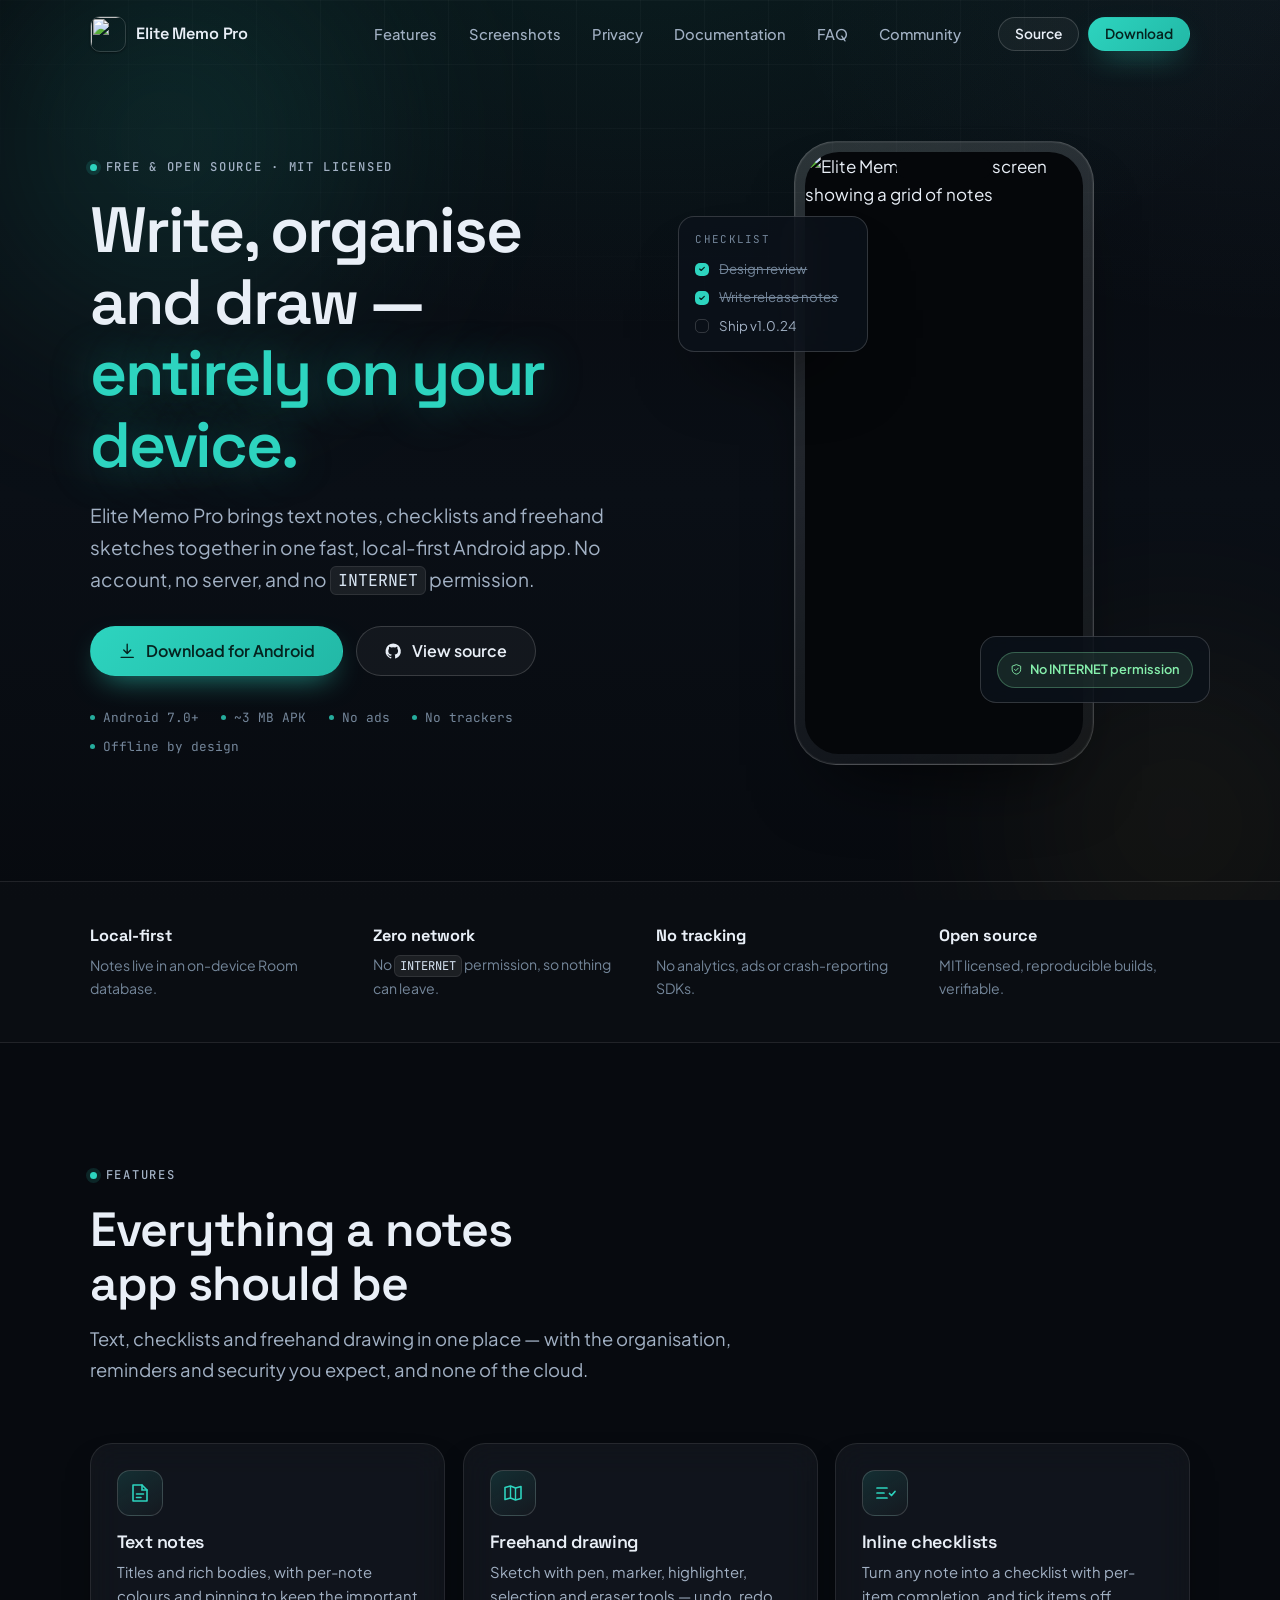
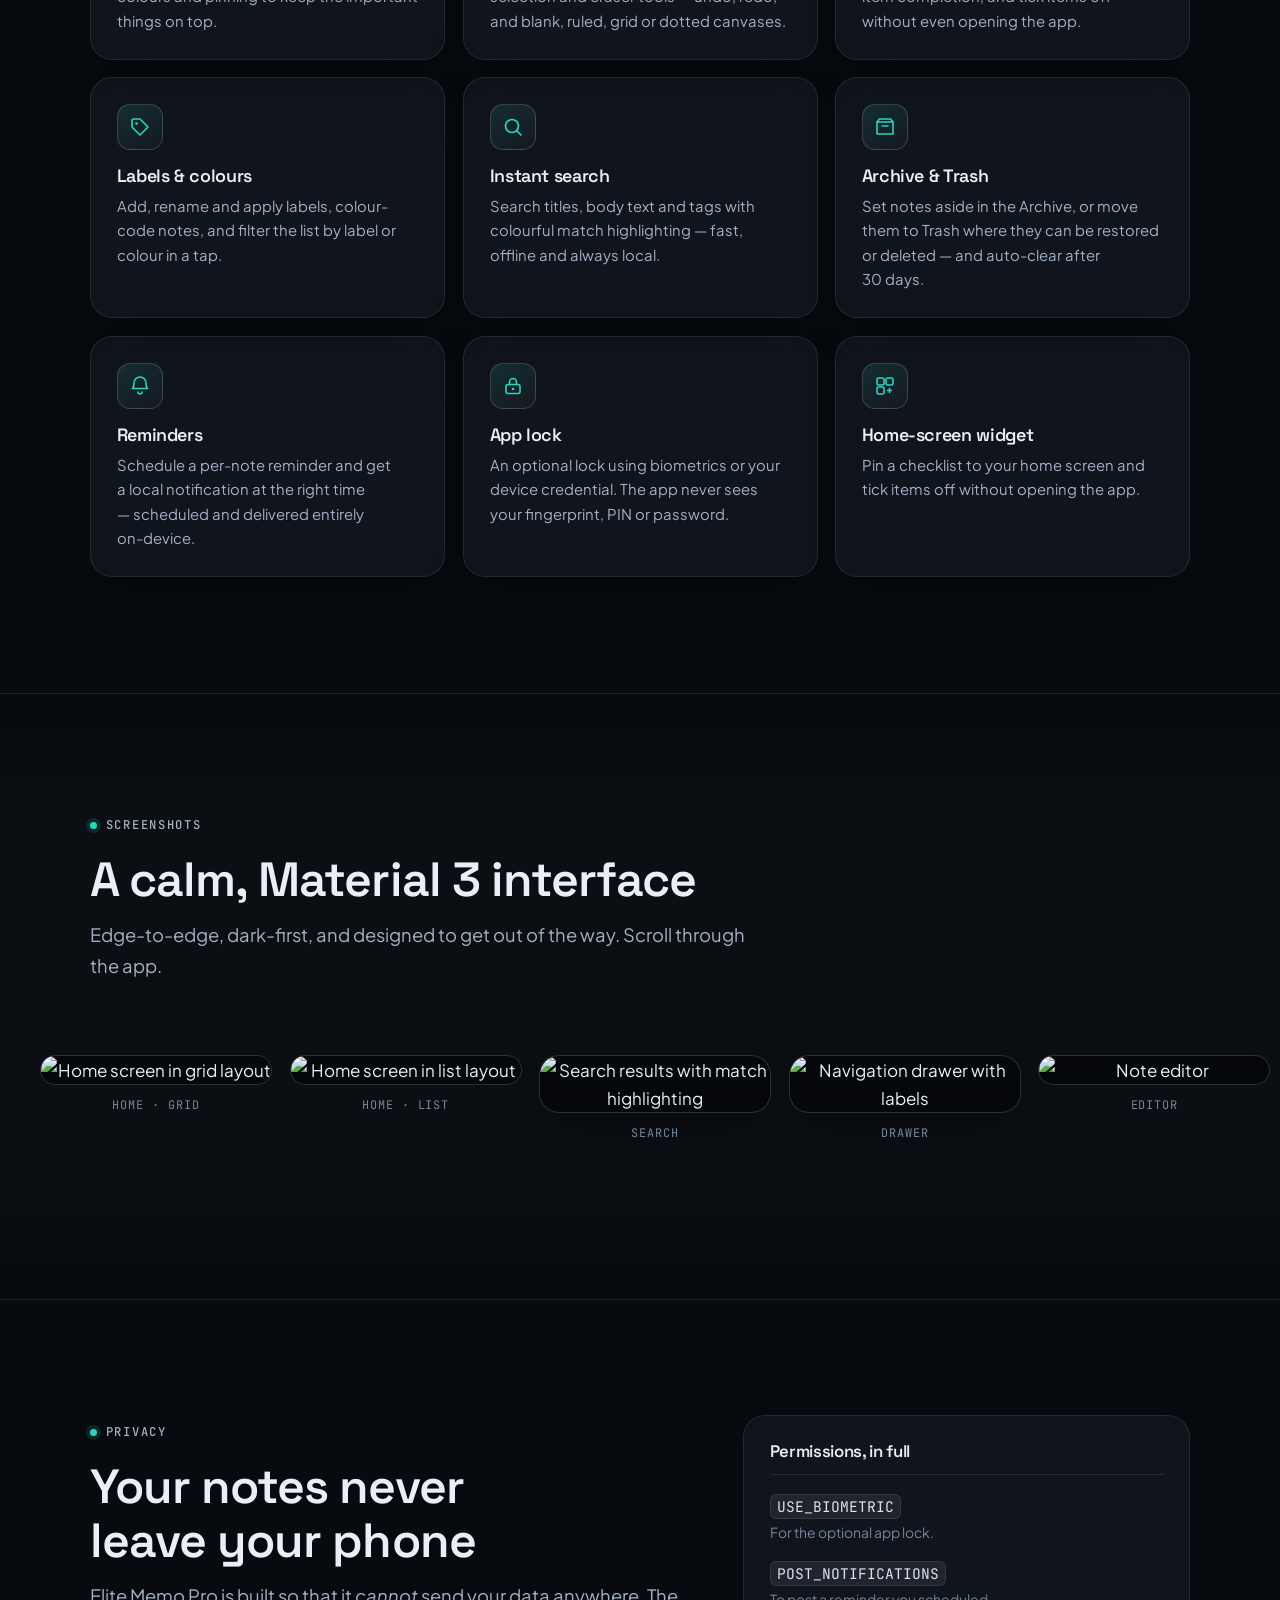
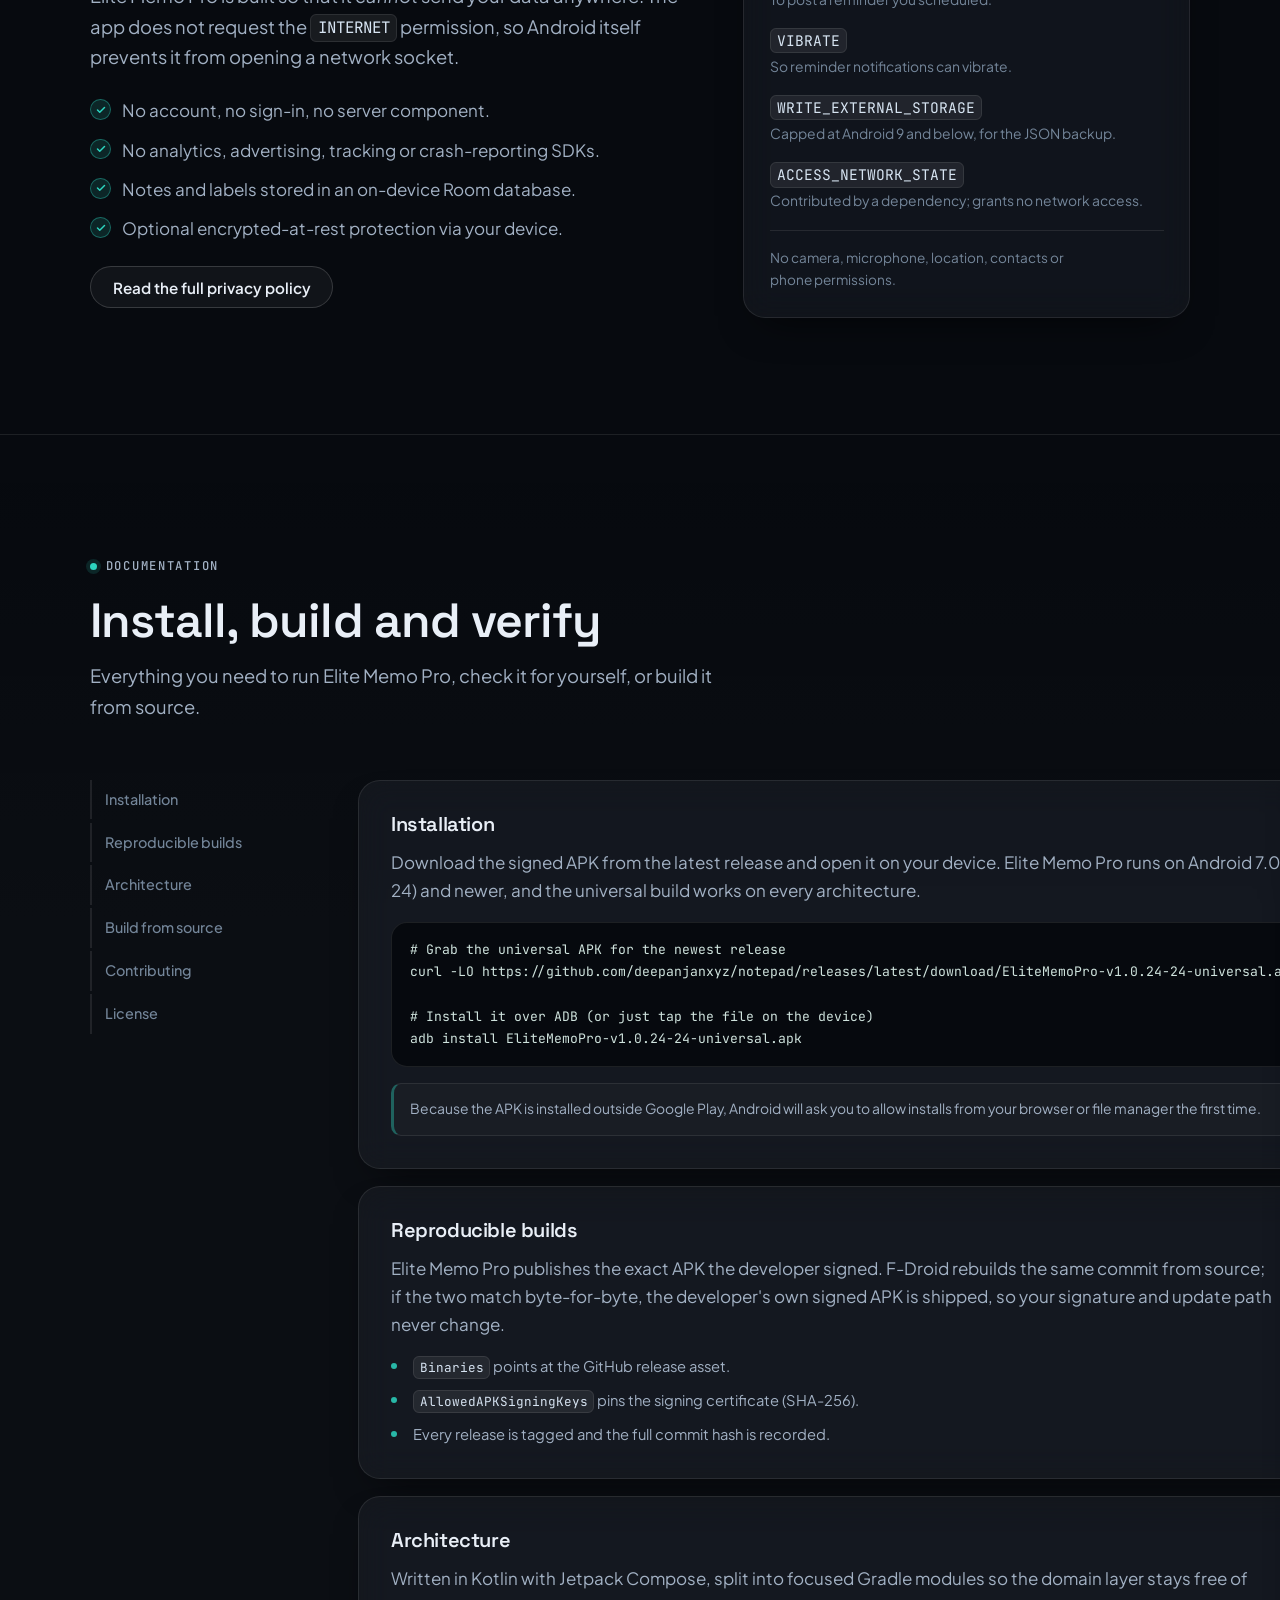
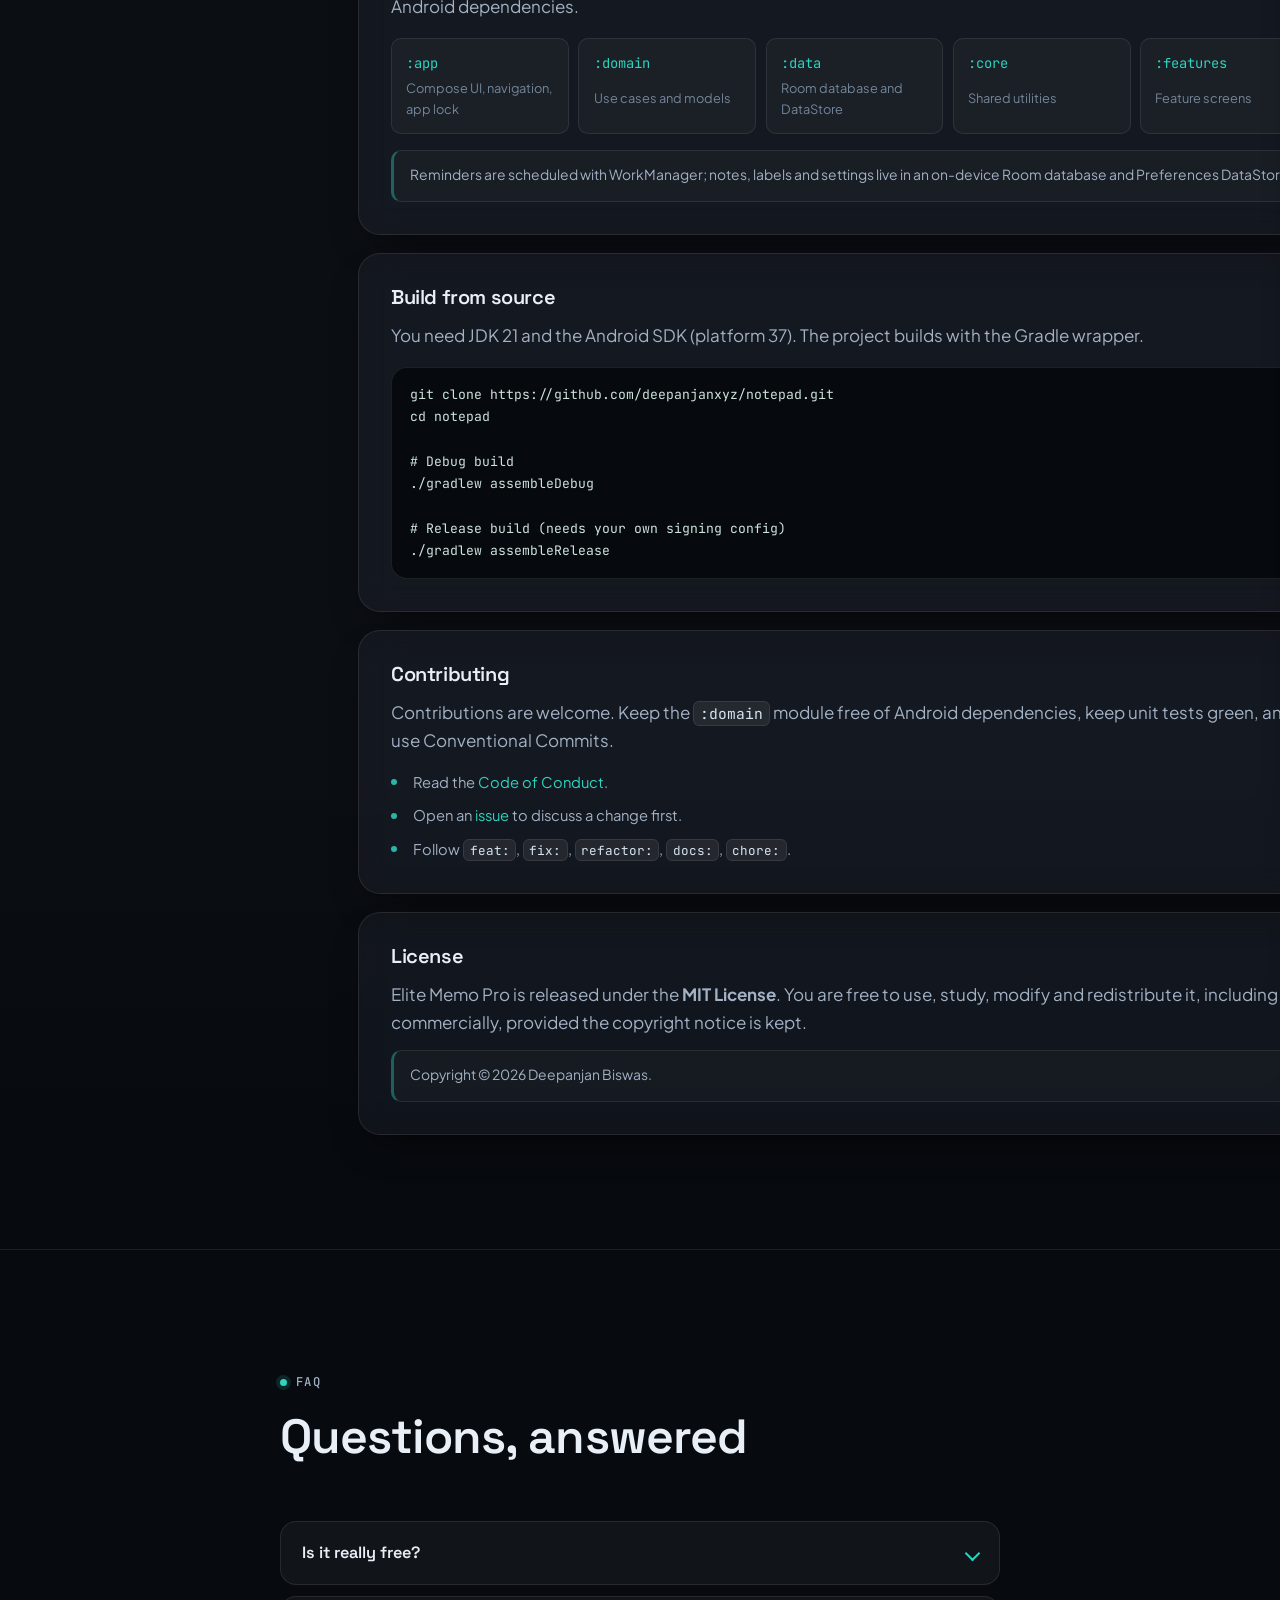
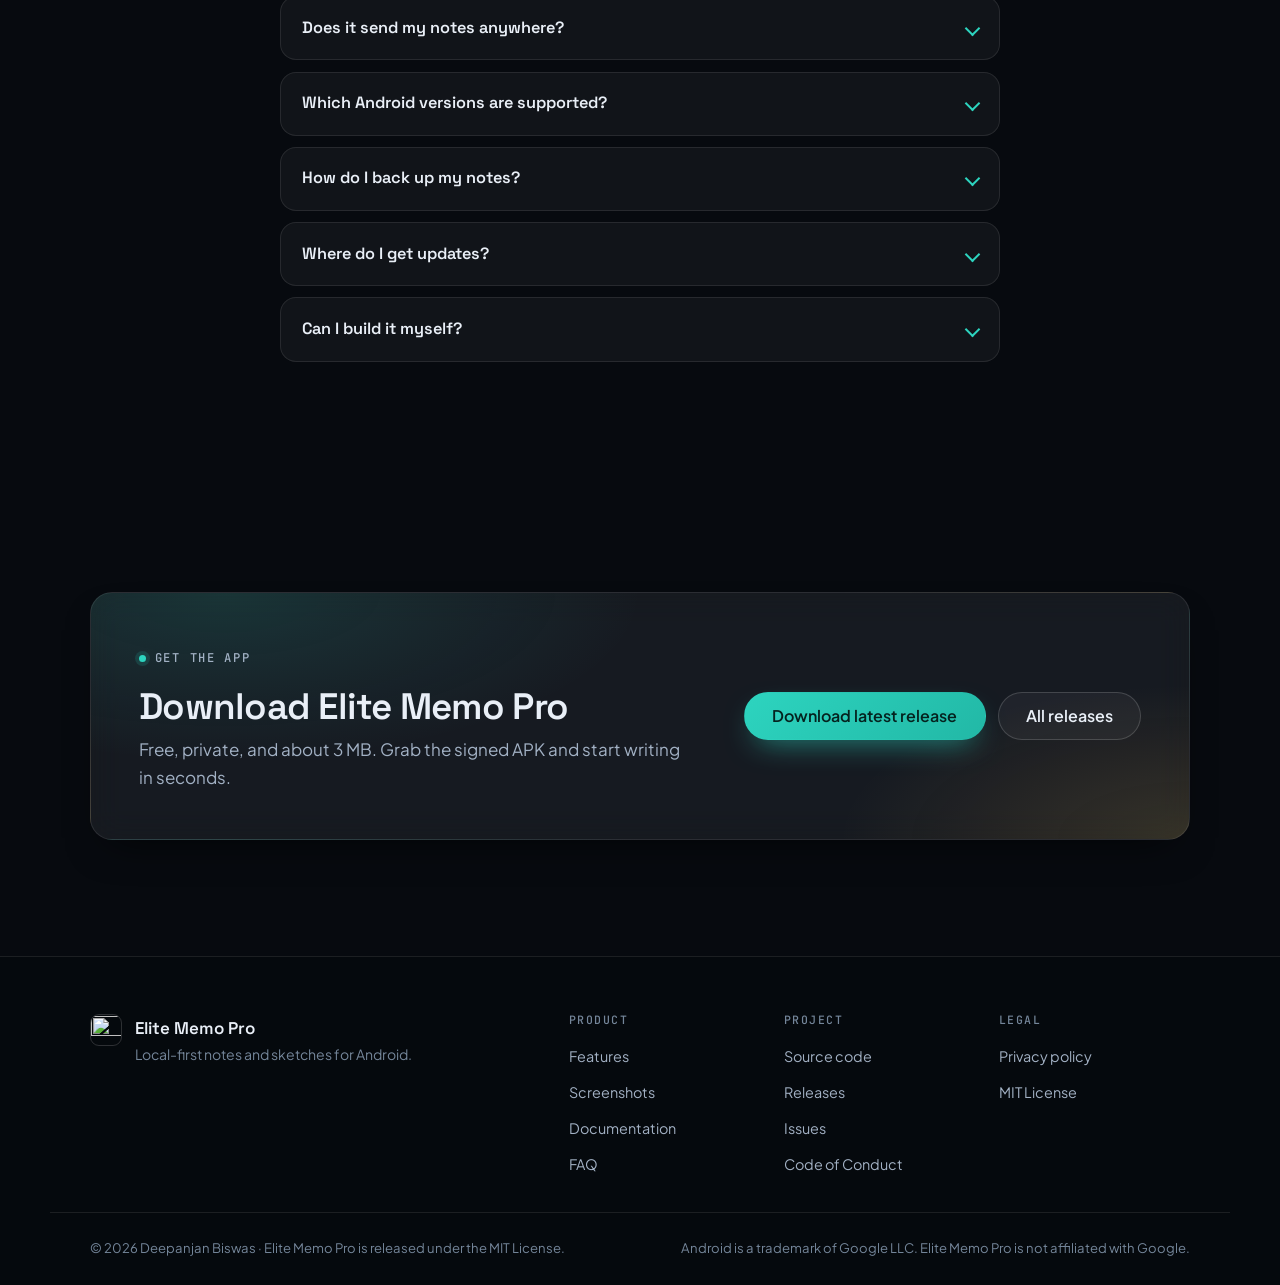
==== index.html @ f61d765e "feat: initial Elite Memo Pro landing site" ====
<!DOCTYPE html>
<html lang="en">
<head>
  <meta charset="UTF-8" />
  <meta name="viewport" content="width=device-width, initial-scale=1.0" />
  <title>Elite Memo Pro — Notes and freehand sketches, entirely on your device</title>
  <meta name="description" content="Elite Memo Pro is a local-first Android notes app that brings text notes, checklists and freehand drawing together. No account, no server, no INTERNET permission. Free and open source (MIT)." />
  <meta name="theme-color" content="#070a0f" />
  <meta name="color-scheme" content="dark" />
  <link rel="canonical" href="https://deepanjanxyz.github.io/elitememopro/" />

  <!-- Open Graph -->
  <meta property="og:type" content="website" />
  <meta property="og:title" content="Elite Memo Pro — private notes and sketches for Android" />
  <meta property="og:description" content="Text notes, checklists and freehand drawing in one fast, local-first Android app. No account, no server, no INTERNET permission." />
  <meta property="og:image" content="https://raw.githubusercontent.com/deepanjanxyz/notepad/main/fastlane/metadata/android/en-US/images/featureGraphic.png" />
  <meta property="og:url" content="https://deepanjanxyz.github.io/elitememopro/" />
  <meta name="twitter:card" content="summary_large_image" />
  <meta name="twitter:title" content="Elite Memo Pro — private notes and sketches for Android" />
  <meta name="twitter:description" content="Text notes, checklists and freehand drawing in one fast, local-first Android app." />
  <meta name="twitter:image" content="https://raw.githubusercontent.com/deepanjanxyz/notepad/main/fastlane/metadata/android/en-US/images/featureGraphic.png" />

  <link rel="icon" href="https://raw.githubusercontent.com/deepanjanxyz/notepad/main/fastlane/metadata/android/en-US/images/icon.png" />
  <link rel="apple-touch-icon" href="https://raw.githubusercontent.com/deepanjanxyz/notepad/main/fastlane/metadata/android/en-US/images/icon.png" />

  <link rel="preconnect" href="https://fonts.googleapis.com" />
  <link rel="preconnect" href="https://fonts.gstatic.com" crossorigin />
  <link rel="preconnect" href="https://raw.githubusercontent.com" crossorigin />
  <link href="https://fonts.googleapis.com/css2?family=Plus+Jakarta+Sans:wght@400;500;600;700;800&family=Space+Grotesk:wght@500;600;700&family=JetBrains+Mono:wght@400;500&display=swap" rel="stylesheet" />
  <link rel="stylesheet" href="assets/css/style.css" />
  <noscript><style>.reveal{opacity:1 !important;transform:none !important}</style></noscript>
</head>
<body>
  <a class="skip-link" href="#main">Skip to content</a>

  <div class="bg-atmosphere" aria-hidden="true">
    <span class="bg-atmosphere__glow bg-atmosphere__glow--a"></span>
    <span class="bg-atmosphere__glow bg-atmosphere__glow--b"></span>
    <span class="bg-atmosphere__grid"></span>
  </div>

  <header class="site-header" id="top">
    <div class="container site-header__inner">
      <a class="brand" href="#top">
        <img class="brand__icon" src="https://raw.githubusercontent.com/deepanjanxyz/notepad/main/fastlane/metadata/android/en-US/images/icon.png" alt="" width="36" height="36" decoding="async" />
        <span class="brand__text">Elite&nbsp;Memo&nbsp;Pro</span>
      </a>

      <button class="nav-toggle" id="nav-toggle" type="button" aria-controls="primary-nav" aria-expanded="false" aria-label="Open menu">
        <span class="nav-toggle__bar"></span>
        <span class="nav-toggle__bar"></span>
        <span class="nav-toggle__bar"></span>
      </button>

      <nav class="nav" id="primary-nav" aria-label="Primary">
        <ul class="nav__list">
          <li><a class="nav__link" href="#features">Features</a></li>
          <li><a class="nav__link" href="#screenshots">Screenshots</a></li>
          <li><a class="nav__link" href="#privacy">Privacy</a></li>
          <li><a class="nav__link" href="#docs">Documentation</a></li>
          <li><a class="nav__link" href="#faq">FAQ</a></li>
          <li><a class="nav__link" href="conduct.html">Community</a></li>
        </ul>
        <div class="nav__actions">
          <a class="btn btn--ghost btn--sm" href="https://github.com/deepanjanxyz/notepad" target="_blank" rel="noopener">Source</a>
          <a class="btn btn--primary btn--sm" href="https://github.com/deepanjanxyz/notepad/releases/latest" target="_blank" rel="noopener">Download</a>
        </div>
      </nav>
    </div>
  </header>

  <main id="main">
    <!-- ================= HERO ================= -->
    <section class="hero section" aria-labelledby="hero-title">
      <div class="container hero__inner">
        <div class="hero__copy reveal">
          <p class="eyebrow">
            <span class="dot"></span> Free &amp; open source &middot; MIT licensed
          </p>
          <h1 class="hero__title" id="hero-title">
            Write, organise and draw &mdash;<br />
            <span class="hero__title-accent">entirely on your device.</span>
          </h1>
          <p class="hero__lead">
            Elite Memo Pro brings text notes, checklists and freehand sketches together in one fast,
            local-first Android app. No account, no server, and no <code>INTERNET</code> permission.
          </p>

          <div class="hero__actions">
            <a class="btn btn--primary btn--lg" href="https://github.com/deepanjanxyz/notepad/releases/latest" target="_blank" rel="noopener">
              <svg class="icon" viewBox="0 0 24 24" aria-hidden="true"><path d="M12 3v12m0 0 4.5-4.5M12 15l-4.5-4.5M4 20h16" fill="none" stroke="currentColor" stroke-width="1.8" stroke-linecap="round" stroke-linejoin="round"/></svg>
              Download for Android
            </a>
            <a class="btn btn--ghost btn--lg" href="https://github.com/deepanjanxyz/notepad" target="_blank" rel="noopener">
              <svg class="icon" viewBox="0 0 24 24" aria-hidden="true"><path d="M12 2a10 10 0 0 0-3.16 19.49c.5.09.68-.22.68-.48v-1.7c-2.78.6-3.37-1.34-3.37-1.34-.45-1.16-1.11-1.47-1.11-1.47-.9-.62.07-.6.07-.6 1 .07 1.53 1.03 1.53 1.03.9 1.52 2.34 1.08 2.91.83.09-.65.35-1.09.63-1.34-2.22-.25-4.56-1.11-4.56-4.94 0-1.09.39-1.98 1.03-2.68-.1-.25-.45-1.27.1-2.65 0 0 .84-.27 2.75 1.02a9.5 9.5 0 0 1 5 0c1.91-1.29 2.75-1.02 2.75-1.02.55 1.38.2 2.4.1 2.65.64.7 1.03 1.59 1.03 2.68 0 3.84-2.34 4.68-4.57 4.93.36.31.68.92.68 1.85v2.74c0 .27.18.58.69.48A10 10 0 0 0 12 2Z" fill="currentColor"/></svg>
              View source
            </a>
          </div>

          <ul class="hero__meta" role="list">
            <li>Android 7.0+</li>
            <li>~3&nbsp;MB APK</li>
            <li>No ads</li>
            <li>No trackers</li>
            <li>Offline by design</li>
          </ul>
        </div>

        <div class="hero__visual reveal" data-reveal-delay="120">
          <div class="phone">
            <div class="phone__notch" aria-hidden="true"></div>
            <img class="phone__screen" src="https://raw.githubusercontent.com/deepanjanxyz/notepad/main/fastlane/metadata/android/en-US/images/phoneScreenshots/01-home-grid-dark.png" alt="Elite Memo Pro home screen showing a grid of notes" width="360" height="780" decoding="async" />
          </div>

          <div class="float-card float-card--a" aria-hidden="true">
            <span class="float-card__label">Checklist</span>
            <ul class="mini-check" role="list">
              <li class="is-done">Design review</li>
              <li class="is-done">Write release notes</li>
              <li>Ship v1.0.24</li>
            </ul>
          </div>

          <div class="float-card float-card--b" aria-hidden="true">
            <span class="pill pill--safe">
              <svg class="icon icon--sm" viewBox="0 0 24 24"><path d="M12 3 4 6v6c0 5 3.4 7.8 8 9 4.6-1.2 8-4 8-9V6l-8-3Z" fill="none" stroke="currentColor" stroke-width="1.7" stroke-linejoin="round"/><path d="m8.5 12 2.4 2.4 4.6-4.8" fill="none" stroke="currentColor" stroke-width="1.7" stroke-linecap="round" stroke-linejoin="round"/></svg>
              No INTERNET permission
            </span>
          </div>
        </div>
      </div>
    </section>

    <!-- ================= TRUST BAND ================= -->
    <section class="trust" aria-label="Why Elite Memo Pro">
      <div class="container">
        <ul class="trust__list" role="list">
          <li class="trust__item"><strong>Local-first</strong><span>Notes live in an on-device Room database.</span></li>
          <li class="trust__item"><strong>Zero network</strong><span>No <code>INTERNET</code> permission, so nothing can leave.</span></li>
          <li class="trust__item"><strong>No tracking</strong><span>No analytics, ads or crash-reporting SDKs.</span></li>
          <li class="trust__item"><strong>Open source</strong><span>MIT licensed, reproducible builds, verifiable.</span></li>
        </ul>
      </div>
    </section>

    <!-- ================= FEATURES ================= -->
    <section class="section" id="features" aria-labelledby="features-title">
      <div class="container">
        <header class="section-head reveal">
          <p class="eyebrow"><span class="dot"></span> Features</p>
          <h2 class="section-title" id="features-title">Everything a notes app should be</h2>
          <p class="section-lead">
            Text, checklists and freehand drawing in one place &mdash; with the organisation,
            reminders and security you expect, and none of the cloud.
          </p>
        </header>

        <div class="feature-grid">
          <article class="card feature reveal">
            <span class="feature__icon">
              <svg viewBox="0 0 24 24" aria-hidden="true"><path d="M5 4h9l5 5v11H5z" fill="none" stroke="currentColor" stroke-width="1.6" stroke-linejoin="round"/><path d="M14 4v5h5M8.5 13h7M8.5 16.5h4.5" fill="none" stroke="currentColor" stroke-width="1.6" stroke-linecap="round"/></svg>
            </span>
            <h3 class="feature__title">Text notes</h3>
            <p class="feature__text">Titles and rich bodies, with per-note colours and pinning to keep the important things on top.</p>
          </article>

          <article class="card feature reveal">
            <span class="feature__icon">
              <svg viewBox="0 0 24 24" aria-hidden="true"><path d="M4 6.5 9.5 5l5 2 5.5-1.5v12L14.5 19l-5-2L4 18.5z" fill="none" stroke="currentColor" stroke-width="1.6" stroke-linejoin="round"/><path d="M9.5 5v12M14.5 7v12" fill="none" stroke="currentColor" stroke-width="1.4"/></svg>
            </span>
            <h3 class="feature__title">Freehand drawing</h3>
            <p class="feature__text">Sketch with pen, marker, highlighter, selection and eraser tools &mdash; undo, redo, and blank, ruled, grid or dotted canvases.</p>
          </article>

          <article class="card feature reveal">
            <span class="feature__icon">
              <svg viewBox="0 0 24 24" aria-hidden="true"><path d="M4 7h10M4 12h7M4 17h10" fill="none" stroke="currentColor" stroke-width="1.7" stroke-linecap="round"/><path d="m16.5 12.5 2 2 3.5-4" fill="none" stroke="currentColor" stroke-width="1.7" stroke-linecap="round" stroke-linejoin="round"/></svg>
            </span>
            <h3 class="feature__title">Inline checklists</h3>
            <p class="feature__text">Turn any note into a checklist with per-item completion, and tick items off without even opening the app.</p>
          </article>

          <article class="card feature reveal">
            <span class="feature__icon">
              <svg viewBox="0 0 24 24" aria-hidden="true"><path d="M4 12V5.5A1.5 1.5 0 0 1 5.5 4H12l8 8-8 8-8-8Z" fill="none" stroke="currentColor" stroke-width="1.6" stroke-linejoin="round"/><circle cx="8.5" cy="8.5" r="1.3" fill="currentColor"/></svg>
            </span>
            <h3 class="feature__title">Labels &amp; colours</h3>
            <p class="feature__text">Add, rename and apply labels, colour-code notes, and filter the list by label or colour in a tap.</p>
          </article>

          <article class="card feature reveal">
            <span class="feature__icon">
              <svg viewBox="0 0 24 24" aria-hidden="true"><circle cx="11" cy="11" r="6.5" fill="none" stroke="currentColor" stroke-width="1.7"/><path d="m16 16 4 4" fill="none" stroke="currentColor" stroke-width="1.7" stroke-linecap="round"/></svg>
            </span>
            <h3 class="feature__title">Instant search</h3>
            <p class="feature__text">Search titles, body text and tags with colourful match highlighting &mdash; fast, offline and always local.</p>
          </article>

          <article class="card feature reveal">
            <span class="feature__icon">
              <svg viewBox="0 0 24 24" aria-hidden="true"><path d="M4 7h16v12H4z" fill="none" stroke="currentColor" stroke-width="1.6" stroke-linejoin="round"/><path d="M4 7l2.5-3h11L20 7M9 11h6" fill="none" stroke="currentColor" stroke-width="1.6" stroke-linecap="round" stroke-linejoin="round"/></svg>
            </span>
            <h3 class="feature__title">Archive &amp; Trash</h3>
            <p class="feature__text">Set notes aside in the Archive, or move them to Trash where they can be restored or deleted &mdash; and auto-clear after 30 days.</p>
          </article>

          <article class="card feature reveal">
            <span class="feature__icon">
              <svg viewBox="0 0 24 24" aria-hidden="true"><path d="M6 9a6 6 0 0 1 12 0c0 4 1.5 5.5 1.5 5.5H4.5S6 13 6 9Z" fill="none" stroke="currentColor" stroke-width="1.6" stroke-linejoin="round"/><path d="M10 18a2 2 0 0 0 4 0" fill="none" stroke="currentColor" stroke-width="1.6" stroke-linecap="round"/></svg>
            </span>
            <h3 class="feature__title">Reminders</h3>
            <p class="feature__text">Schedule a per-note reminder and get a local notification at the right time &mdash; scheduled and delivered entirely on-device.</p>
          </article>

          <article class="card feature reveal">
            <span class="feature__icon">
              <svg viewBox="0 0 24 24" aria-hidden="true"><rect x="5" y="10.5" width="14" height="9" rx="2" fill="none" stroke="currentColor" stroke-width="1.6"/><path d="M8.5 10.5V8a3.5 3.5 0 0 1 7 0v2.5" fill="none" stroke="currentColor" stroke-width="1.6" stroke-linecap="round"/><circle cx="12" cy="15" r="1.3" fill="currentColor"/></svg>
            </span>
            <h3 class="feature__title">App lock</h3>
            <p class="feature__text">An optional lock using biometrics or your device credential. The app never sees your fingerprint, PIN or password.</p>
          </article>

          <article class="card feature reveal">
            <span class="feature__icon">
              <svg viewBox="0 0 24 24" aria-hidden="true"><rect x="4" y="4" width="7" height="7" rx="1.6" fill="none" stroke="currentColor" stroke-width="1.6"/><rect x="13" y="4" width="7" height="7" rx="1.6" fill="none" stroke="currentColor" stroke-width="1.6"/><rect x="4" y="13" width="7" height="7" rx="1.6" fill="none" stroke="currentColor" stroke-width="1.6"/><path d="M14.5 16.5h4M16.5 14.5v4" fill="none" stroke="currentColor" stroke-width="1.6" stroke-linecap="round"/></svg>
            </span>
            <h3 class="feature__title">Home-screen widget</h3>
            <p class="feature__text">Pin a checklist to your home screen and tick items off without opening the app.</p>
          </article>
        </div>
      </div>
    </section>

    <!-- ================= SCREENSHOTS ================= -->
    <section class="section section--alt" id="screenshots" aria-labelledby="shots-title">
      <div class="container">
        <header class="section-head reveal">
          <p class="eyebrow"><span class="dot"></span> Screenshots</p>
          <h2 class="section-title" id="shots-title">A calm, Material&nbsp;3 interface</h2>
          <p class="section-lead">Edge-to-edge, dark-first, and designed to get out of the way. Scroll through the app.</p>
        </header>
      </div>

      <div class="shots reveal" role="region" aria-label="App screenshots" tabindex="0">
        <div class="shots__track">
          <figure class="shot"><img src="https://raw.githubusercontent.com/deepanjanxyz/notepad/main/fastlane/metadata/android/en-US/images/phoneScreenshots/01-home-grid-dark.png" alt="Home screen in grid layout" loading="lazy" decoding="async" /><figcaption>Home &middot; grid</figcaption></figure>
          <figure class="shot"><img src="https://raw.githubusercontent.com/deepanjanxyz/notepad/main/fastlane/metadata/android/en-US/images/phoneScreenshots/02-home-list-dark.png" alt="Home screen in list layout" loading="lazy" decoding="async" /><figcaption>Home &middot; list</figcaption></figure>
          <figure class="shot"><img src="https://raw.githubusercontent.com/deepanjanxyz/notepad/main/fastlane/metadata/android/en-US/images/phoneScreenshots/03-search-results-dark.png" alt="Search results with match highlighting" loading="lazy" decoding="async" /><figcaption>Search</figcaption></figure>
          <figure class="shot"><img src="https://raw.githubusercontent.com/deepanjanxyz/notepad/main/fastlane/metadata/android/en-US/images/phoneScreenshots/04-navigation-drawer-dark.png" alt="Navigation drawer with labels" loading="lazy" decoding="async" /><figcaption>Drawer</figcaption></figure>
          <figure class="shot"><img src="https://raw.githubusercontent.com/deepanjanxyz/notepad/main/fastlane/metadata/android/en-US/images/phoneScreenshots/05-note-editor-dark.png" alt="Note editor" loading="lazy" decoding="async" /><figcaption>Editor</figcaption></figure>
          <figure class="shot"><img src="https://raw.githubusercontent.com/deepanjanxyz/notepad/main/fastlane/metadata/android/en-US/images/phoneScreenshots/06-labels-sheet-dark.png" alt="Labels sheet" loading="lazy" decoding="async" /><figcaption>Labels</figcaption></figure>
          <figure class="shot"><img src="https://raw.githubusercontent.com/deepanjanxyz/notepad/main/fastlane/metadata/android/en-US/images/phoneScreenshots/07-color-picker-dark.png" alt="Colour picker" loading="lazy" decoding="async" /><figcaption>Colours</figcaption></figure>
          <figure class="shot"><img src="https://raw.githubusercontent.com/deepanjanxyz/notepad/main/fastlane/metadata/android/en-US/images/phoneScreenshots/08-checklist-editor-dark.png" alt="Checklist editor" loading="lazy" decoding="async" /><figcaption>Checklist</figcaption></figure>
          <figure class="shot"><img src="https://raw.githubusercontent.com/deepanjanxyz/notepad/main/fastlane/metadata/android/en-US/images/phoneScreenshots/09-drawing-note-dark.png" alt="Freehand drawing note" loading="lazy" decoding="async" /><figcaption>Drawing</figcaption></figure>
          <figure class="shot"><img src="https://raw.githubusercontent.com/deepanjanxyz/notepad/main/fastlane/metadata/android/en-US/images/phoneScreenshots/10-archive-dark.png" alt="Archive screen" loading="lazy" decoding="async" /><figcaption>Archive</figcaption></figure>
          <figure class="shot"><img src="https://raw.githubusercontent.com/deepanjanxyz/notepad/main/fastlane/metadata/android/en-US/images/phoneScreenshots/11-trash-dark.png" alt="Trash screen" loading="lazy" decoding="async" /><figcaption>Trash</figcaption></figure>
          <figure class="shot"><img src="https://raw.githubusercontent.com/deepanjanxyz/notepad/main/fastlane/metadata/android/en-US/images/phoneScreenshots/12-settings-dark.png" alt="Settings screen" loading="lazy" decoding="async" /><figcaption>Settings</figcaption></figure>
          <figure class="shot"><img src="https://raw.githubusercontent.com/deepanjanxyz/notepad/main/fastlane/metadata/android/en-US/images/phoneScreenshots/13-reminder-dialog-dark.png" alt="Reminder dialog" loading="lazy" decoding="async" /><figcaption>Reminder</figcaption></figure>
          <figure class="shot"><img src="https://raw.githubusercontent.com/deepanjanxyz/notepad/main/fastlane/metadata/android/en-US/images/phoneScreenshots/14-reminder-applied-dark.png" alt="Reminder applied" loading="lazy" decoding="async" /><figcaption>Reminder set</figcaption></figure>
        </div>
      </div>
    </section>

    <!-- ================= PRIVACY ================= -->
    <section class="section" id="privacy" aria-labelledby="privacy-title">
      <div class="container privacy">
        <div class="privacy__copy reveal">
          <p class="eyebrow"><span class="dot"></span> Privacy</p>
          <h2 class="section-title" id="privacy-title">Your notes never leave your phone</h2>
          <p class="section-lead">
            Elite Memo Pro is built so that it <em>cannot</em> send your data anywhere. The app does not
            request the <code>INTERNET</code> permission, so Android itself prevents it from opening a
            network socket.
          </p>
          <ul class="check-list" role="list">
            <li>No account, no sign-in, no server component.</li>
            <li>No analytics, advertising, tracking or crash-reporting SDKs.</li>
            <li>Notes and labels stored in an on-device Room database.</li>
            <li>Optional encrypted-at-rest protection via your device.</li>
          </ul>
          <div class="privacy__actions">
            <a class="btn btn--ghost" href="privacy.html">Read the full privacy policy</a>
          </div>
        </div>

        <div class="card privacy__card reveal" data-reveal-delay="100">
          <h3 class="privacy__card-title">Permissions, in full</h3>
          <dl class="perm-list">
            <div class="perm"><dt><code>USE_BIOMETRIC</code></dt><dd>For the optional app lock.</dd></div>
            <div class="perm"><dt><code>POST_NOTIFICATIONS</code></dt><dd>To post a reminder you scheduled.</dd></div>
            <div class="perm"><dt><code>VIBRATE</code></dt><dd>So reminder notifications can vibrate.</dd></div>
            <div class="perm"><dt><code>WRITE_EXTERNAL_STORAGE</code></dt><dd>Capped at Android 9 and below, for the JSON backup.</dd></div>
            <div class="perm"><dt><code>ACCESS_NETWORK_STATE</code></dt><dd>Contributed by a dependency; grants no network access.</dd></div>
          </dl>
          <p class="perm-note">No camera, microphone, location, contacts or phone permissions.</p>
        </div>
      </div>
    </section>

    <!-- ================= DOCUMENTATION ================= -->
    <section class="section section--alt" id="docs" aria-labelledby="docs-title">
      <div class="container">
        <header class="section-head reveal">
          <p class="eyebrow"><span class="dot"></span> Documentation</p>
          <h2 class="section-title" id="docs-title">Install, build and verify</h2>
          <p class="section-lead">Everything you need to run Elite Memo Pro, check it for yourself, or build it from source.</p>
        </header>

        <div class="docs">
          <nav class="docs__nav" aria-label="Documentation sections">
            <ul role="list">
              <li><a href="#doc-install">Installation</a></li>
              <li><a href="#doc-repro">Reproducible builds</a></li>
              <li><a href="#doc-architecture">Architecture</a></li>
              <li><a href="#doc-build">Build from source</a></li>
              <li><a href="#doc-contributing">Contributing</a></li>
              <li><a href="#doc-license">License</a></li>
            </ul>
          </nav>

          <div class="docs__body">
            <article class="card doc reveal" id="doc-install">
              <h3 class="doc__title">Installation</h3>
              <p>Download the signed APK from the latest release and open it on your device. Elite Memo Pro runs on Android 7.0 (API 24) and newer, and the universal build works on every architecture.</p>
              <pre class="code"><code># Grab the universal APK for the newest release
curl -LO https://github.com/deepanjanxyz/notepad/releases/latest/download/EliteMemoPro-v1.0.24-24-universal.apk

# Install it over ADB (or just tap the file on the device)
adb install EliteMemoPro-v1.0.24-24-universal.apk</code></pre>
              <p class="doc__note">Because the APK is installed outside Google Play, Android will ask you to allow installs from your browser or file manager the first time.</p>
            </article>

            <article class="card doc reveal" id="doc-repro">
              <h3 class="doc__title">Reproducible builds</h3>
              <p>Elite Memo Pro publishes the exact APK the developer signed. F-Droid rebuilds the same commit from source; if the two match byte-for-byte, the developer's own signed APK is shipped, so your signature and update path never change.</p>
              <ul class="doc__list" role="list">
                <li><code>Binaries</code> points at the GitHub release asset.</li>
                <li><code>AllowedAPKSigningKeys</code> pins the signing certificate (SHA-256).</li>
                <li>Every release is tagged and the full commit hash is recorded.</li>
              </ul>
            </article>

            <article class="card doc reveal" id="doc-architecture">
              <h3 class="doc__title">Architecture</h3>
              <p>Written in Kotlin with Jetpack Compose, split into focused Gradle modules so the domain layer stays free of Android dependencies.</p>
              <div class="module-grid">
                <div class="module"><span class="module__name">:app</span><span class="module__desc">Compose UI, navigation, app lock</span></div>
                <div class="module"><span class="module__name">:domain</span><span class="module__desc">Use cases and models</span></div>
                <div class="module"><span class="module__name">:data</span><span class="module__desc">Room database and DataStore</span></div>
                <div class="module"><span class="module__name">:core</span><span class="module__desc">Shared utilities</span></div>
                <div class="module"><span class="module__name">:features</span><span class="module__desc">Feature screens</span></div>
              </div>
              <p class="doc__note">Reminders are scheduled with WorkManager; notes, labels and settings live in an on-device Room database and Preferences DataStore.</p>
            </article>

            <article class="card doc reveal" id="doc-build">
              <h3 class="doc__title">Build from source</h3>
              <p>You need JDK 21 and the Android SDK (platform 37). The project builds with the Gradle wrapper.</p>
              <pre class="code"><code>git clone https://github.com/deepanjanxyz/notepad.git
cd notepad

# Debug build
./gradlew assembleDebug

# Release build (needs your own signing config)
./gradlew assembleRelease</code></pre>
            </article>

            <article class="card doc reveal" id="doc-contributing">
              <h3 class="doc__title">Contributing</h3>
              <p>Contributions are welcome. Keep the <code>:domain</code> module free of Android dependencies, keep unit tests green, and use Conventional Commits.</p>
              <ul class="doc__list" role="list">
                <li>Read the <a href="conduct.html">Code of Conduct</a>.</li>
                <li>Open an <a href="https://github.com/deepanjanxyz/notepad/issues" target="_blank" rel="noopener">issue</a> to discuss a change first.</li>
                <li>Follow <code>feat:</code>, <code>fix:</code>, <code>refactor:</code>, <code>docs:</code>, <code>chore:</code>.</li>
              </ul>
            </article>

            <article class="card doc reveal" id="doc-license">
              <h3 class="doc__title">License</h3>
              <p>Elite Memo Pro is released under the <strong>MIT License</strong>. You are free to use, study, modify and redistribute it, including commercially, provided the copyright notice is kept.</p>
              <p class="doc__note">Copyright &copy; 2026 Deepanjan Biswas.</p>
            </article>
          </div>
        </div>
      </div>
    </section>

    <!-- ================= FAQ ================= -->
    <section class="section" id="faq" aria-labelledby="faq-title">
      <div class="container container--narrow">
        <header class="section-head reveal">
          <p class="eyebrow"><span class="dot"></span> FAQ</p>
          <h2 class="section-title" id="faq-title">Questions, answered</h2>
        </header>

        <div class="faq reveal">
          <details class="faq__item">
            <summary>Is it really free?</summary>
            <p>Yes. Elite Memo Pro is free and open source under the MIT License. There are no ads, no in-app purchases and no premium tier.</p>
          </details>
          <details class="faq__item">
            <summary>Does it send my notes anywhere?</summary>
            <p>No. The app does not request the <code>INTERNET</code> permission, so Android blocks it from opening a network connection. There is no account, no server and no sync service.</p>
          </details>
          <details class="faq__item">
            <summary>Which Android versions are supported?</summary>
            <p>Android 7.0 (API 24) and newer. The universal APK covers all architectures, and separate per-ABI builds are published for smaller downloads.</p>
          </details>
          <details class="faq__item">
            <summary>How do I back up my notes?</summary>
            <p>Back up and restore all notes to a JSON file in your Downloads folder, with optional automatic backups. Everything stays on your device &mdash; there is no cloud copy.</p>
          </details>
          <details class="faq__item">
            <summary>Where do I get updates?</summary>
            <p>Every release is published on the <a href="https://github.com/deepanjanxyz/notepad/releases" target="_blank" rel="noopener">GitHub releases page</a>. The app is also packaged for F-Droid-compatible repositories, so you can update through a client.</p>
          </details>
          <details class="faq__item">
            <summary>Can I build it myself?</summary>
            <p>Absolutely &mdash; that is the point of an open licence. Clone the repository, open it with JDK 21 and the Android SDK, and run <code>./gradlew assembleRelease</code>.</p>
          </details>
        </div>
      </div>
    </section>

    <!-- ================= DOWNLOAD ================= -->
    <section class="section download" aria-labelledby="download-title">
      <div class="container">
        <div class="card download__card reveal">
          <div class="download__copy">
            <p class="eyebrow"><span class="dot"></span> Get the app</p>
            <h2 class="download__title" id="download-title">Download Elite Memo Pro</h2>
            <p class="download__lead">Free, private, and about 3&nbsp;MB. Grab the signed APK and start writing in seconds.</p>
          </div>
          <div class="download__actions">
            <a class="btn btn--primary btn--lg" href="https://github.com/deepanjanxyz/notepad/releases/latest" target="_blank" rel="noopener">Download latest release</a>
            <a class="btn btn--ghost btn--lg" href="https://github.com/deepanjanxyz/notepad/releases" target="_blank" rel="noopener">All releases</a>
          </div>
        </div>
      </div>
    </section>
  </main>

  <footer class="site-footer">
    <div class="container site-footer__inner">
      <div class="site-footer__brand">
        <img src="https://raw.githubusercontent.com/deepanjanxyz/notepad/main/fastlane/metadata/android/en-US/images/icon.png" alt="" width="32" height="32" loading="lazy" decoding="async" />
        <div>
          <p class="site-footer__name">Elite Memo Pro</p>
          <p class="site-footer__tag">Local-first notes and sketches for Android.</p>
        </div>
      </div>

      <nav class="site-footer__nav" aria-label="Footer">
        <div class="footer-col">
          <h2 class="footer-col__title">Product</h2>
          <ul role="list">
            <li><a href="#features">Features</a></li>
            <li><a href="#screenshots">Screenshots</a></li>
            <li><a href="#docs">Documentation</a></li>
            <li><a href="#faq">FAQ</a></li>
          </ul>
        </div>
        <div class="footer-col">
          <h2 class="footer-col__title">Project</h2>
          <ul role="list">
            <li><a href="https://github.com/deepanjanxyz/notepad" target="_blank" rel="noopener">Source code</a></li>
            <li><a href="https://github.com/deepanjanxyz/notepad/releases" target="_blank" rel="noopener">Releases</a></li>
            <li><a href="https://github.com/deepanjanxyz/notepad/issues" target="_blank" rel="noopener">Issues</a></li>
            <li><a href="conduct.html">Code of Conduct</a></li>
          </ul>
        </div>
        <div class="footer-col">
          <h2 class="footer-col__title">Legal</h2>
          <ul role="list">
            <li><a href="privacy.html">Privacy policy</a></li>
            <li><a href="https://github.com/deepanjanxyz/notepad/blob/main/LICENSE" target="_blank" rel="noopener">MIT License</a></li>
          </ul>
        </div>
      </nav>
    </div>

    <div class="container site-footer__bottom">
      <p>&copy; <span id="year">2026</span> Deepanjan Biswas &middot; Elite Memo Pro is released under the MIT License.</p>
      <p class="site-footer__disclaimer">Android is a trademark of Google LLC. Elite Memo Pro is not affiliated with Google.</p>
    </div>
  </footer>

  <script src="assets/js/main.js" defer></script>
</body>
</html>
---- assets/css/style.css ----
/* ==========================================================================
   Elite Memo Pro — landing site
   Dark glassmorphism design system
   --------------------------------------------------------------------------
   1.  Design tokens
   2.  Reset & base
   3.  Layout helpers
   4.  Typography & shared components
   5.  Background atmosphere
   6.  Header & navigation
   7.  Hero
   8.  Trust band
   9.  Features
   10. Screenshots
   11. Privacy
   12. Documentation
   13. FAQ
   14. Download CTA
   15. Footer
   16. Motion
   17. Responsive
   ========================================================================== */

/* ==========================================================================
   1. Design tokens
   ========================================================================== */
:root {
  /* Surfaces */
  --bg: #070a0f;
  --bg-2: #0a0f16;
  --surface: rgba(255, 255, 255, 0.045);
  --surface-2: rgba(255, 255, 255, 0.065);
  --surface-3: rgba(255, 255, 255, 0.09);
  --border: rgba(255, 255, 255, 0.09);
  --border-2: rgba(255, 255, 255, 0.16);

  /* Text */
  --text: #e9eff7;
  --text-dim: #a2b1c4;
  --text-mute: #74869a;

  /* Accents */
  --accent: #2dd4bf;        /* teal   */
  --accent-soft: rgba(45, 212, 191, 0.14);
  --accent-line: rgba(45, 212, 191, 0.38);
  --gold: #f4c453;          /* premium */
  --gold-soft: rgba(244, 196, 83, 0.14);
  --sky: #7dd3fc;

  /* Radii */
  --r-sm: 10px;
  --r-md: 16px;
  --r-lg: 22px;
  --r-xl: 30px;
  --r-pill: 999px;

  /* Spacing */
  --gutter: clamp(1.15rem, 4vw, 2.5rem);
  --section-y: clamp(4rem, 9vw, 7.5rem);
  --maxw: 1180px;

  /* Effects */
  --blur: saturate(150%) blur(16px);
  --shadow-sm: 0 1px 2px rgba(0, 0, 0, 0.4);
  --shadow-md: 0 18px 40px -20px rgba(0, 0, 0, 0.75);
  --shadow-lg: 0 40px 80px -40px rgba(0, 0, 0, 0.85);
  --ring: 0 0 0 3px rgba(45, 212, 191, 0.35);

  /* Type */
  --font-display: "Space Grotesk", "Plus Jakarta Sans", ui-sans-serif, system-ui, sans-serif;
  --font-body: "Plus Jakarta Sans", ui-sans-serif, system-ui, -apple-system, "Segoe UI", Roboto, sans-serif;
  --font-mono: "JetBrains Mono", ui-monospace, SFMono-Regular, Menlo, Consolas, monospace;

  /* Motion */
  --ease: cubic-bezier(0.22, 0.61, 0.36, 1);
  --dur: 0.45s;

  --header-h: 68px;
}

/* ==========================================================================
   2. Reset & base
   ========================================================================== */
*,
*::before,
*::after { box-sizing: border-box; }

* { margin: 0; }

html {
  -webkit-text-size-adjust: 100%;
  scroll-behavior: smooth;
  scroll-padding-top: calc(var(--header-h) + 18px);
}

body {
  min-height: 100vh;
  font-family: var(--font-body);
  font-size: clamp(1rem, 0.96rem + 0.2vw, 1.0625rem);
  line-height: 1.65;
  color: var(--text);
  background-color: var(--bg);
  -webkit-font-smoothing: antialiased;
  -moz-osx-font-smoothing: grayscale;
  overflow-x: hidden;
  text-rendering: optimizeLegibility;
}

img,
picture,
svg,
video { display: block; max-width: 100%; }

img { height: auto; }

a {
  color: var(--accent);
  text-decoration: none;
  text-underline-offset: 3px;
  transition: color 0.2s var(--ease);
}
a:hover { color: #5eead4; text-decoration: underline; }

ul, ol { padding: 0; }

:focus-visible {
  outline: none;
  box-shadow: var(--ring);
  border-radius: 6px;
}

::selection { background: rgba(45, 212, 191, 0.3); color: #fff; }

/* ==========================================================================
   3. Layout helpers
   ========================================================================== */
.container {
  width: 100%;
  max-width: var(--maxw);
  margin-inline: auto;
  padding-inline: var(--gutter);
}
.container--narrow { max-width: 800px; }

.section {
  position: relative;
  padding-block: var(--section-y);
}
.section--alt::before {
  content: "";
  position: absolute;
  inset: 0;
  background: linear-gradient(180deg, transparent, rgba(255, 255, 255, 0.018) 20%, rgba(255, 255, 255, 0.018) 80%, transparent);
  border-block: 1px solid var(--border);
  pointer-events: none;
}
.section > .container { position: relative; z-index: 1; }

.skip-link {
  position: absolute;
  left: 1rem;
  top: -100px;
  z-index: 200;
  padding: 0.7rem 1.1rem;
  background: var(--accent);
  color: #05231f;
  font-weight: 700;
  border-radius: var(--r-sm);
  transition: top 0.2s var(--ease);
}
.skip-link:focus { top: 1rem; text-decoration: none; }

/* ==========================================================================
   4. Typography & shared components
   ========================================================================== */
h1, h2, h3, h4 {
  font-family: var(--font-display);
  font-weight: 600;
  line-height: 1.12;
  letter-spacing: -0.02em;
  text-wrap: balance;
}

p { text-wrap: pretty; }

code {
  font-family: var(--font-mono);
  font-size: 0.86em;
  padding: 0.15em 0.42em;
  border-radius: 6px;
  background: rgba(255, 255, 255, 0.07);
  border: 1px solid var(--border);
  color: #d7e4f2;
}

.eyebrow {
  display: inline-flex;
  align-items: center;
  gap: 0.55rem;
  font-family: var(--font-mono);
  font-size: 0.76rem;
  font-weight: 500;
  letter-spacing: 0.14em;
  text-transform: uppercase;
  color: var(--text-dim);
  margin-bottom: 1.1rem;
}
.eyebrow .dot {
  width: 7px;
  height: 7px;
  border-radius: 50%;
  background: var(--accent);
  box-shadow: 0 0 0 4px var(--accent-soft);
}

.section-head {
  max-width: 660px;
  margin-bottom: clamp(2.2rem, 5vw, 3.6rem);
}
.section-title {
  font-size: clamp(1.85rem, 1.3rem + 2.6vw, 3rem);
  margin-bottom: 0.85rem;
}
.section-lead {
  color: var(--text-dim);
  font-size: clamp(1rem, 0.97rem + 0.3vw, 1.15rem);
}

/* Glass card */
.card {
  position: relative;
  background: var(--surface);
  border: 1px solid var(--border);
  border-radius: var(--r-lg);
  backdrop-filter: var(--blur);
  -webkit-backdrop-filter: var(--blur);
  box-shadow: var(--shadow-md);
}

/* Buttons */
.btn {
  --btn-bg: var(--surface-2);
  --btn-fg: var(--text);
  display: inline-flex;
  align-items: center;
  justify-content: center;
  gap: 0.6rem;
  padding: 0.78rem 1.35rem;
  font-family: var(--font-body);
  font-size: 0.95rem;
  font-weight: 600;
  line-height: 1;
  color: var(--btn-fg);
  background: var(--btn-bg);
  border: 1px solid var(--border-2);
  border-radius: var(--r-pill);
  cursor: pointer;
  white-space: nowrap;
  text-decoration: none;
  transition: transform 0.18s var(--ease), background 0.2s var(--ease), border-color 0.2s var(--ease), box-shadow 0.2s var(--ease), color 0.2s var(--ease);
}
.btn:hover { text-decoration: none; transform: translateY(-2px); }
.btn:active { transform: translateY(0); }

.btn--sm { padding: 0.6rem 1rem; font-size: 0.86rem; }
.btn--lg { padding: 0.95rem 1.7rem; font-size: 1rem; }

.btn--primary {
  --btn-fg: #05231f;
  background: linear-gradient(135deg, var(--accent), #22b8a6);
  border-color: transparent;
  box-shadow: 0 12px 30px -12px rgba(45, 212, 191, 0.7);
}
.btn--primary:hover {
  background: linear-gradient(135deg, #4ee0cd, #2ac2af);
  box-shadow: 0 18px 40px -14px rgba(45, 212, 191, 0.85);
}

.btn--ghost { background: var(--surface); }
.btn--ghost:hover { background: var(--surface-2); border-color: var(--accent-line); }

.icon { width: 1.15em; height: 1.15em; flex: none; }
.icon--sm { width: 1em; height: 1em; }

/* ==========================================================================
   5. Background atmosphere
   ========================================================================== */
.bg-atmosphere {
  position: fixed;
  inset: 0;
  z-index: -1;
  overflow: hidden;
  pointer-events: none;
  background:
    radial-gradient(1200px 700px at 50% -10%, rgba(45, 212, 191, 0.10), transparent 60%),
    radial-gradient(900px 600px at 100% 0%, rgba(125, 211, 252, 0.06), transparent 55%),
    linear-gradient(180deg, var(--bg) 0%, var(--bg-2) 55%, var(--bg) 100%);
}
.bg-atmosphere__glow {
  position: absolute;
  border-radius: 50%;
  filter: blur(90px);
  opacity: 0.5;
}
.bg-atmosphere__glow--a {
  width: 46vw;
  height: 46vw;
  top: -12vw;
  left: -10vw;
  background: radial-gradient(circle, rgba(45, 212, 191, 0.35), transparent 70%);
}
.bg-atmosphere__glow--b {
  width: 40vw;
  height: 40vw;
  bottom: -14vw;
  right: -12vw;
  background: radial-gradient(circle, rgba(244, 196, 83, 0.16), transparent 70%);
}
.bg-atmosphere__grid {
  position: absolute;
  inset: 0;
  background-image:
    linear-gradient(rgba(255, 255, 255, 0.028) 1px, transparent 1px),
    linear-gradient(90deg, rgba(255, 255, 255, 0.028) 1px, transparent 1px);
  background-size: 64px 64px;
  mask-image: radial-gradient(ellipse 90% 60% at 50% 0%, #000 20%, transparent 75%);
  -webkit-mask-image: radial-gradient(ellipse 90% 60% at 50% 0%, #000 20%, transparent 75%);
}

/* ==========================================================================
   6. Header & navigation
   ========================================================================== */
.site-header {
  position: sticky;
  top: 0;
  z-index: 100;
  border-bottom: 1px solid transparent;
  transition: background 0.3s var(--ease), border-color 0.3s var(--ease), backdrop-filter 0.3s var(--ease);
}
.site-header.is-scrolled {
  background: rgba(8, 12, 18, 0.72);
  border-bottom-color: var(--border);
  backdrop-filter: var(--blur);
  -webkit-backdrop-filter: var(--blur);
}
.site-header__inner {
  display: flex;
  align-items: center;
  justify-content: space-between;
  gap: 1rem;
  min-height: var(--header-h);
}

.brand {
  display: inline-flex;
  align-items: center;
  gap: 0.65rem;
  color: var(--text);
  font-family: var(--font-display);
  font-weight: 600;
  letter-spacing: -0.01em;
}
.brand:hover { color: var(--text); text-decoration: none; }
.brand__icon {
  width: 36px;
  height: 36px;
  border-radius: 10px;
  border: 1px solid var(--border-2);
  box-shadow: var(--shadow-sm);
}
.brand__text { font-size: 1.02rem; }

.nav {
  display: flex;
  align-items: center;
  gap: 1.5rem;
}
.nav__list {
  display: flex;
  align-items: center;
  gap: 0.35rem;
  list-style: none;
}
.nav__link {
  display: block;
  padding: 0.5rem 0.8rem;
  font-size: 0.92rem;
  font-weight: 500;
  color: var(--text-dim);
  border-radius: var(--r-pill);
  transition: color 0.2s var(--ease), background 0.2s var(--ease);
}
.nav__link:hover {
  color: var(--text);
  background: var(--surface);
  text-decoration: none;
}
.nav__link.is-active { color: var(--accent); background: var(--accent-soft); }
.nav__actions { display: flex; align-items: center; gap: 0.55rem; }

.nav-toggle {
  display: none;
  flex-direction: column;
  justify-content: center;
  gap: 5px;
  width: 44px;
  height: 44px;
  padding: 0;
  background: var(--surface);
  border: 1px solid var(--border-2);
  border-radius: 12px;
  cursor: pointer;
}
.nav-toggle__bar {
  display: block;
  width: 19px;
  height: 2px;
  margin-inline: auto;
  background: var(--text);
  border-radius: 2px;
  transition: transform 0.28s var(--ease), opacity 0.2s var(--ease);
}
.nav-toggle[aria-expanded="true"] .nav-toggle__bar:nth-child(1) { transform: translateY(7px) rotate(45deg); }
.nav-toggle[aria-expanded="true"] .nav-toggle__bar:nth-child(2) { opacity: 0; }
.nav-toggle[aria-expanded="true"] .nav-toggle__bar:nth-child(3) { transform: translateY(-7px) rotate(-45deg); }

/* ==========================================================================
   7. Hero
   ========================================================================== */
.hero { padding-top: clamp(2.5rem, 6vw, 4.5rem); }
.hero__inner {
  display: grid;
  grid-template-columns: minmax(0, 1.05fr) minmax(0, 0.95fr);
  align-items: center;
  gap: clamp(2rem, 5vw, 4.5rem);
}
.hero__title {
  font-size: clamp(2.1rem, 1.4rem + 3.6vw, 4rem);
  letter-spacing: -0.035em;
  margin-bottom: 1.15rem;
}
.hero__title-accent {
  color: var(--accent);
  text-shadow: 0 0 46px rgba(45, 212, 191, 0.35);
}
.hero__lead {
  max-width: 34rem;
  color: var(--text-dim);
  font-size: clamp(1.02rem, 0.98rem + 0.4vw, 1.2rem);
  margin-bottom: 1.9rem;
}
.hero__actions {
  display: flex;
  flex-wrap: wrap;
  gap: 0.8rem;
  margin-bottom: 1.9rem;
}
.hero__meta {
  display: flex;
  flex-wrap: wrap;
  gap: 0.5rem 1.4rem;
  list-style: none;
  font-family: var(--font-mono);
  font-size: 0.8rem;
  color: var(--text-mute);
}
.hero__meta li { display: inline-flex; align-items: center; gap: 0.5rem; }
.hero__meta li::before {
  content: "";
  width: 5px;
  height: 5px;
  border-radius: 50%;
  background: var(--accent);
  opacity: 0.8;
}

/* Hero visual */
.hero__visual {
  position: relative;
  display: flex;
  justify-content: center;
  min-height: 480px;
}
.phone {
  position: relative;
  width: min(300px, 78vw);
  padding: 10px;
  border-radius: 42px;
  background: linear-gradient(160deg, rgba(255, 255, 255, 0.14), rgba(255, 255, 255, 0.03));
  border: 1px solid var(--border-2);
  box-shadow: var(--shadow-lg), inset 0 0 0 1px rgba(255, 255, 255, 0.05);
  backdrop-filter: var(--blur);
  -webkit-backdrop-filter: var(--blur);
}
.phone__notch {
  position: absolute;
  top: 16px;
  left: 50%;
  transform: translateX(-50%);
  width: 96px;
  height: 20px;
  background: #05070a;
  border-radius: var(--r-pill);
  z-index: 2;
}
.phone__screen {
  width: 100%;
  border-radius: 34px;
  background: #05070a;
}

.float-card {
  position: absolute;
  z-index: 3;
  padding: 0.9rem 1rem;
  background: rgba(12, 18, 26, 0.82);
  border: 1px solid var(--border-2);
  border-radius: var(--r-md);
  backdrop-filter: var(--blur);
  -webkit-backdrop-filter: var(--blur);
  box-shadow: var(--shadow-lg);
  animation: floaty 7s ease-in-out infinite;
}
.float-card--a { top: 12%; left: -4%; width: 190px; }
.float-card--b { bottom: 10%; right: -4%; animation-delay: -3.5s; }
.float-card__label {
  display: block;
  font-family: var(--font-mono);
  font-size: 0.68rem;
  letter-spacing: 0.12em;
  text-transform: uppercase;
  color: var(--text-mute);
  margin-bottom: 0.55rem;
}
.mini-check { list-style: none; display: grid; gap: 0.4rem; }
.mini-check li {
  position: relative;
  padding-left: 1.5rem;
  font-size: 0.83rem;
  color: var(--text-dim);
}
.mini-check li::before {
  content: "";
  position: absolute;
  left: 0;
  top: 0.35em;
  width: 0.85rem;
  height: 0.85rem;
  border: 1.5px solid var(--border-2);
  border-radius: 5px;
}
.mini-check li.is-done { color: var(--text-mute); text-decoration: line-through; }
.mini-check li.is-done::before {
  background: var(--accent) url("data:image/svg+xml,%3Csvg xmlns='http://www.w3.org/2000/svg' viewBox='0 0 24 24' fill='none' stroke='%2305231f' stroke-width='3.5' stroke-linecap='round' stroke-linejoin='round'%3E%3Cpath d='m5 12 4.5 4.5L19 7'/%3E%3C/svg%3E") center / 72% no-repeat;
  border-color: transparent;
}
.pill {
  display: inline-flex;
  align-items: center;
  gap: 0.45rem;
  padding: 0.4rem 0.75rem;
  font-size: 0.8rem;
  font-weight: 600;
  border-radius: var(--r-pill);
  border: 1px solid var(--border-2);
  background: var(--surface-2);
  white-space: nowrap;
}
.pill--safe { color: #86efac; border-color: rgba(134, 239, 172, 0.3); background: rgba(134, 239, 172, 0.1); }

/* ==========================================================================
   8. Trust band
   ========================================================================== */
.trust {
  position: relative;
  z-index: 1;
  padding-block: clamp(1.6rem, 4vw, 2.6rem);
  border-block: 1px solid var(--border);
  background: rgba(255, 255, 255, 0.015);
}
.trust__list {
  display: grid;
  grid-template-columns: repeat(4, 1fr);
  gap: 1rem 2rem;
  list-style: none;
}
.trust__item { display: grid; gap: 0.2rem; }
.trust__item strong {
  font-family: var(--font-display);
  font-size: 1.02rem;
  color: var(--text);
}
.trust__item span { font-size: 0.88rem; color: var(--text-mute); }

/* ==========================================================================
   9. Features
   ========================================================================== */
.feature-grid {
  display: grid;
  grid-template-columns: repeat(3, minmax(0, 1fr));
  gap: 1.1rem;
}
.feature {
  padding: 1.6rem;
  transition: transform 0.25s var(--ease), border-color 0.25s var(--ease), background 0.25s var(--ease);
}
.feature:hover {
  transform: translateY(-4px);
  border-color: var(--accent-line);
  background: var(--surface-2);
}
.feature__icon {
  display: inline-flex;
  align-items: center;
  justify-content: center;
  width: 46px;
  height: 46px;
  margin-bottom: 1.05rem;
  border-radius: 13px;
  background: linear-gradient(150deg, var(--accent-soft), rgba(255, 255, 255, 0.02));
  border: 1px solid var(--border-2);
  color: var(--accent);
}
.feature__icon svg { width: 24px; height: 24px; }
.feature__title { font-size: 1.12rem; margin-bottom: 0.45rem; }
.feature__text { font-size: 0.93rem; color: var(--text-dim); }

/* ==========================================================================
   10. Screenshots
   ========================================================================== */
.shots {
  position: relative;
  z-index: 1;
  padding-block: 0.5rem 1rem;
}
.shots__track {
  display: flex;
  gap: 1.1rem;
  overflow-x: auto;
  scroll-snap-type: x mandatory;
  padding: 0.5rem var(--gutter) 1.6rem;
  -webkit-overflow-scrolling: touch;
  scrollbar-width: thin;
  scrollbar-color: rgba(255, 255, 255, 0.2) transparent;
}
.shots__track::-webkit-scrollbar { height: 8px; }
.shots__track::-webkit-scrollbar-thumb { background: rgba(255, 255, 255, 0.18); border-radius: 999px; }
.shots__track::-webkit-scrollbar-track { background: transparent; }
.shot {
  flex: 0 0 auto;
  width: 232px;
  scroll-snap-align: center;
  text-align: center;
}
.shot img {
  width: 100%;
  border-radius: 20px;
  border: 1px solid var(--border-2);
  background: #05070a;
  box-shadow: var(--shadow-md);
  transition: transform 0.3s var(--ease), border-color 0.3s var(--ease);
}
.shot:hover img { transform: translateY(-6px); border-color: var(--accent-line); }
.shot figcaption {
  margin-top: 0.7rem;
  font-family: var(--font-mono);
  font-size: 0.74rem;
  letter-spacing: 0.08em;
  text-transform: uppercase;
  color: var(--text-mute);
}

/* ==========================================================================
   11. Privacy
   ========================================================================== */
.privacy {
  display: grid;
  grid-template-columns: minmax(0, 1.15fr) minmax(0, 0.85fr);
  gap: clamp(1.5rem, 4vw, 3rem);
  align-items: start;
}
.check-list {
  list-style: none;
  display: grid;
  gap: 0.7rem;
  margin: 1.5rem 0;
}
.check-list li {
  position: relative;
  padding-left: 2rem;
  color: var(--text-dim);
}
.check-list li::before {
  content: "";
  position: absolute;
  left: 0;
  top: 0.18em;
  width: 1.3rem;
  height: 1.3rem;
  border-radius: 50%;
  background: var(--accent-soft) url("data:image/svg+xml,%3Csvg xmlns='http://www.w3.org/2000/svg' viewBox='0 0 24 24' fill='none' stroke='%232dd4bf' stroke-width='3' stroke-linecap='round' stroke-linejoin='round'%3E%3Cpath d='m5 12 4.5 4.5L19 7'/%3E%3C/svg%3E") center / 62% no-repeat;
  border: 1px solid var(--accent-line);
}
.privacy__card { padding: 1.6rem; }
.privacy__card-title {
  font-size: 1.05rem;
  margin-bottom: 1rem;
  padding-bottom: 0.85rem;
  border-bottom: 1px solid var(--border);
}
.perm-list { display: grid; gap: 0.85rem; }
.perm dt { margin-bottom: 0.15rem; }
.perm dd { margin: 0; font-size: 0.87rem; color: var(--text-mute); }
.perm-note {
  margin-top: 1.1rem;
  padding-top: 0.95rem;
  border-top: 1px solid var(--border);
  font-size: 0.85rem;
  color: var(--text-mute);
}

/* ==========================================================================
   12. Documentation
   ========================================================================== */
.docs {
  display: grid;
  grid-template-columns: 220px minmax(0, 1fr);
  gap: clamp(1.5rem, 4vw, 3rem);
  align-items: start;
}
.docs__nav {
  position: sticky;
  top: calc(var(--header-h) + 24px);
  align-self: start;
}
.docs__nav ul { list-style: none; display: grid; gap: 0.2rem; }
.docs__nav a {
  display: block;
  padding: 0.5rem 0.8rem;
  font-size: 0.9rem;
  font-weight: 500;
  color: var(--text-mute);
  border-left: 2px solid var(--border);
  transition: color 0.2s var(--ease), border-color 0.2s var(--ease), background 0.2s var(--ease);
}
.docs__nav a:hover {
  color: var(--text);
  border-left-color: var(--accent-line);
  background: var(--surface);
  text-decoration: none;
}
.docs__body { display: grid; gap: 1.1rem; }
.doc { padding: clamp(1.4rem, 3vw, 2rem); scroll-margin-top: calc(var(--header-h) + 20px); }
.doc__title {
  font-size: 1.25rem;
  margin-bottom: 0.8rem;
}
.doc p { color: var(--text-dim); }
.doc p + p { margin-top: 0.85rem; }
.doc__note {
  margin-top: 1rem;
  padding: 0.85rem 1rem;
  font-size: 0.87rem;
  color: var(--text-mute);
  background: rgba(255, 255, 255, 0.025);
  border: 1px solid var(--border);
  border-left: 3px solid var(--accent-line);
  border-radius: var(--r-sm);
}
.doc__list { list-style: none; display: grid; gap: 0.55rem; margin-top: 1rem; }
.doc__list li {
  position: relative;
  padding-left: 1.4rem;
  font-size: 0.92rem;
  color: var(--text-dim);
}
.doc__list li::before {
  content: "";
  position: absolute;
  left: 0;
  top: 0.62em;
  width: 6px;
  height: 6px;
  border-radius: 50%;
  background: var(--accent);
  opacity: 0.85;
}

.code {
  margin-top: 1.1rem;
  padding: 1rem 1.15rem;
  overflow-x: auto;
  background: rgba(3, 6, 10, 0.75);
  border: 1px solid var(--border);
  border-radius: var(--r-md);
  font-family: var(--font-mono);
  font-size: 0.82rem;
  line-height: 1.7;
  color: #cfe3dd;
}
.code code {
  padding: 0;
  background: none;
  border: none;
  font-size: inherit;
  color: inherit;
}

.module-grid {
  display: grid;
  grid-template-columns: repeat(auto-fit, minmax(140px, 1fr));
  gap: 0.6rem;
  margin-top: 1.1rem;
}
.module {
  display: grid;
  gap: 0.2rem;
  padding: 0.8rem 0.9rem;
  background: rgba(255, 255, 255, 0.03);
  border: 1px solid var(--border);
  border-radius: var(--r-sm);
}
.module__name { font-family: var(--font-mono); font-size: 0.86rem; color: var(--accent); }
.module__desc { font-size: 0.8rem; color: var(--text-mute); }

/* ==========================================================================
   13. FAQ
   ========================================================================== */
.faq { display: grid; gap: 0.7rem; }
.faq__item {
  background: var(--surface);
  border: 1px solid var(--border);
  border-radius: var(--r-md);
  backdrop-filter: var(--blur);
  -webkit-backdrop-filter: var(--blur);
  transition: border-color 0.25s var(--ease), background 0.25s var(--ease);
}
.faq__item[open] { border-color: var(--accent-line); background: var(--surface-2); }
.faq__item summary {
  display: flex;
  align-items: center;
  justify-content: space-between;
  gap: 1rem;
  padding: 1.1rem 1.3rem;
  font-family: var(--font-display);
  font-size: 1.02rem;
  font-weight: 600;
  color: var(--text);
  cursor: pointer;
  list-style: none;
}
.faq__item summary::-webkit-details-marker { display: none; }
.faq__item summary::after {
  content: "";
  flex: none;
  width: 11px;
  height: 11px;
  border-right: 2px solid var(--accent);
  border-bottom: 2px solid var(--accent);
  transform: rotate(45deg);
  transition: transform 0.25s var(--ease);
}
.faq__item[open] summary::after { transform: rotate(-135deg); }
.faq__item p {
  padding: 0 1.3rem 1.2rem;
  color: var(--text-dim);
  font-size: 0.95rem;
}

/* ==========================================================================
   14. Download CTA
   ========================================================================== */
.download__card {
  display: flex;
  flex-wrap: wrap;
  align-items: center;
  justify-content: space-between;
  gap: 1.6rem;
  padding: clamp(1.8rem, 4vw, 3rem);
  background:
    radial-gradient(600px 240px at 12% 0%, var(--accent-soft), transparent 70%),
    radial-gradient(500px 220px at 100% 100%, var(--gold-soft), transparent 70%),
    var(--surface-2);
  overflow: hidden;
}
.download__title {
  font-size: clamp(1.6rem, 1.2rem + 1.8vw, 2.3rem);
  margin-bottom: 0.5rem;
}
.download__lead { color: var(--text-dim); max-width: 34rem; }
.download__actions { display: flex; flex-wrap: wrap; gap: 0.75rem; }

/* ==========================================================================
   15. Footer
   ========================================================================== */
.site-footer {
  position: relative;
  z-index: 1;
  border-top: 1px solid var(--border);
  background: rgba(6, 9, 13, 0.6);
  padding-block: clamp(2.4rem, 5vw, 3.6rem) 1.6rem;
}
.site-footer__inner {
  display: grid;
  grid-template-columns: minmax(0, 1fr) minmax(0, 1.4fr);
  gap: 2.2rem;
  padding-bottom: 2.2rem;
}
.site-footer__brand { display: flex; gap: 0.8rem; align-items: flex-start; }
.site-footer__brand img { border-radius: 9px; border: 1px solid var(--border-2); }
.site-footer__name { font-family: var(--font-display); font-weight: 600; }
.site-footer__tag { font-size: 0.88rem; color: var(--text-mute); }

.site-footer__nav {
  display: grid;
  grid-template-columns: repeat(3, minmax(0, 1fr));
  gap: 1.5rem;
}
.footer-col__title {
  font-family: var(--font-mono);
  font-size: 0.72rem;
  font-weight: 500;
  letter-spacing: 0.13em;
  text-transform: uppercase;
  color: var(--text-mute);
  margin-bottom: 0.85rem;
}
.footer-col ul { list-style: none; display: grid; gap: 0.5rem; }
.footer-col a { font-size: 0.9rem; color: var(--text-dim); }
.footer-col a:hover { color: var(--accent); }

.site-footer__bottom {
  display: flex;
  flex-wrap: wrap;
  justify-content: space-between;
  gap: 0.6rem 1.5rem;
  padding-top: 1.5rem;
  border-top: 1px solid var(--border);
  font-size: 0.82rem;
  color: var(--text-mute);
}
.site-footer__disclaimer { max-width: 32rem; }

/* ==========================================================================
   16. Motion
   ========================================================================== */
.reveal {
  opacity: 0;
  transform: translateY(22px);
  transition: opacity 0.7s var(--ease), transform 0.7s var(--ease);
  transition-delay: var(--reveal-delay, 0ms);
  will-change: opacity, transform;
}
.reveal.is-visible { opacity: 1; transform: none; }

@keyframes floaty {
  0%, 100% { transform: translateY(0); }
  50% { transform: translateY(-12px); }
}

@media (prefers-reduced-motion: reduce) {
  html { scroll-behavior: auto; }
  *, *::before, *::after {
    animation-duration: 0.001ms !important;
    animation-iteration-count: 1 !important;
    transition-duration: 0.001ms !important;
  }
  .reveal { opacity: 1; transform: none; }
}

/* ==========================================================================
   17. Responsive
   ========================================================================== */
@media (max-width: 1080px) {
  .hero__inner { grid-template-columns: 1fr; }
  .hero__visual { order: -1; min-height: 420px; }
  .hero__lead { margin-inline: auto; }
  .hero__copy { text-align: center; }
  .hero__actions, .hero__meta { justify-content: center; }
  .feature-grid { grid-template-columns: repeat(2, minmax(0, 1fr)); }
  .privacy { grid-template-columns: 1fr; }
  .trust__list { grid-template-columns: repeat(2, 1fr); }
}

@media (max-width: 860px) {
  .nav-toggle { display: flex; }
  .nav {
    position: absolute;
    top: calc(100% + 0.6rem);
    right: var(--gutter);
    left: var(--gutter);
    flex-direction: column;
    align-items: stretch;
    gap: 0.5rem;
    padding: 1rem;
    background: rgba(10, 15, 22, 0.94);
    border: 1px solid var(--border-2);
    border-radius: var(--r-lg);
    backdrop-filter: var(--blur);
    -webkit-backdrop-filter: var(--blur);
    box-shadow: var(--shadow-lg);
    opacity: 0;
    visibility: hidden;
    transform: translateY(-10px);
    transition: opacity 0.25s var(--ease), transform 0.25s var(--ease), visibility 0.25s;
  }
  .nav.is-open { opacity: 1; visibility: visible; transform: translateY(0); }
  .nav__list { flex-direction: column; align-items: stretch; gap: 0.15rem; }
  .nav__link { padding: 0.7rem 0.9rem; font-size: 0.98rem; }
  .nav__actions { justify-content: stretch; }
  .nav__actions .btn { flex: 1; }

  .docs { grid-template-columns: 1fr; }
  .docs__nav {
    position: static;
    margin-bottom: 0.4rem;
  }
  .docs__nav ul {
    display: flex;
    gap: 0.4rem;
    overflow-x: auto;
    padding-bottom: 0.4rem;
    scrollbar-width: none;
  }
  .docs__nav ul::-webkit-scrollbar { display: none; }
  .docs__nav a {
    white-space: nowrap;
    border: 1px solid var(--border);
    border-radius: var(--r-pill);
    background: var(--surface);
  }
  .site-footer__inner { grid-template-columns: 1fr; }
}

@media (max-width: 640px) {
  .feature-grid { grid-template-columns: 1fr; }
  .trust__list { grid-template-columns: 1fr; }
  .float-card--a { left: -2%; top: 6%; }
  .float-card--b { right: -2%; }
  .site-footer__nav { grid-template-columns: repeat(2, minmax(0, 1fr)); }
  .download__card { flex-direction: column; align-items: flex-start; }
  .download__actions { width: 100%; }
  .download__actions .btn { flex: 1 1 auto; }
}

@media (max-width: 400px) {
  .float-card--a { display: none; }
  .hero__visual { min-height: 360px; }
}

/* ==========================================================================
   18. Prose pages (privacy, conduct)
   ========================================================================== */
.page-hero {
  position: relative;
  z-index: 1;
  padding-block: clamp(2.6rem, 6vw, 4.5rem) clamp(1.4rem, 3vw, 2rem);
}
.page-hero__title {
  font-size: clamp(2rem, 1.5rem + 2.4vw, 3.1rem);
  letter-spacing: -0.03em;
  margin-bottom: 1rem;
}
.page-hero__lead {
  color: var(--text-dim);
  font-size: clamp(1rem, 0.97rem + 0.3vw, 1.12rem);
  max-width: 46rem;
}
.page-hero__meta {
  margin-top: 1rem;
  font-family: var(--font-mono);
  font-size: 0.78rem;
  letter-spacing: 0.06em;
  text-transform: uppercase;
  color: var(--text-mute);
}

.prose { padding: clamp(1.6rem, 4vw, 3rem); }
.prose > * + * { margin-top: 1rem; }

.prose h2 {
  font-size: clamp(1.3rem, 1.15rem + 0.8vw, 1.65rem);
  margin-top: 2.4rem;
  padding-top: 1.6rem;
  border-top: 1px solid var(--border);
}
.prose h2:first-child { margin-top: 0; padding-top: 0; border-top: none; }
.prose h3 {
  font-size: 1.08rem;
  margin-top: 1.8rem;
  color: var(--text);
}
.prose p, .prose li { color: var(--text-dim); }
.prose strong { color: var(--text); font-weight: 600; }
.prose ul, .prose ol { padding-left: 1.3rem; display: grid; gap: 0.5rem; }
.prose li::marker { color: var(--accent); }
.prose a { text-decoration: underline; }
.prose hr.prose__rule {
  margin-block: 2.4rem;
  border: none;
  border-top: 1px solid var(--border);
}

.table-wrap {
  margin-top: 1.2rem;
  overflow-x: auto;
  border: 1px solid var(--border);
  border-radius: var(--r-md);
  background: rgba(3, 6, 10, 0.45);
}
.prose table {
  width: 100%;
  min-width: 480px;
  border-collapse: collapse;
  font-size: 0.9rem;
}
.prose thead th {
  text-align: left;
  padding: 0.85rem 1rem;
  font-family: var(--font-mono);
  font-size: 0.72rem;
  letter-spacing: 0.1em;
  text-transform: uppercase;
  color: var(--text-mute);
  background: rgba(255, 255, 255, 0.035);
  border-bottom: 1px solid var(--border);
  white-space: nowrap;
}
.prose tbody td {
  padding: 0.85rem 1rem;
  vertical-align: top;
  color: var(--text-dim);
  border-bottom: 1px solid var(--border);
}
.prose tbody tr:last-child td { border-bottom: none; }
.prose tbody tr:hover td { background: rgba(255, 255, 255, 0.022); }
.prose tbody td:first-child { color: var(--text); }

.callout {
  margin-top: 1.8rem;
  padding: 1.1rem 1.3rem;
  background: var(--accent-soft);
  border: 1px solid var(--accent-line);
  border-radius: var(--r-md);
}
.callout p { color: var(--text); }

@media (max-width: 640px) {
  .prose { padding: 1.3rem; }
  .prose table { min-width: 420px; }
}

@media print {
  .site-header, .site-footer, .nav, .bg-atmosphere, .skip-link { display: none !important; }
  body { background: #fff; color: #111; }
  .card { border: 1px solid #ddd; box-shadow: none; backdrop-filter: none; background: #fff; }
  .prose p, .prose li, .page-hero__lead { color: #333; }
  a { color: #0a58ca; }
}
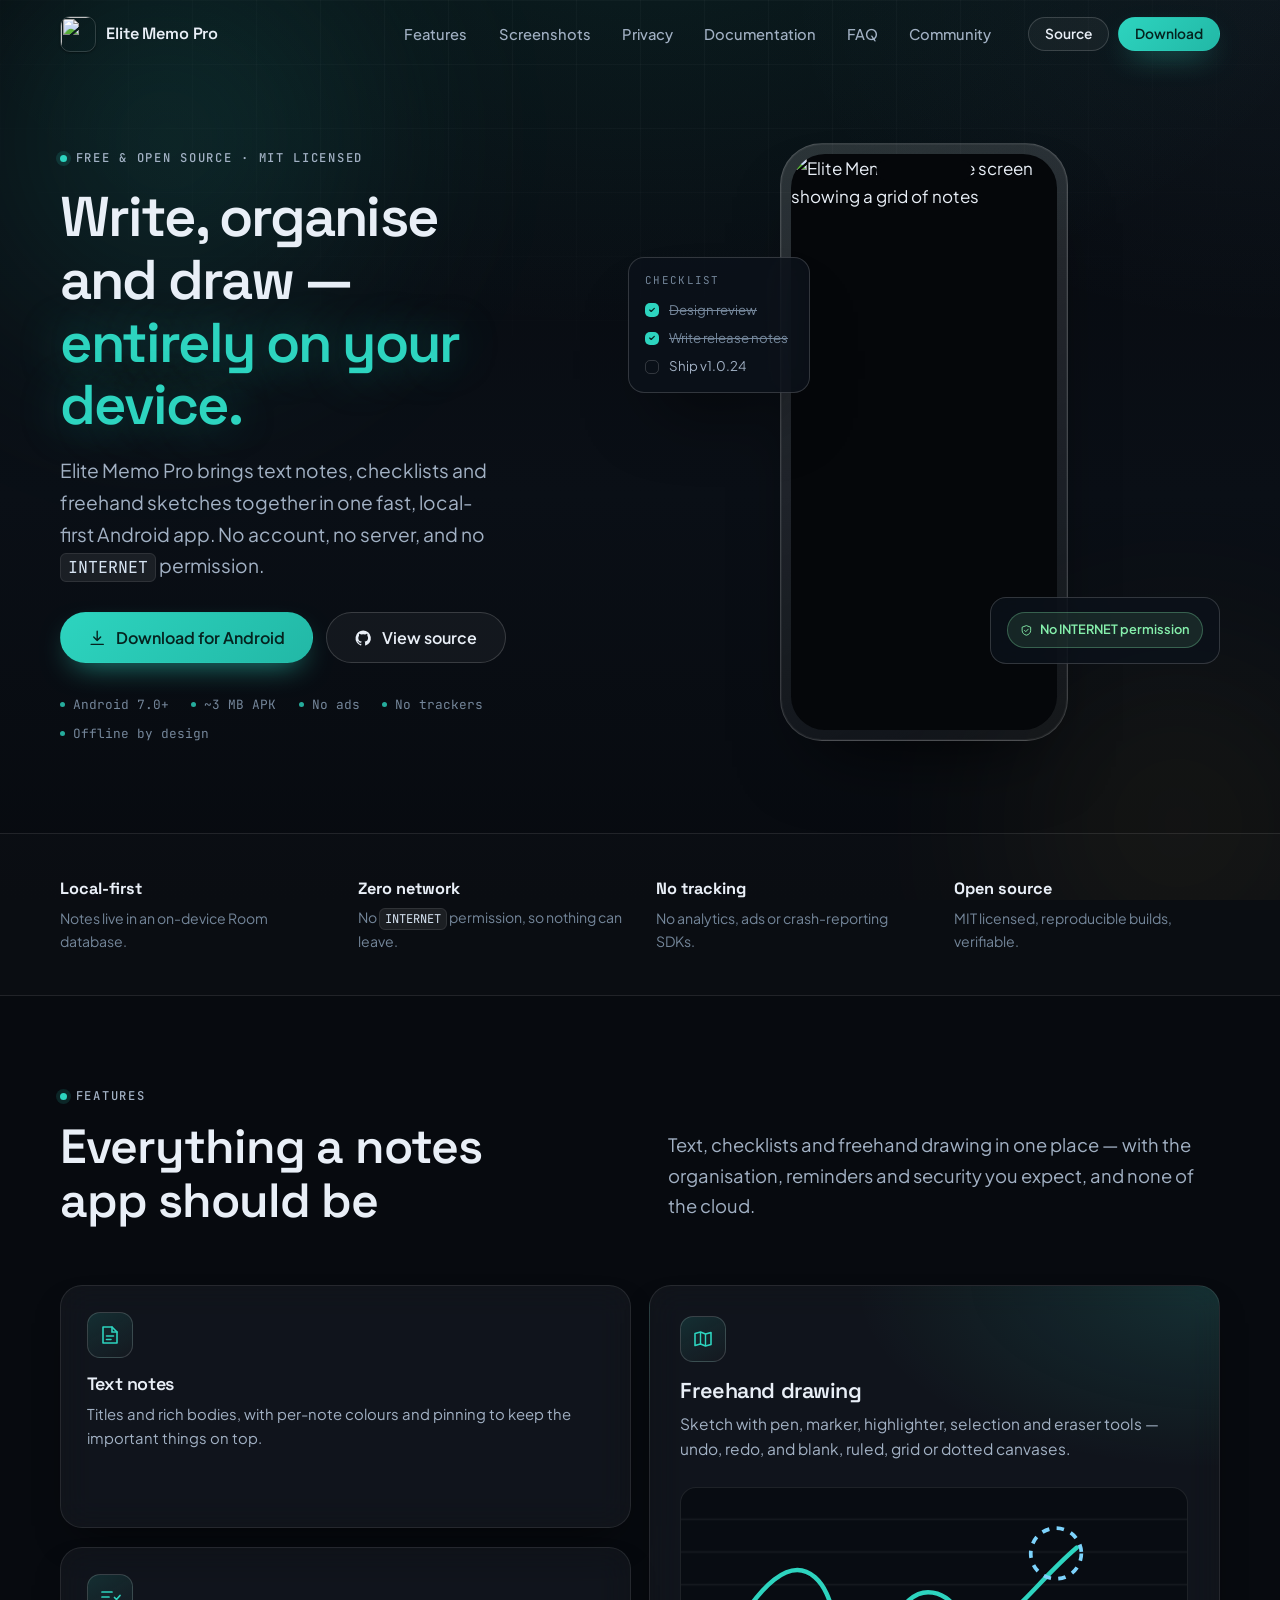
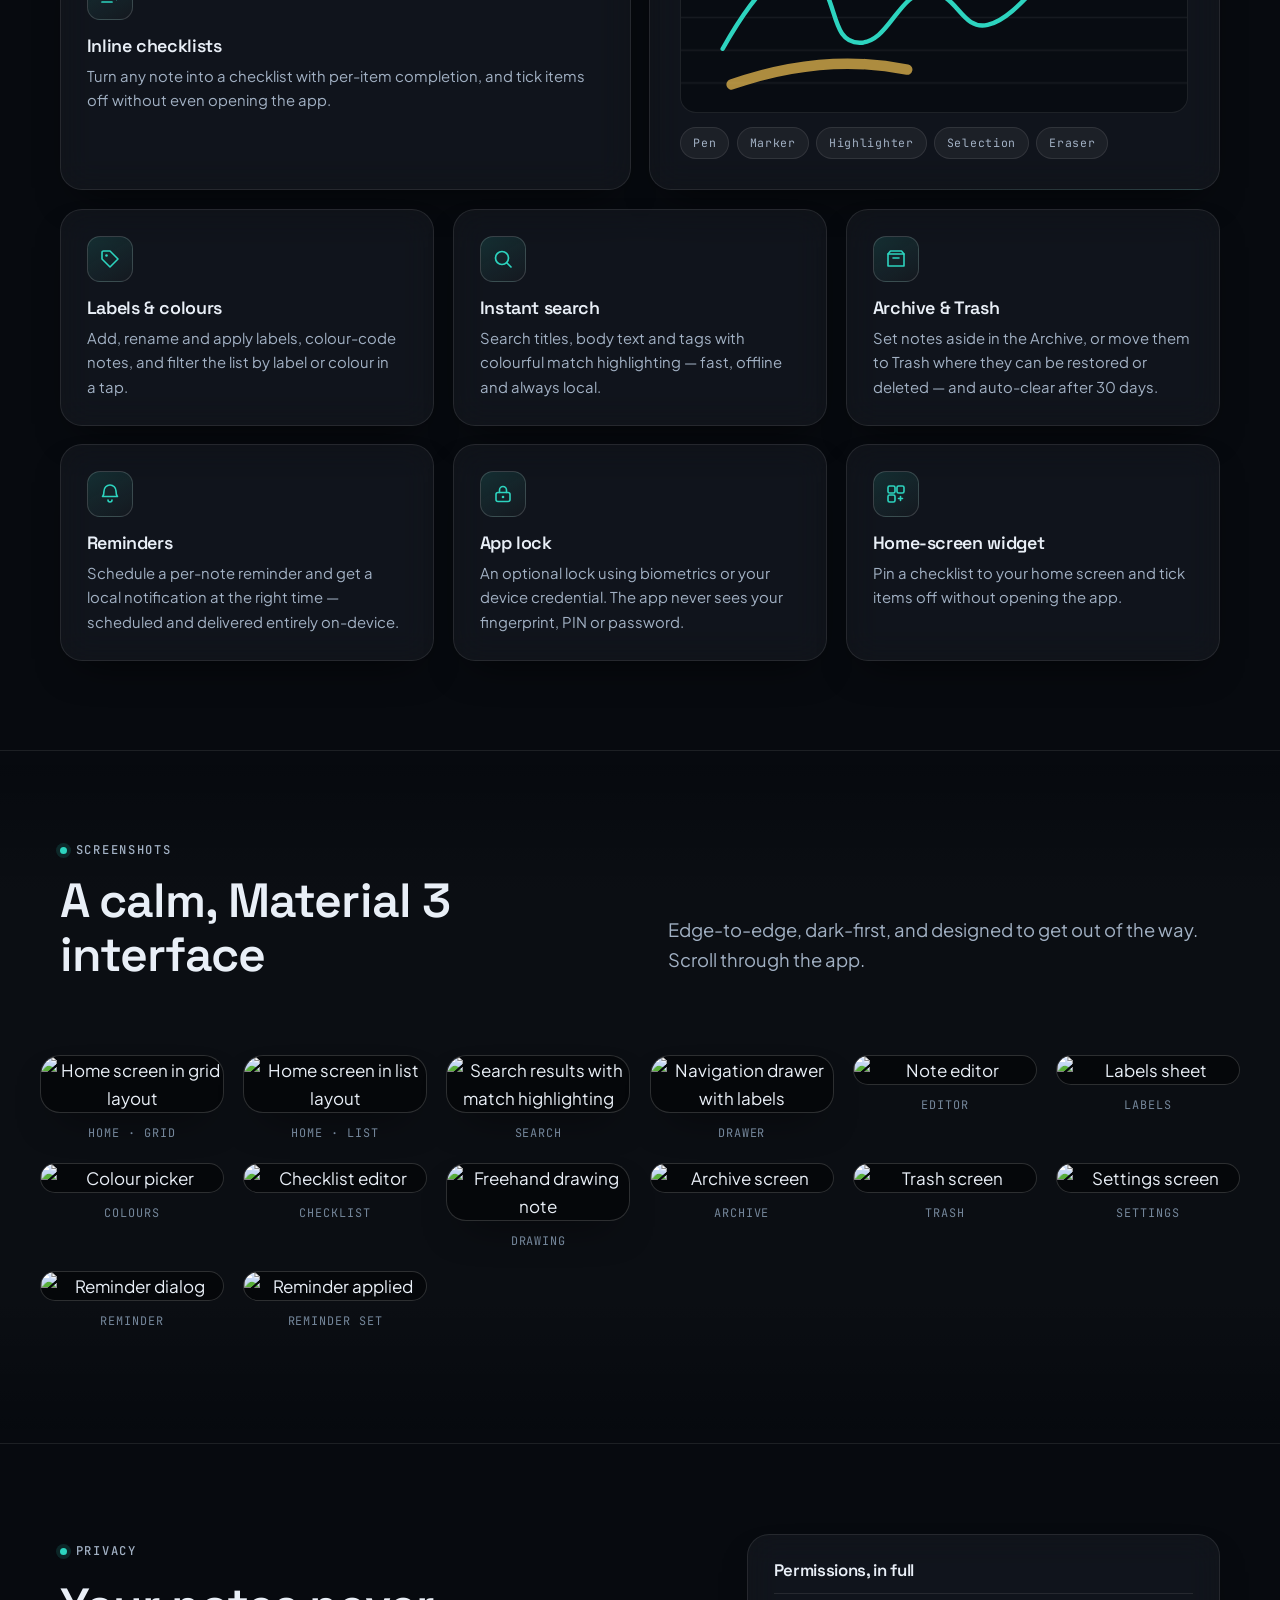
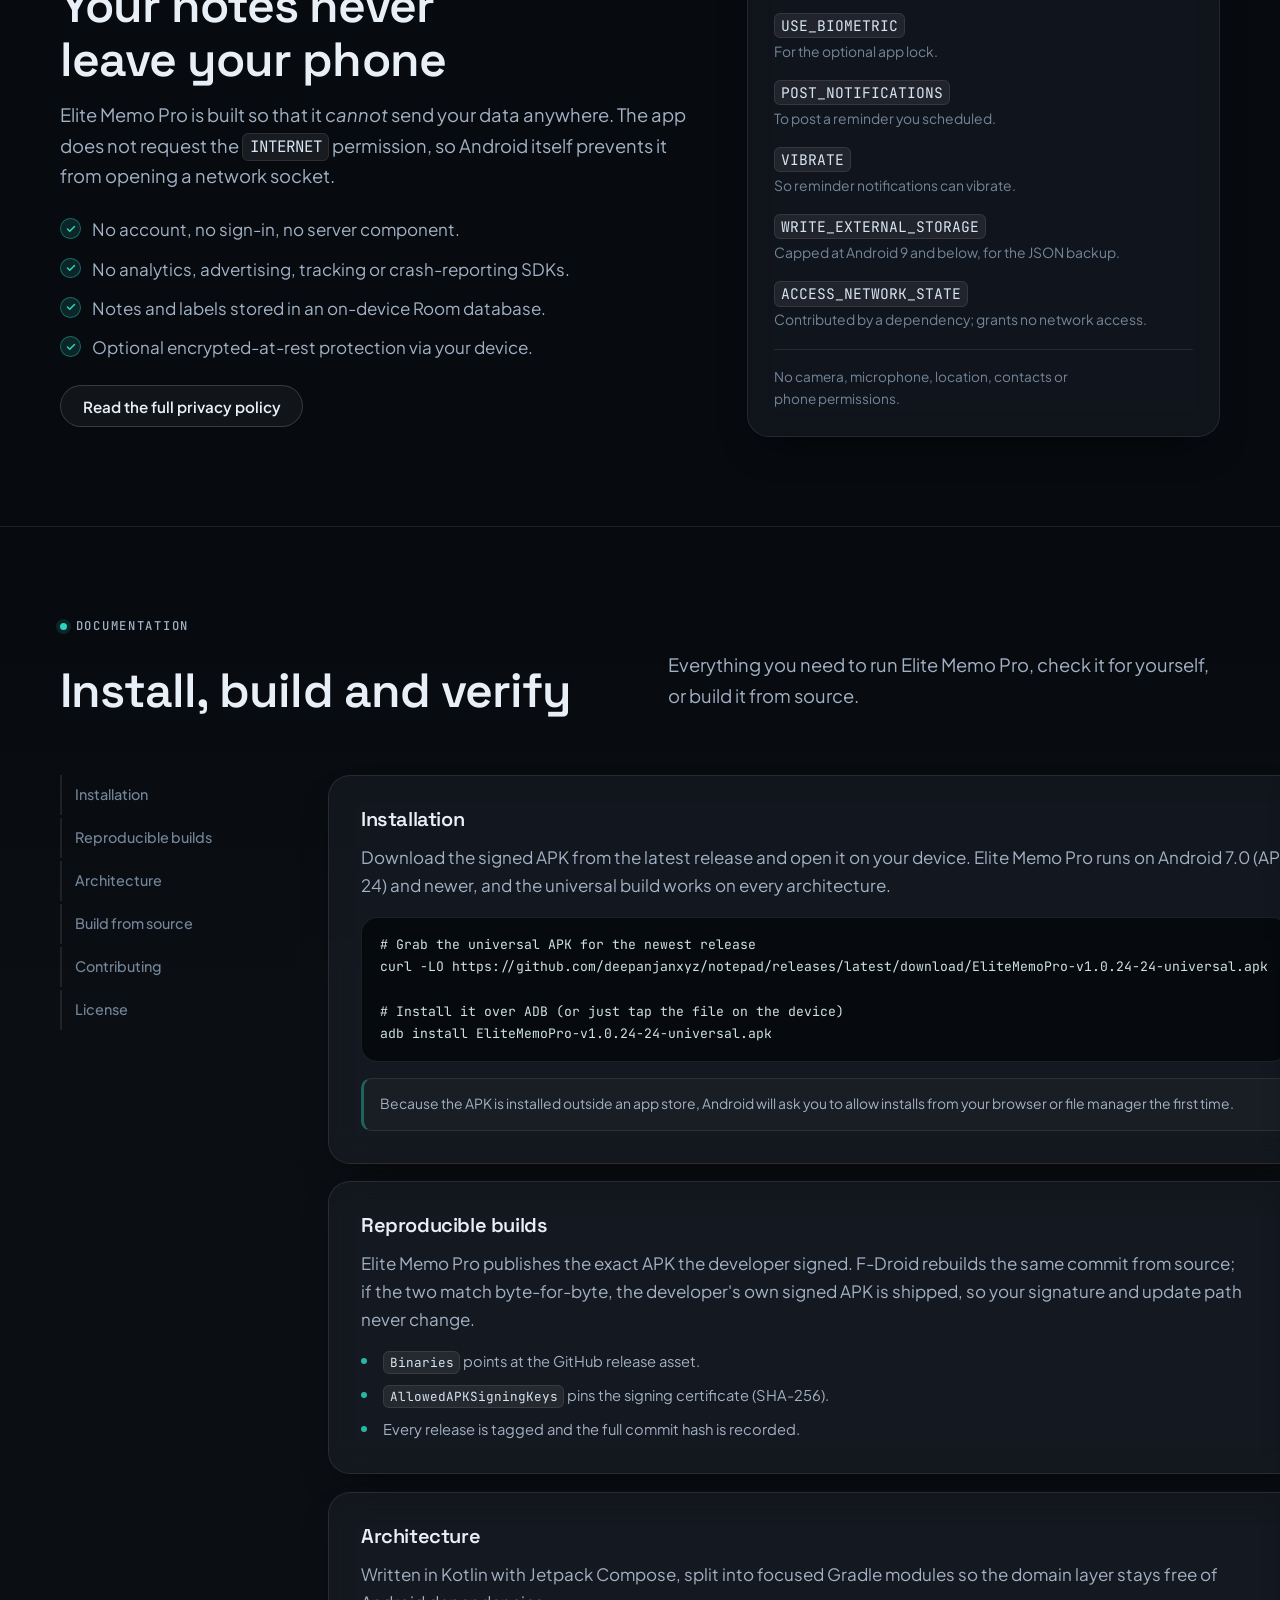
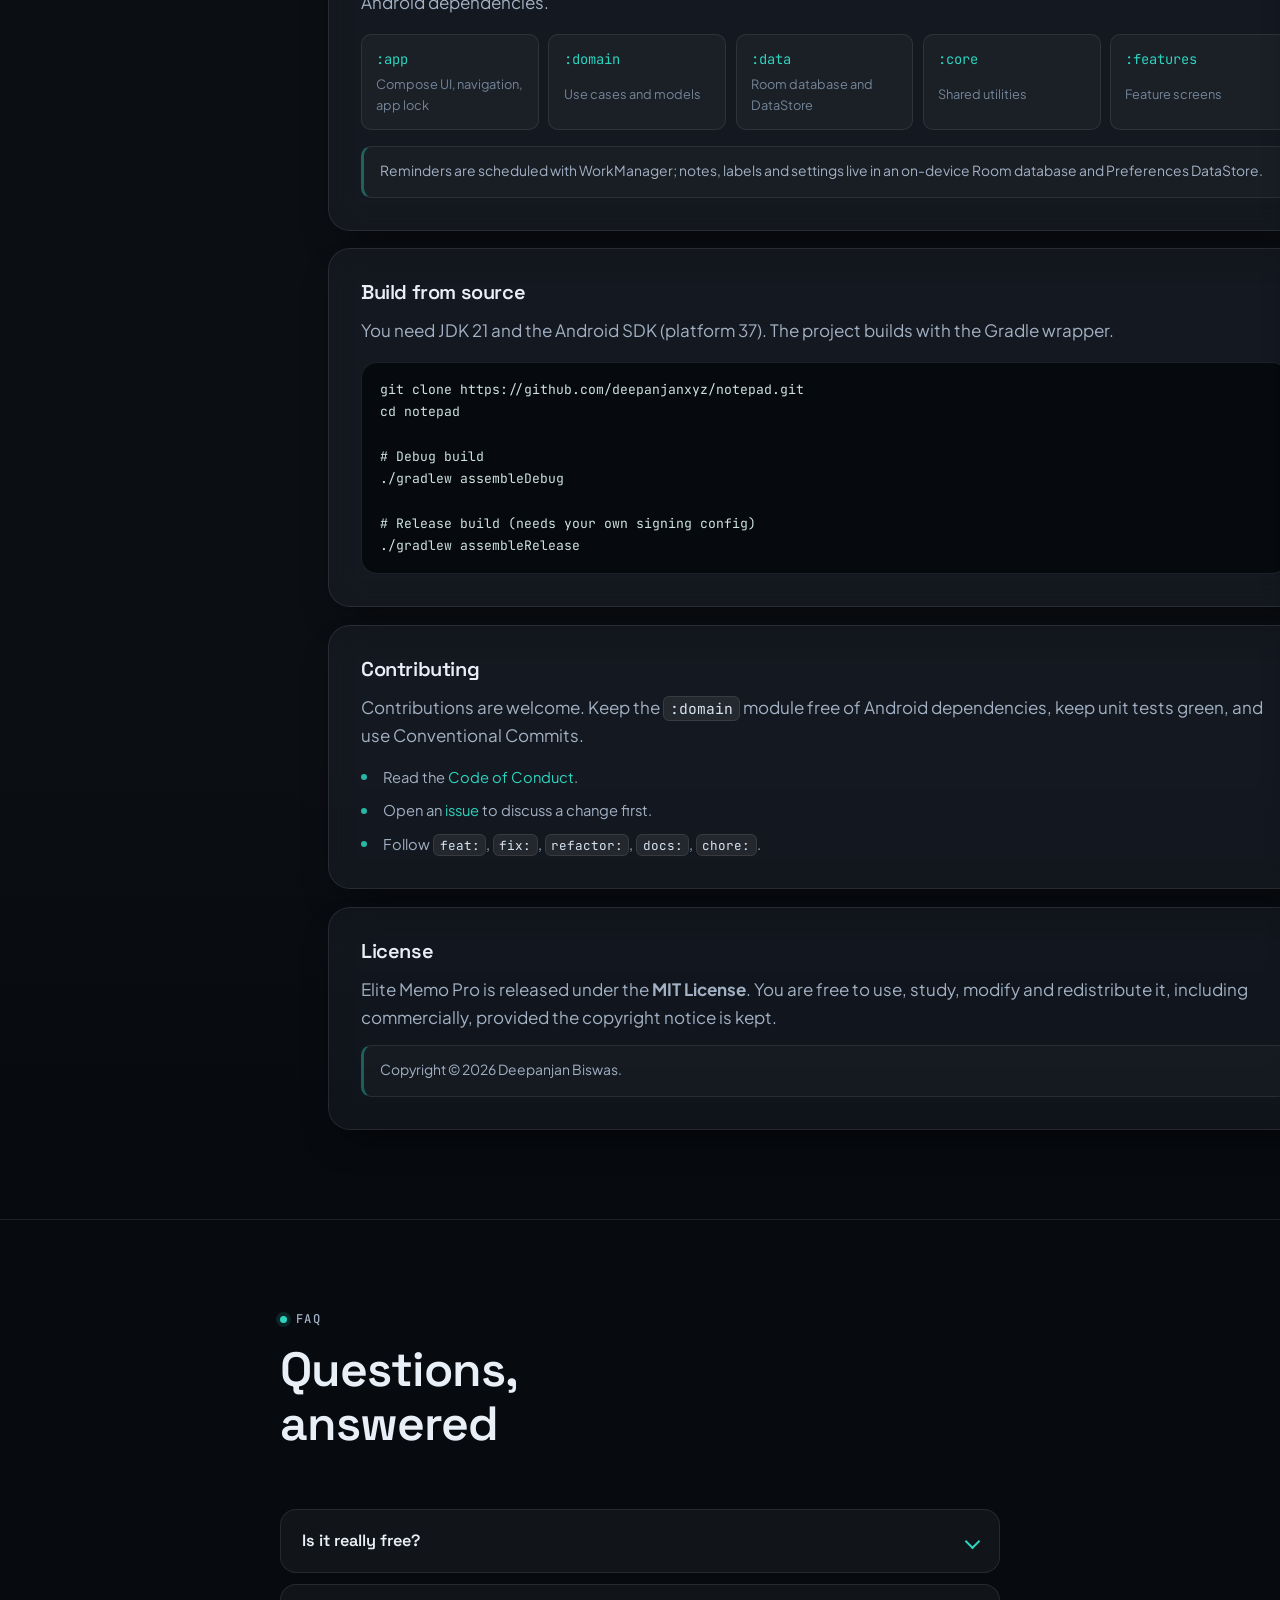
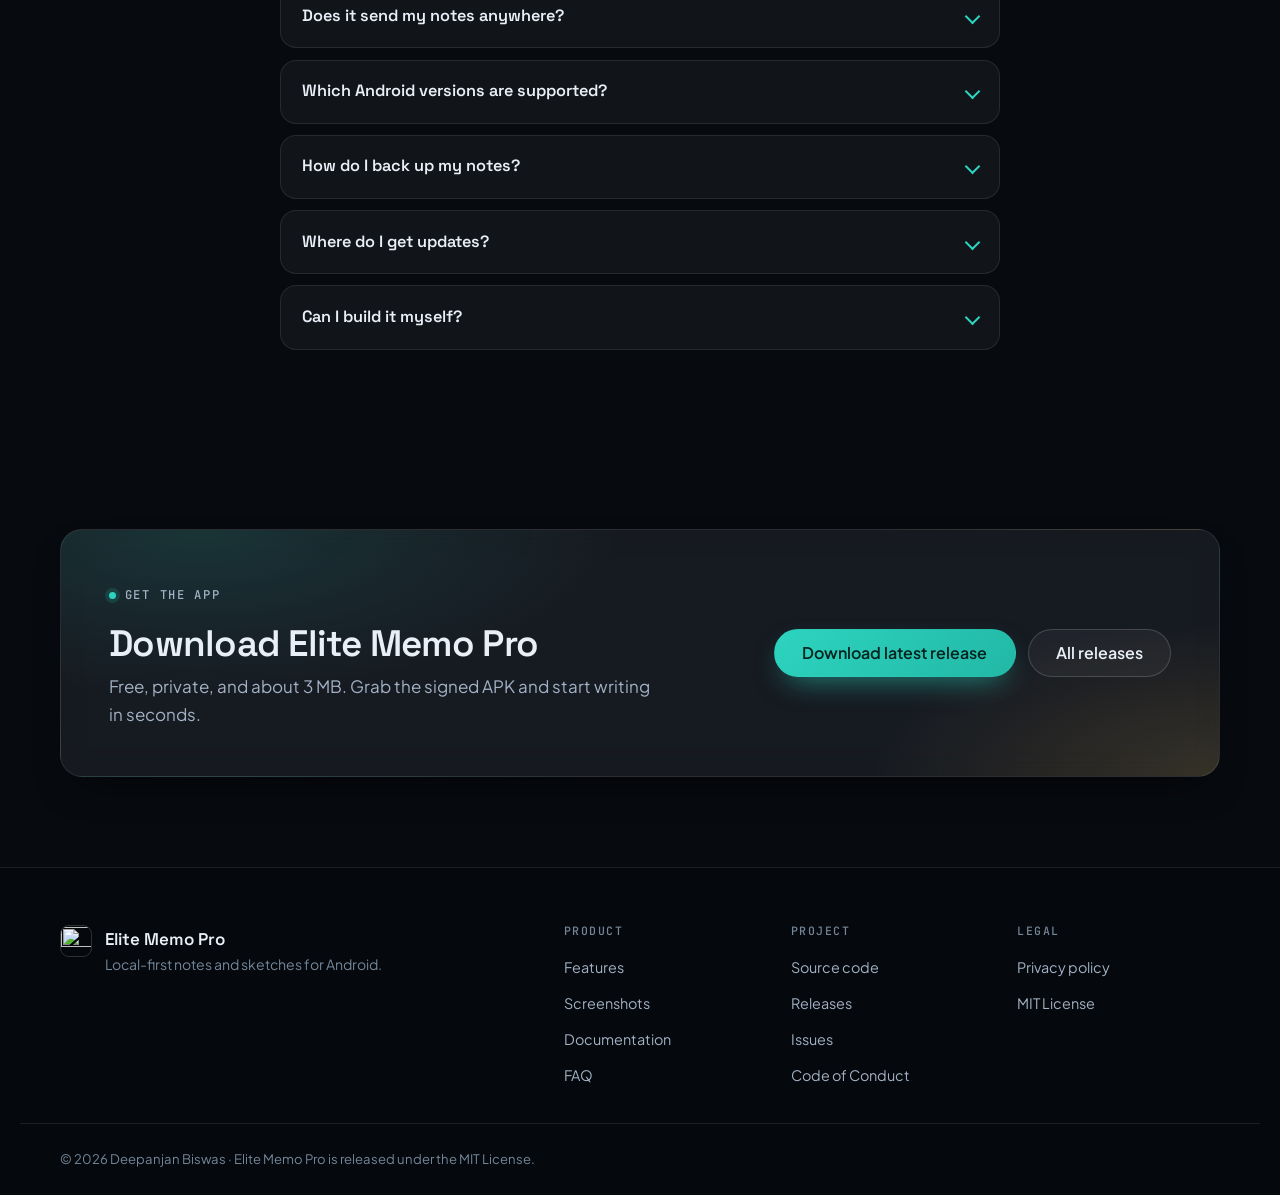
==== commit c5f680a3: "style: improve desktop layout; remove third-party brand line from footer" ====
--- a/index.html
+++ b/index.html
@@ -156,7 +156,7 @@
         </header>
 
         <div class="feature-grid">
-          <article class="card feature reveal">
+          <article class="card feature feature--half reveal">
             <span class="feature__icon">
               <svg viewBox="0 0 24 24" aria-hidden="true"><path d="M5 4h9l5 5v11H5z" fill="none" stroke="currentColor" stroke-width="1.6" stroke-linejoin="round"/><path d="M14 4v5h5M8.5 13h7M8.5 16.5h4.5" fill="none" stroke="currentColor" stroke-width="1.6" stroke-linecap="round"/></svg>
             </span>
@@ -164,15 +164,31 @@
             <p class="feature__text">Titles and rich bodies, with per-note colours and pinning to keep the important things on top.</p>
           </article>
 
-          <article class="card feature reveal">
+          <article class="card feature feature--hero reveal">
             <span class="feature__icon">
               <svg viewBox="0 0 24 24" aria-hidden="true"><path d="M4 6.5 9.5 5l5 2 5.5-1.5v12L14.5 19l-5-2L4 18.5z" fill="none" stroke="currentColor" stroke-width="1.6" stroke-linejoin="round"/><path d="M9.5 5v12M14.5 7v12" fill="none" stroke="currentColor" stroke-width="1.4"/></svg>
             </span>
             <h3 class="feature__title">Freehand drawing</h3>
             <p class="feature__text">Sketch with pen, marker, highlighter, selection and eraser tools &mdash; undo, redo, and blank, ruled, grid or dotted canvases.</p>
-          </article>
-
-          <article class="card feature reveal">
+            <div class="feature__canvas" aria-hidden="true">
+              <svg viewBox="0 0 340 150" role="presentation">
+                <defs>
+                  <pattern id="ruled" width="340" height="22" patternUnits="userSpaceOnUse">
+                    <line x1="0" y1="21" x2="340" y2="21" stroke="rgba(255,255,255,0.06)" stroke-width="1" />
+                  </pattern>
+                </defs>
+                <rect width="340" height="150" fill="url(#ruled)" />
+                <path d="M28 108c26-46 46-62 62-48s10 44 30 44 26-34 46-34 22 26 40 22 34-30 60-52" fill="none" stroke="#2dd4bf" stroke-width="3" stroke-linecap="round" />
+                <path d="M34 132c40-14 78-18 118-10" fill="none" stroke="rgba(244,196,83,0.7)" stroke-width="7" stroke-linecap="round" />
+                <circle cx="252" cy="44" r="17" fill="none" stroke="#7dd3fc" stroke-width="2.5" stroke-dasharray="5 5" />
+              </svg>
+              <ul class="feature__tools" role="list">
+                <li>Pen</li><li>Marker</li><li>Highlighter</li><li>Selection</li><li>Eraser</li>
+              </ul>
+            </div>
+          </article>
+
+          <article class="card feature feature--half reveal">
             <span class="feature__icon">
               <svg viewBox="0 0 24 24" aria-hidden="true"><path d="M4 7h10M4 12h7M4 17h10" fill="none" stroke="currentColor" stroke-width="1.7" stroke-linecap="round"/><path d="m16.5 12.5 2 2 3.5-4" fill="none" stroke="currentColor" stroke-width="1.7" stroke-linecap="round" stroke-linejoin="round"/></svg>
             </span>
@@ -327,7 +343,7 @@
 
 # Install it over ADB (or just tap the file on the device)
 adb install EliteMemoPro-v1.0.24-24-universal.apk</code></pre>
-              <p class="doc__note">Because the APK is installed outside Google Play, Android will ask you to allow installs from your browser or file manager the first time.</p>
+              <p class="doc__note">Because the APK is installed outside an app store, Android will ask you to allow installs from your browser or file manager the first time.</p>
             </article>
 
             <article class="card doc reveal" id="doc-repro">
@@ -482,7 +498,6 @@
 
     <div class="container site-footer__bottom">
       <p>&copy; <span id="year">2026</span> Deepanjan Biswas &middot; Elite Memo Pro is released under the MIT License.</p>
-      <p class="site-footer__disclaimer">Android is a trademark of Google LLC. Elite Memo Pro is not affiliated with Google.</p>
     </div>
   </footer>
 
--- a/assets/css/style.css
+++ b/assets/css/style.css
@@ -56,8 +56,8 @@
 
   /* Spacing */
   --gutter: clamp(1.15rem, 4vw, 2.5rem);
-  --section-y: clamp(4rem, 9vw, 7.5rem);
-  --maxw: 1180px;
+  --section-y: clamp(3.6rem, 7vw, 6.5rem);
+  --maxw: 1240px;
 
   /* Effects */
   --blur: saturate(150%) blur(16px);
@@ -224,6 +224,20 @@
 .section-lead {
   color: var(--text-dim);
   font-size: clamp(1rem, 0.97rem + 0.3vw, 1.15rem);
+}
+
+/* Desktop: set the lead beside the title so the full width is used */
+@media (min-width: 1000px) {
+  .section-head {
+    max-width: none;
+    display: grid;
+    grid-template-columns: minmax(0, 1fr) minmax(0, 1fr);
+    gap: 0.9rem 3.5rem;
+    align-items: end;
+  }
+  .section-head .eyebrow { grid-column: 1 / -1; margin-bottom: 0; }
+  .section-head .section-title { margin-bottom: 0; }
+  .section-head .section-lead { margin-bottom: 0.4rem; }
 }
 
 /* Glass card */
@@ -430,12 +444,12 @@
 .hero { padding-top: clamp(2.5rem, 6vw, 4.5rem); }
 .hero__inner {
   display: grid;
-  grid-template-columns: minmax(0, 1.05fr) minmax(0, 0.95fr);
+  grid-template-columns: minmax(0, 0.92fr) minmax(0, 1.08fr);
   align-items: center;
   gap: clamp(2rem, 5vw, 4.5rem);
 }
 .hero__title {
-  font-size: clamp(2.1rem, 1.4rem + 3.6vw, 4rem);
+  font-size: clamp(2.1rem, 1.5rem + 2.6vw, 3.5rem);
   letter-spacing: -0.035em;
   margin-bottom: 1.15rem;
 }
@@ -478,12 +492,14 @@
 .hero__visual {
   position: relative;
   display: flex;
+  align-items: center;
   justify-content: center;
-  min-height: 480px;
+  min-height: 560px;
+  padding-inline: 2%;
 }
 .phone {
   position: relative;
-  width: min(300px, 78vw);
+  width: min(288px, 66vw);
   padding: 10px;
   border-radius: 42px;
   background: linear-gradient(160deg, rgba(255, 255, 255, 0.14), rgba(255, 255, 255, 0.03));
@@ -521,8 +537,8 @@
   box-shadow: var(--shadow-lg);
   animation: floaty 7s ease-in-out infinite;
 }
-.float-card--a { top: 12%; left: -4%; width: 190px; }
-.float-card--b { bottom: 10%; right: -4%; animation-delay: -3.5s; }
+.float-card--a { top: 19%; left: 0; width: 182px; }
+.float-card--b { bottom: 13%; right: 0; animation-delay: -3.5s; }
 .float-card__label {
   display: block;
   font-family: var(--font-mono);
@@ -597,8 +613,20 @@
    ========================================================================== */
 .feature-grid {
   display: grid;
-  grid-template-columns: repeat(3, minmax(0, 1fr));
+  grid-template-columns: 1fr;
   gap: 1.1rem;
+}
+@media (min-width: 640px) {
+  .feature-grid { grid-template-columns: repeat(2, minmax(0, 1fr)); }
+}
+@media (min-width: 1024px) {
+  .feature-grid {
+    grid-template-columns: repeat(12, minmax(0, 1fr));
+    gap: 1.15rem;
+  }
+  .feature { grid-column: span 4; }
+  .feature--half { grid-column: span 6; }
+  .feature--hero { grid-column: span 6; grid-row: span 2; }
 }
 .feature {
   padding: 1.6rem;
@@ -625,6 +653,46 @@
 .feature__title { font-size: 1.12rem; margin-bottom: 0.45rem; }
 .feature__text { font-size: 0.93rem; color: var(--text-dim); }
 
+.feature--hero {
+  display: flex;
+  flex-direction: column;
+  padding: 1.9rem;
+  background:
+    radial-gradient(520px 260px at 100% 0%, var(--accent-soft), transparent 70%),
+    var(--surface);
+}
+.feature--hero .feature__title { font-size: 1.35rem; }
+.feature--hero .feature__text { font-size: 0.97rem; max-width: 34rem; }
+.feature__canvas {
+  margin-top: auto;
+  padding-top: 1.6rem;
+  display: grid;
+  gap: 0.9rem;
+}
+.feature__canvas svg {
+  width: 100%;
+  height: auto;
+  border-radius: var(--r-md);
+  border: 1px solid var(--border);
+  background: rgba(3, 6, 10, 0.5);
+}
+.feature__tools {
+  display: flex;
+  flex-wrap: wrap;
+  gap: 0.45rem;
+  list-style: none;
+}
+.feature__tools li {
+  padding: 0.34rem 0.75rem;
+  font-family: var(--font-mono);
+  font-size: 0.72rem;
+  letter-spacing: 0.06em;
+  color: var(--text-dim);
+  background: rgba(255, 255, 255, 0.05);
+  border: 1px solid var(--border);
+  border-radius: var(--r-pill);
+}
+
 /* ==========================================================================
    10. Screenshots
    ========================================================================== */
@@ -668,6 +736,20 @@
   letter-spacing: 0.08em;
   text-transform: uppercase;
   color: var(--text-mute);
+}
+
+/* Desktop: a real gallery grid instead of a scrolling strip */
+@media (min-width: 900px) {
+  .shots__track {
+    display: grid;
+    grid-template-columns: repeat(auto-fill, minmax(178px, 1fr));
+    gap: 1.2rem;
+    overflow: visible;
+    scroll-snap-type: none;
+    padding-bottom: 0.4rem;
+  }
+  .shot { width: auto; }
+  .shot:hover img { transform: translateY(-6px); }
 }
 
 /* ==========================================================================
@@ -939,7 +1021,6 @@
   font-size: 0.82rem;
   color: var(--text-mute);
 }
-.site-footer__disclaimer { max-width: 32rem; }
 
 /* ==========================================================================
    16. Motion
@@ -977,7 +1058,6 @@
   .hero__lead { margin-inline: auto; }
   .hero__copy { text-align: center; }
   .hero__actions, .hero__meta { justify-content: center; }
-  .feature-grid { grid-template-columns: repeat(2, minmax(0, 1fr)); }
   .privacy { grid-template-columns: 1fr; }
   .trust__list { grid-template-columns: repeat(2, 1fr); }
 }
@@ -1033,7 +1113,6 @@
 }
 
 @media (max-width: 640px) {
-  .feature-grid { grid-template-columns: 1fr; }
   .trust__list { grid-template-columns: 1fr; }
   .float-card--a { left: -2%; top: 6%; }
   .float-card--b { right: -2%; }
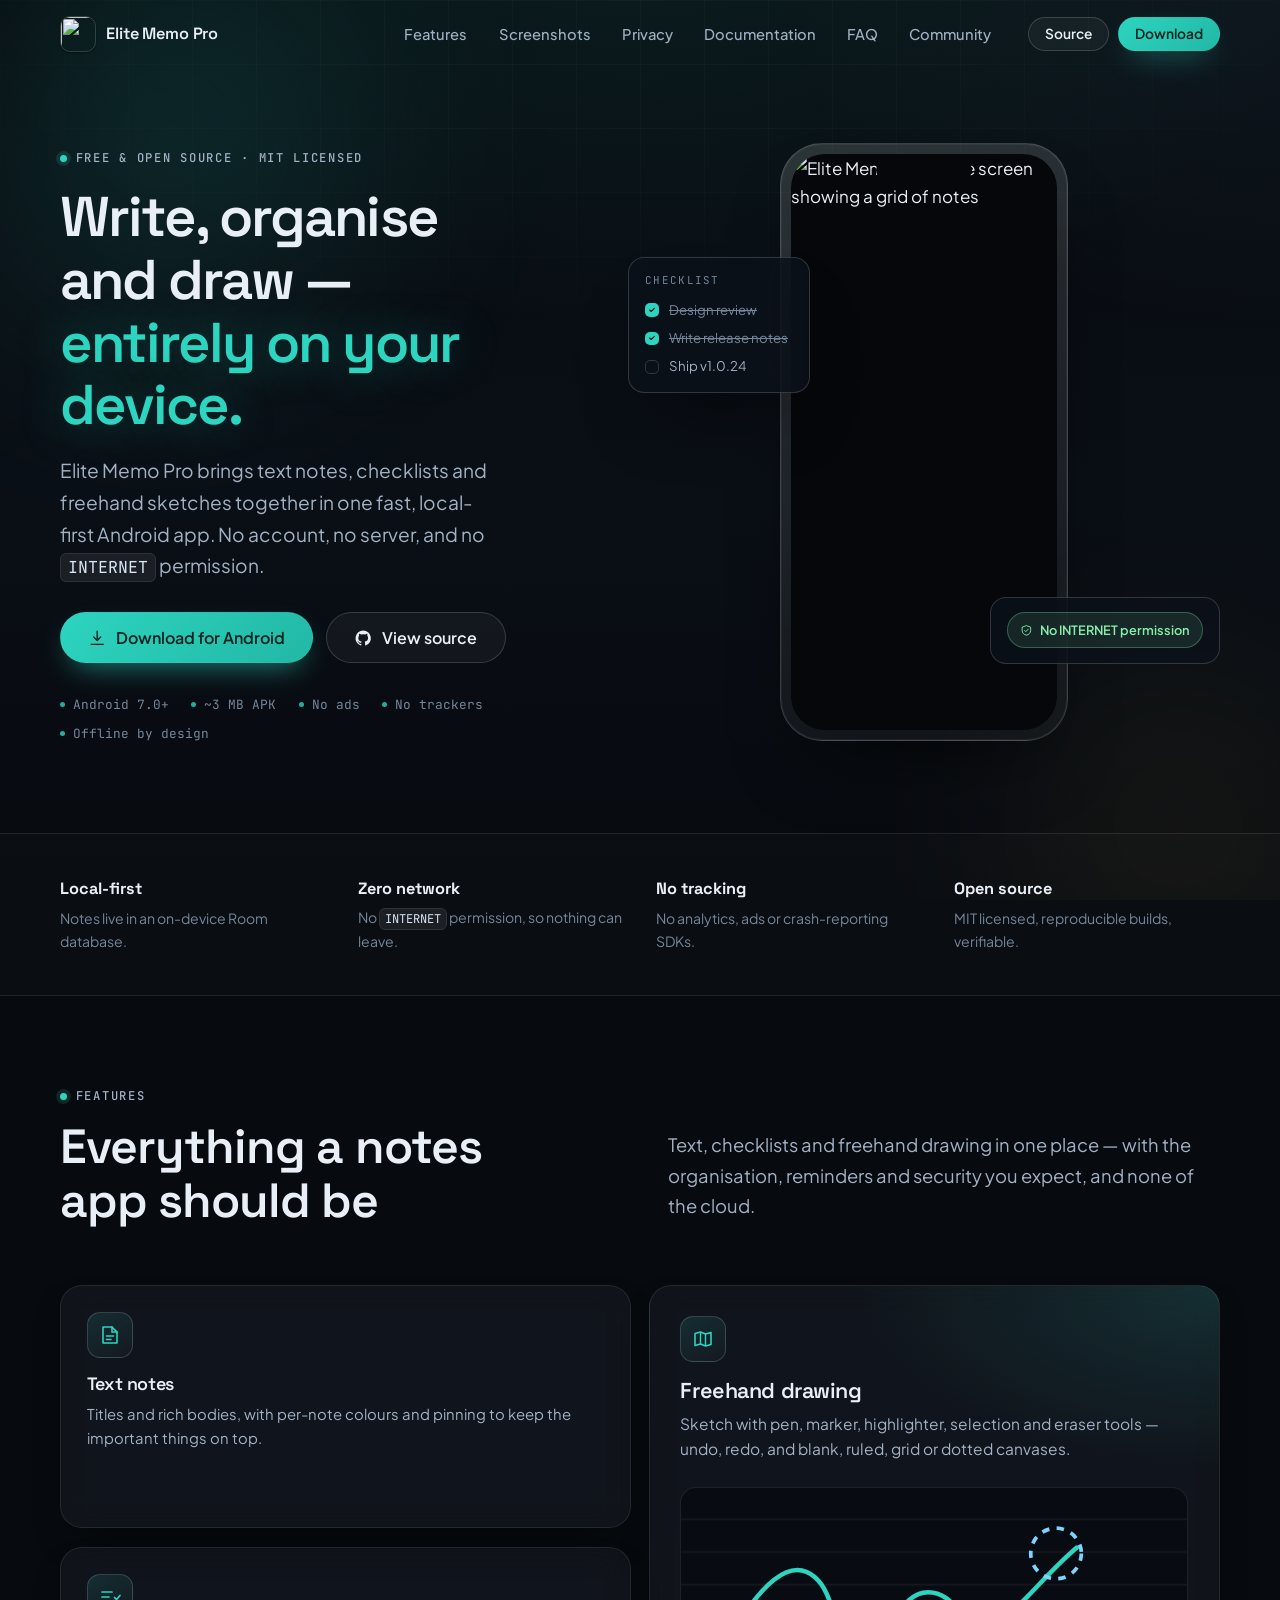
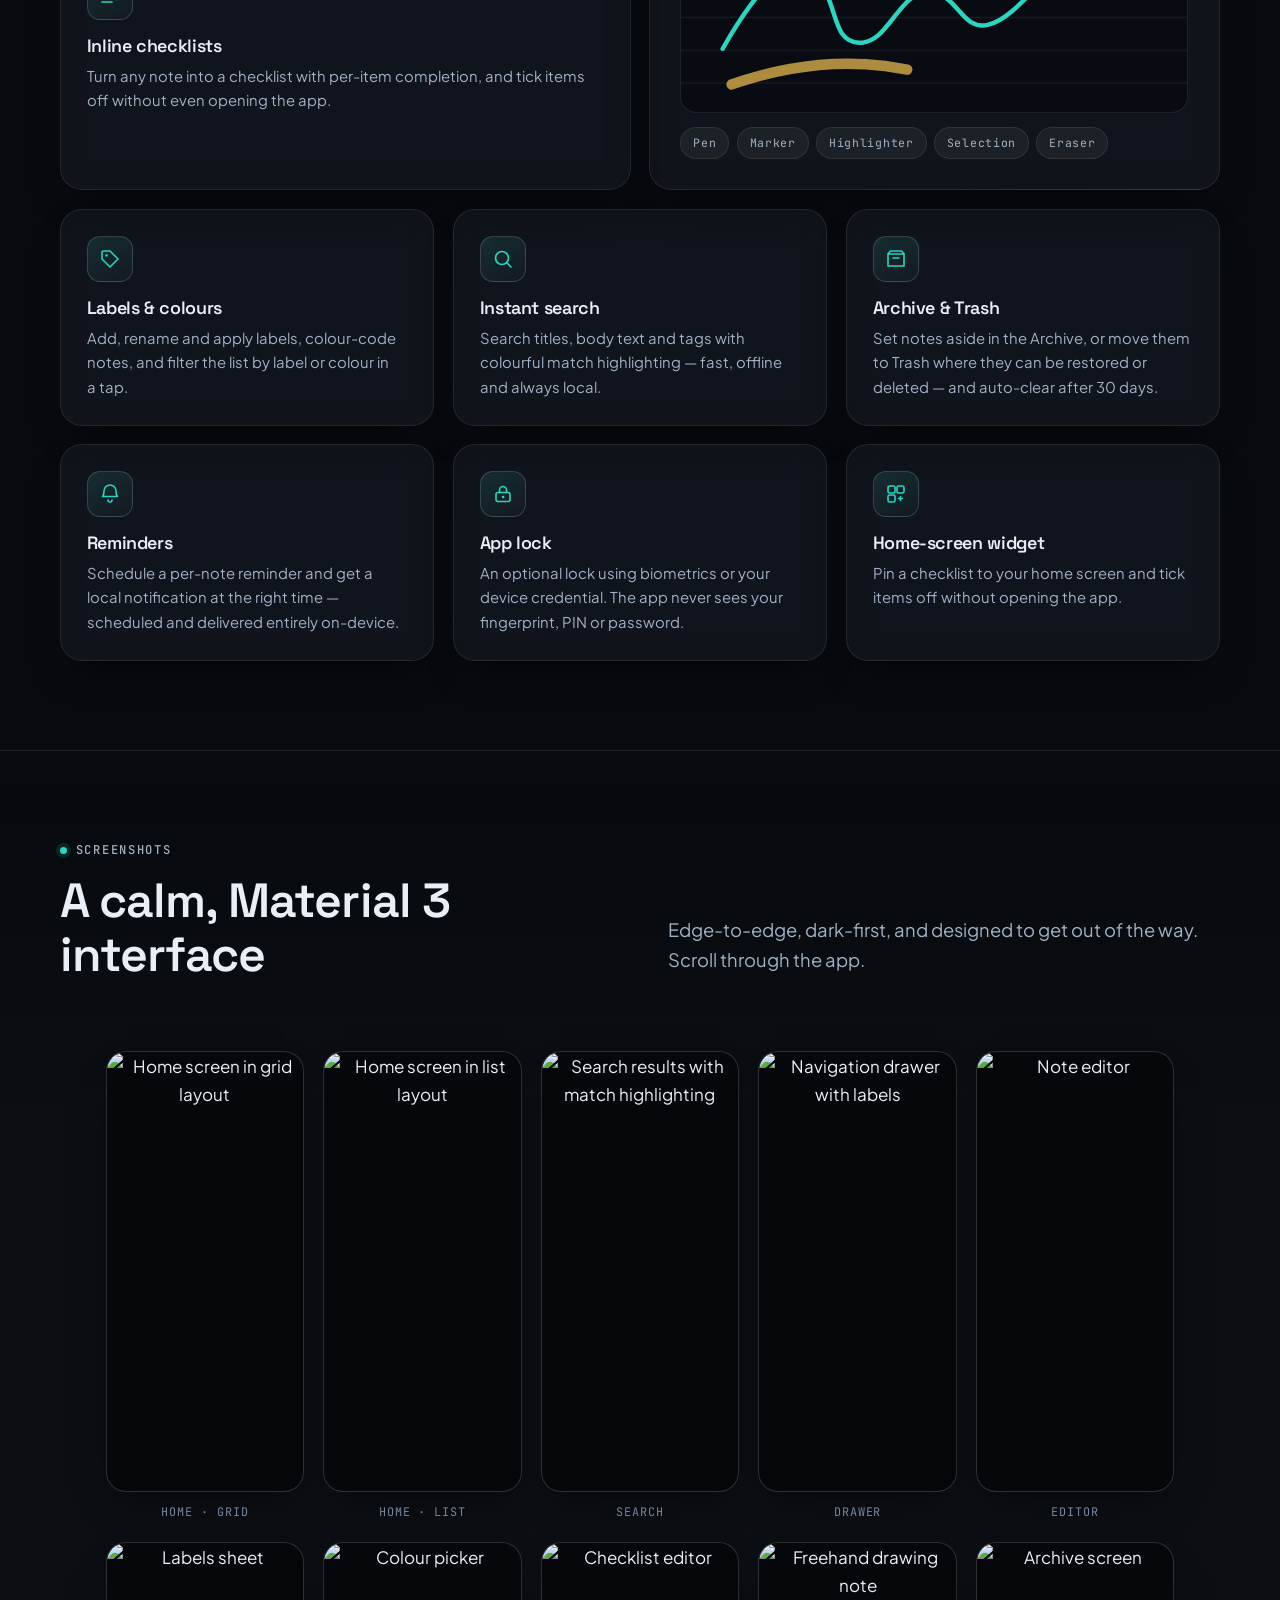
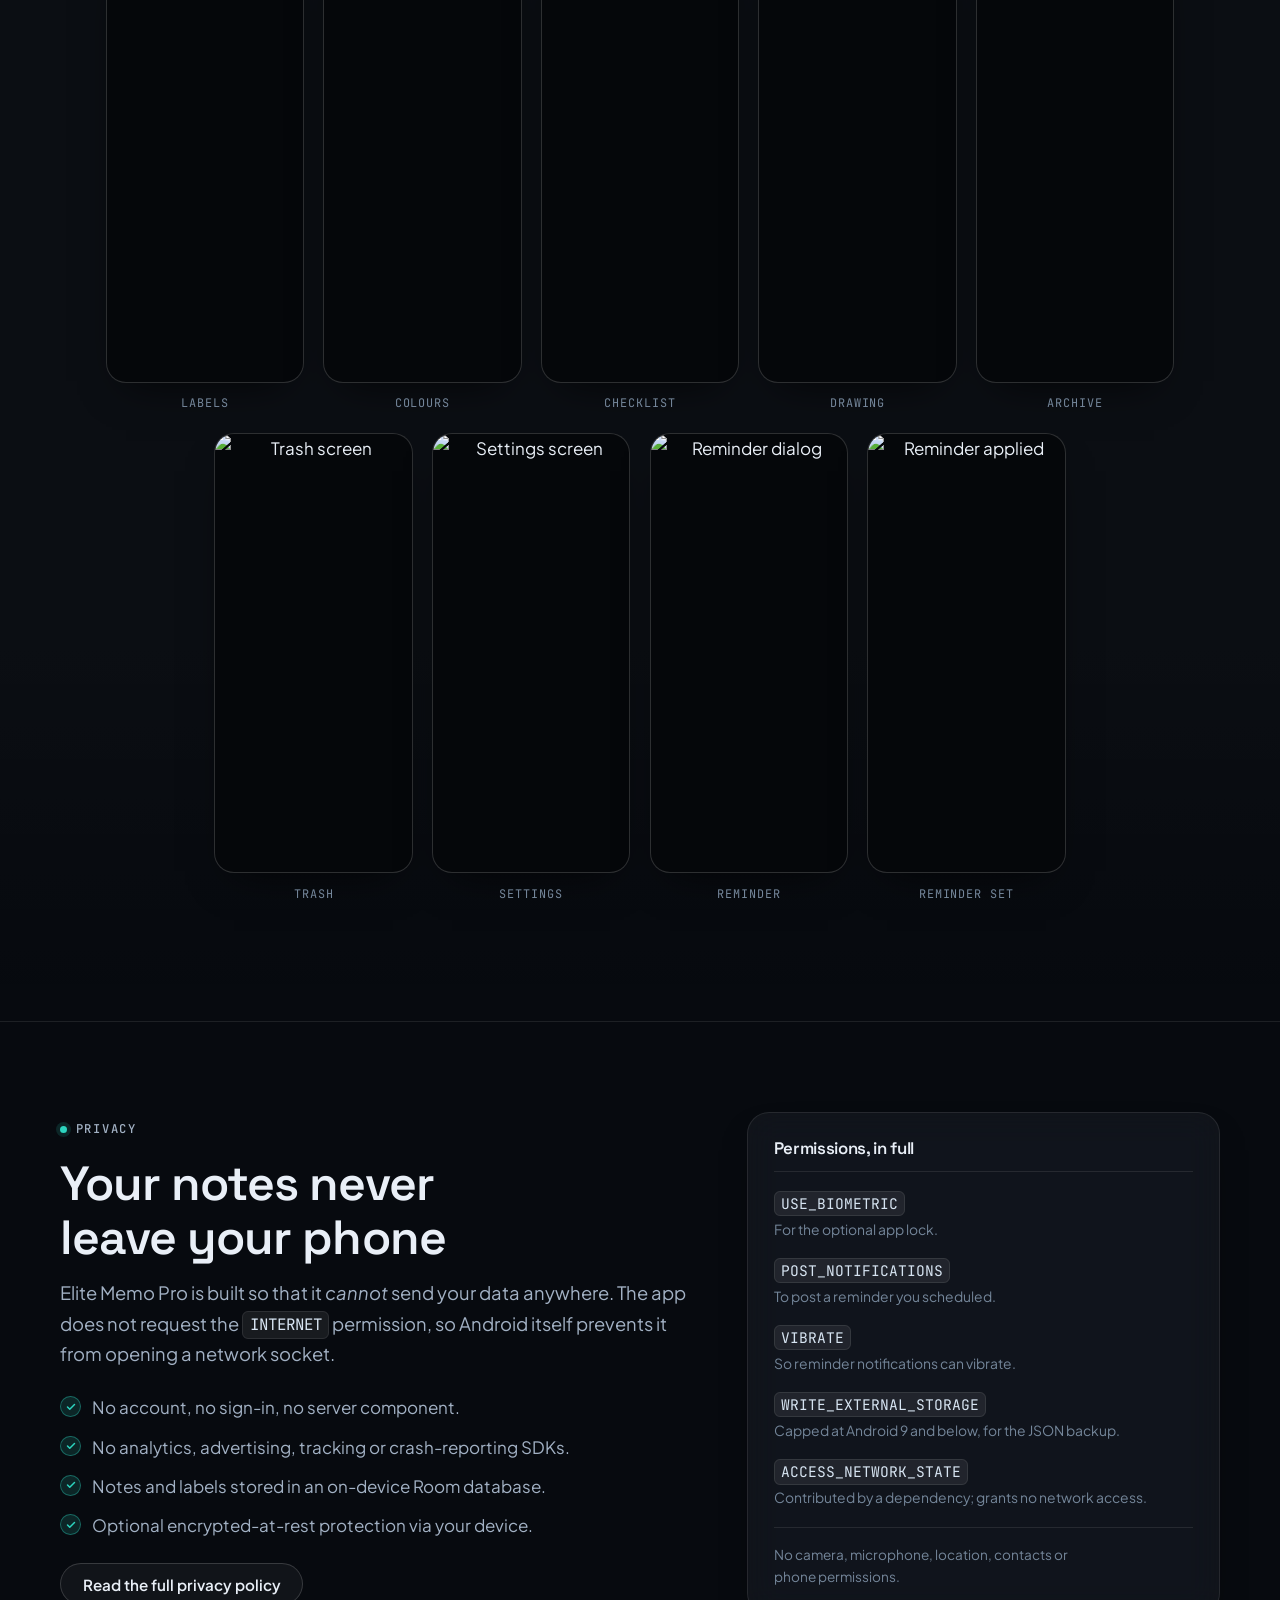
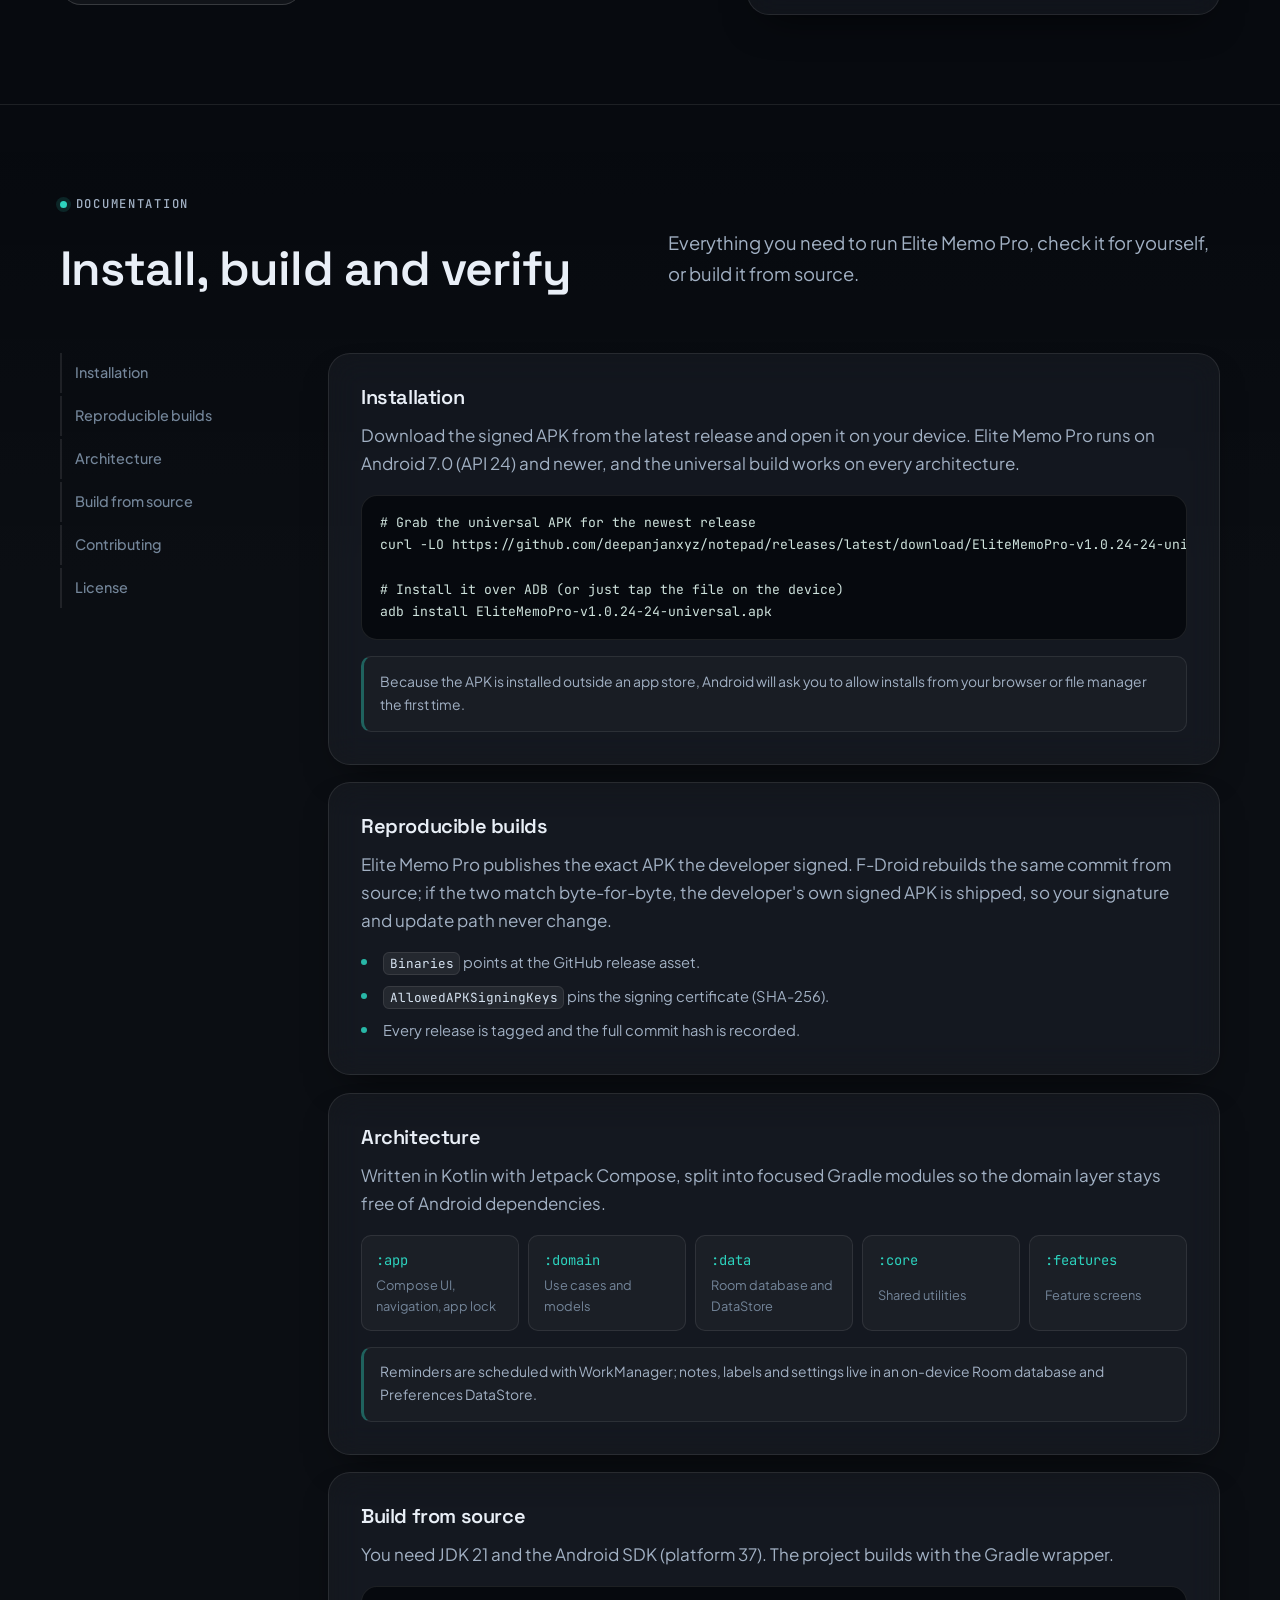
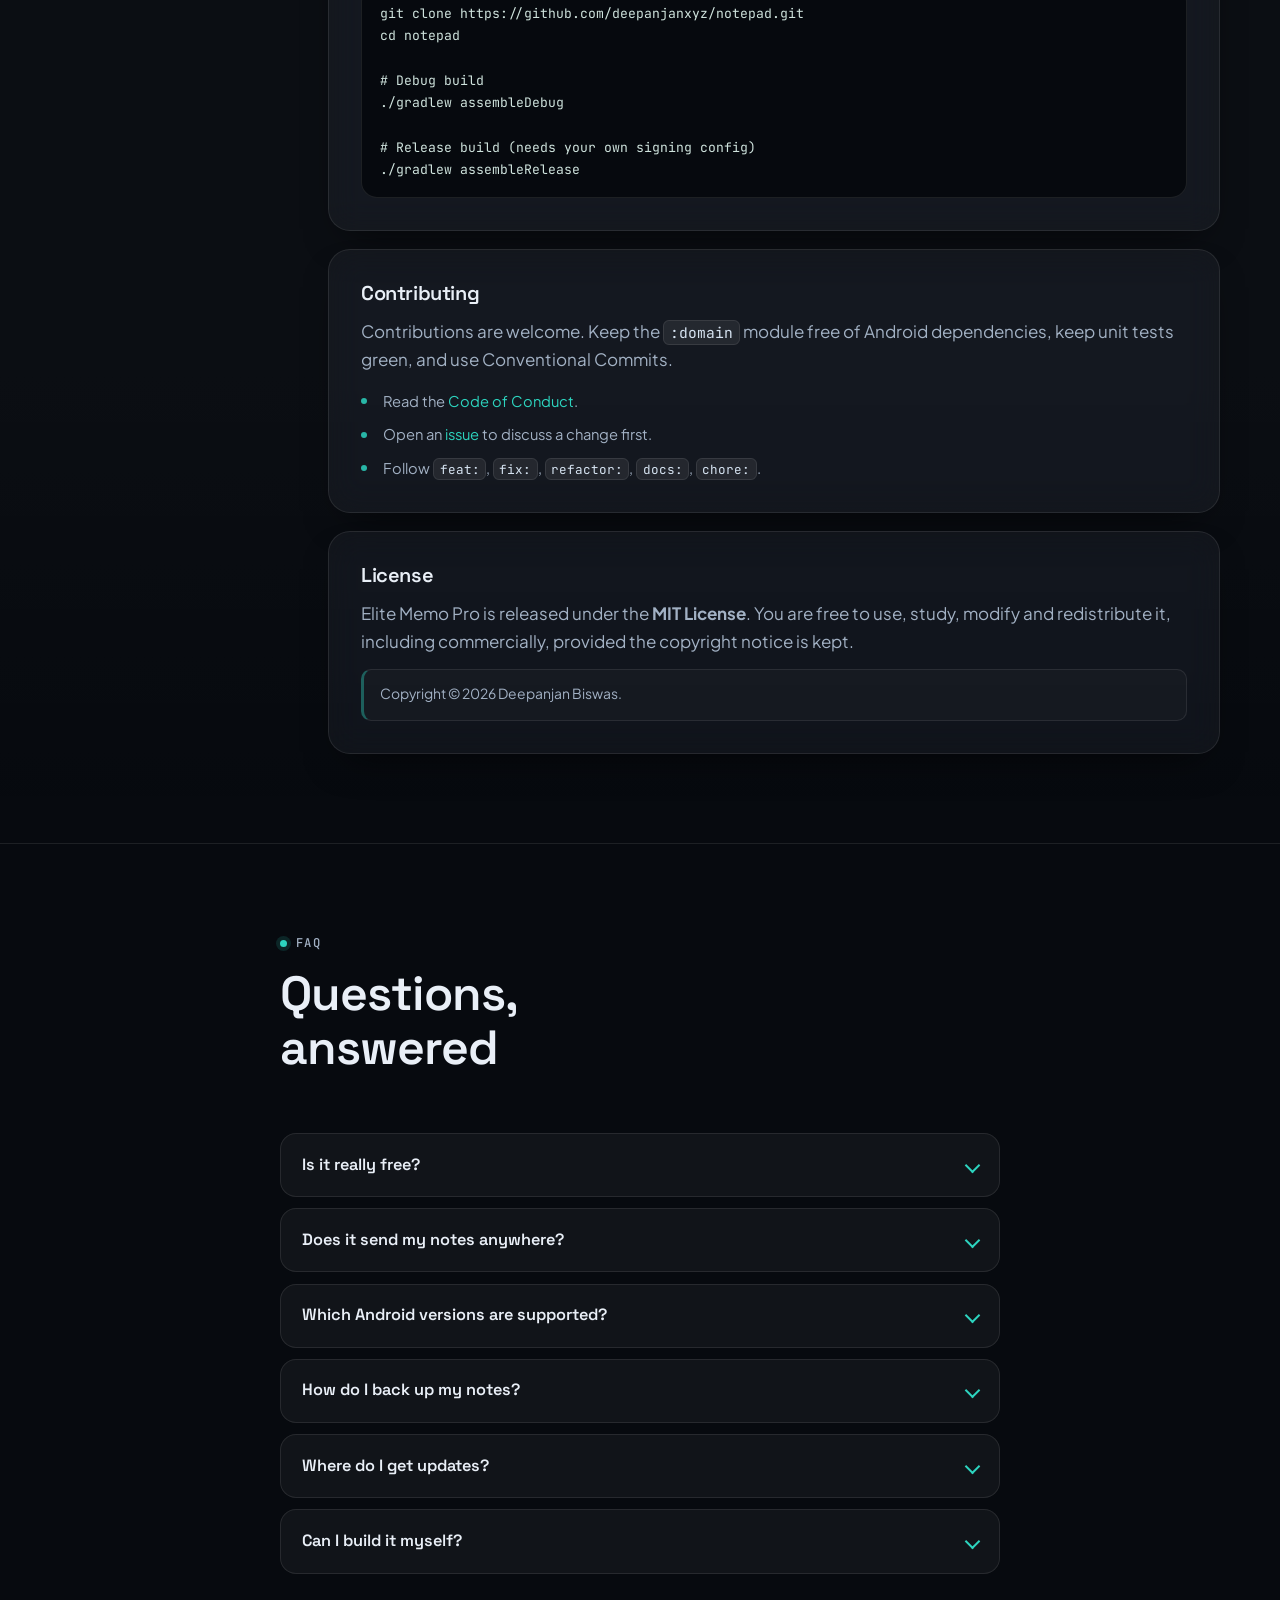
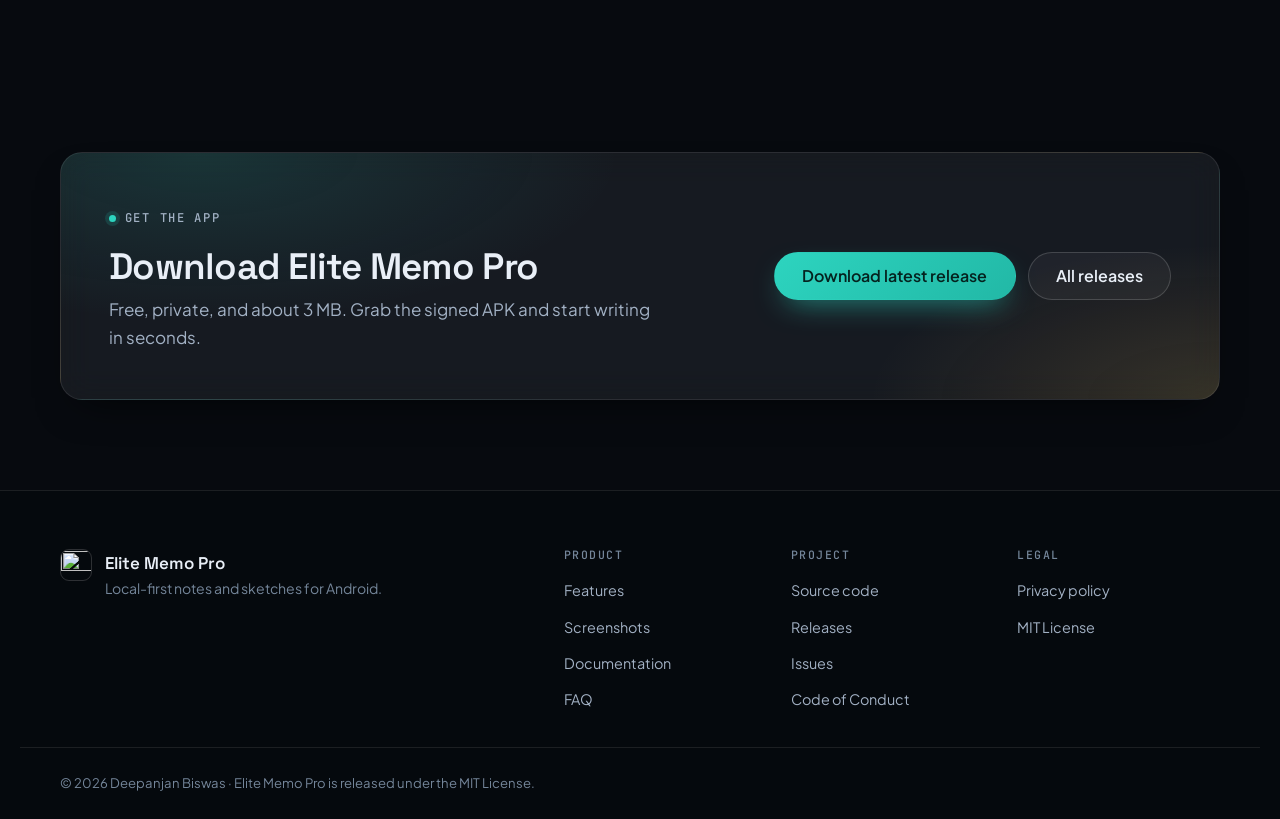
==== commit 3c353225: "fix: keep the screenshot gallery and documentation cards inside the viewport" ====
--- a/index.html
+++ b/index.html
@@ -259,20 +259,20 @@
 
       <div class="shots reveal" role="region" aria-label="App screenshots" tabindex="0">
         <div class="shots__track">
-          <figure class="shot"><img src="https://raw.githubusercontent.com/deepanjanxyz/notepad/main/fastlane/metadata/android/en-US/images/phoneScreenshots/01-home-grid-dark.png" alt="Home screen in grid layout" loading="lazy" decoding="async" /><figcaption>Home &middot; grid</figcaption></figure>
-          <figure class="shot"><img src="https://raw.githubusercontent.com/deepanjanxyz/notepad/main/fastlane/metadata/android/en-US/images/phoneScreenshots/02-home-list-dark.png" alt="Home screen in list layout" loading="lazy" decoding="async" /><figcaption>Home &middot; list</figcaption></figure>
-          <figure class="shot"><img src="https://raw.githubusercontent.com/deepanjanxyz/notepad/main/fastlane/metadata/android/en-US/images/phoneScreenshots/03-search-results-dark.png" alt="Search results with match highlighting" loading="lazy" decoding="async" /><figcaption>Search</figcaption></figure>
-          <figure class="shot"><img src="https://raw.githubusercontent.com/deepanjanxyz/notepad/main/fastlane/metadata/android/en-US/images/phoneScreenshots/04-navigation-drawer-dark.png" alt="Navigation drawer with labels" loading="lazy" decoding="async" /><figcaption>Drawer</figcaption></figure>
-          <figure class="shot"><img src="https://raw.githubusercontent.com/deepanjanxyz/notepad/main/fastlane/metadata/android/en-US/images/phoneScreenshots/05-note-editor-dark.png" alt="Note editor" loading="lazy" decoding="async" /><figcaption>Editor</figcaption></figure>
-          <figure class="shot"><img src="https://raw.githubusercontent.com/deepanjanxyz/notepad/main/fastlane/metadata/android/en-US/images/phoneScreenshots/06-labels-sheet-dark.png" alt="Labels sheet" loading="lazy" decoding="async" /><figcaption>Labels</figcaption></figure>
-          <figure class="shot"><img src="https://raw.githubusercontent.com/deepanjanxyz/notepad/main/fastlane/metadata/android/en-US/images/phoneScreenshots/07-color-picker-dark.png" alt="Colour picker" loading="lazy" decoding="async" /><figcaption>Colours</figcaption></figure>
-          <figure class="shot"><img src="https://raw.githubusercontent.com/deepanjanxyz/notepad/main/fastlane/metadata/android/en-US/images/phoneScreenshots/08-checklist-editor-dark.png" alt="Checklist editor" loading="lazy" decoding="async" /><figcaption>Checklist</figcaption></figure>
-          <figure class="shot"><img src="https://raw.githubusercontent.com/deepanjanxyz/notepad/main/fastlane/metadata/android/en-US/images/phoneScreenshots/09-drawing-note-dark.png" alt="Freehand drawing note" loading="lazy" decoding="async" /><figcaption>Drawing</figcaption></figure>
-          <figure class="shot"><img src="https://raw.githubusercontent.com/deepanjanxyz/notepad/main/fastlane/metadata/android/en-US/images/phoneScreenshots/10-archive-dark.png" alt="Archive screen" loading="lazy" decoding="async" /><figcaption>Archive</figcaption></figure>
-          <figure class="shot"><img src="https://raw.githubusercontent.com/deepanjanxyz/notepad/main/fastlane/metadata/android/en-US/images/phoneScreenshots/11-trash-dark.png" alt="Trash screen" loading="lazy" decoding="async" /><figcaption>Trash</figcaption></figure>
-          <figure class="shot"><img src="https://raw.githubusercontent.com/deepanjanxyz/notepad/main/fastlane/metadata/android/en-US/images/phoneScreenshots/12-settings-dark.png" alt="Settings screen" loading="lazy" decoding="async" /><figcaption>Settings</figcaption></figure>
-          <figure class="shot"><img src="https://raw.githubusercontent.com/deepanjanxyz/notepad/main/fastlane/metadata/android/en-US/images/phoneScreenshots/13-reminder-dialog-dark.png" alt="Reminder dialog" loading="lazy" decoding="async" /><figcaption>Reminder</figcaption></figure>
-          <figure class="shot"><img src="https://raw.githubusercontent.com/deepanjanxyz/notepad/main/fastlane/metadata/android/en-US/images/phoneScreenshots/14-reminder-applied-dark.png" alt="Reminder applied" loading="lazy" decoding="async" /><figcaption>Reminder set</figcaption></figure>
+          <figure class="shot"><img src="https://raw.githubusercontent.com/deepanjanxyz/notepad/main/fastlane/metadata/android/en-US/images/phoneScreenshots/01-home-grid-dark.png" alt="Home screen in grid layout" width="1080" height="2400" loading="lazy" decoding="async" /><figcaption>Home &middot; grid</figcaption></figure>
+          <figure class="shot"><img src="https://raw.githubusercontent.com/deepanjanxyz/notepad/main/fastlane/metadata/android/en-US/images/phoneScreenshots/02-home-list-dark.png" alt="Home screen in list layout" width="1080" height="2400" loading="lazy" decoding="async" /><figcaption>Home &middot; list</figcaption></figure>
+          <figure class="shot"><img src="https://raw.githubusercontent.com/deepanjanxyz/notepad/main/fastlane/metadata/android/en-US/images/phoneScreenshots/03-search-results-dark.png" alt="Search results with match highlighting" width="1080" height="2400" loading="lazy" decoding="async" /><figcaption>Search</figcaption></figure>
+          <figure class="shot"><img src="https://raw.githubusercontent.com/deepanjanxyz/notepad/main/fastlane/metadata/android/en-US/images/phoneScreenshots/04-navigation-drawer-dark.png" alt="Navigation drawer with labels" width="1080" height="2400" loading="lazy" decoding="async" /><figcaption>Drawer</figcaption></figure>
+          <figure class="shot"><img src="https://raw.githubusercontent.com/deepanjanxyz/notepad/main/fastlane/metadata/android/en-US/images/phoneScreenshots/05-note-editor-dark.png" alt="Note editor" width="1080" height="2400" loading="lazy" decoding="async" /><figcaption>Editor</figcaption></figure>
+          <figure class="shot"><img src="https://raw.githubusercontent.com/deepanjanxyz/notepad/main/fastlane/metadata/android/en-US/images/phoneScreenshots/06-labels-sheet-dark.png" alt="Labels sheet" width="1080" height="2400" loading="lazy" decoding="async" /><figcaption>Labels</figcaption></figure>
+          <figure class="shot"><img src="https://raw.githubusercontent.com/deepanjanxyz/notepad/main/fastlane/metadata/android/en-US/images/phoneScreenshots/07-color-picker-dark.png" alt="Colour picker" width="1080" height="2400" loading="lazy" decoding="async" /><figcaption>Colours</figcaption></figure>
+          <figure class="shot"><img src="https://raw.githubusercontent.com/deepanjanxyz/notepad/main/fastlane/metadata/android/en-US/images/phoneScreenshots/08-checklist-editor-dark.png" alt="Checklist editor" width="1080" height="2400" loading="lazy" decoding="async" /><figcaption>Checklist</figcaption></figure>
+          <figure class="shot"><img src="https://raw.githubusercontent.com/deepanjanxyz/notepad/main/fastlane/metadata/android/en-US/images/phoneScreenshots/09-drawing-note-dark.png" alt="Freehand drawing note" width="1080" height="2400" loading="lazy" decoding="async" /><figcaption>Drawing</figcaption></figure>
+          <figure class="shot"><img src="https://raw.githubusercontent.com/deepanjanxyz/notepad/main/fastlane/metadata/android/en-US/images/phoneScreenshots/10-archive-dark.png" alt="Archive screen" width="1080" height="2400" loading="lazy" decoding="async" /><figcaption>Archive</figcaption></figure>
+          <figure class="shot"><img src="https://raw.githubusercontent.com/deepanjanxyz/notepad/main/fastlane/metadata/android/en-US/images/phoneScreenshots/11-trash-dark.png" alt="Trash screen" width="1080" height="2400" loading="lazy" decoding="async" /><figcaption>Trash</figcaption></figure>
+          <figure class="shot"><img src="https://raw.githubusercontent.com/deepanjanxyz/notepad/main/fastlane/metadata/android/en-US/images/phoneScreenshots/12-settings-dark.png" alt="Settings screen" width="1080" height="2400" loading="lazy" decoding="async" /><figcaption>Settings</figcaption></figure>
+          <figure class="shot"><img src="https://raw.githubusercontent.com/deepanjanxyz/notepad/main/fastlane/metadata/android/en-US/images/phoneScreenshots/13-reminder-dialog-dark.png" alt="Reminder dialog" width="1080" height="2400" loading="lazy" decoding="async" /><figcaption>Reminder</figcaption></figure>
+          <figure class="shot"><img src="https://raw.githubusercontent.com/deepanjanxyz/notepad/main/fastlane/metadata/android/en-US/images/phoneScreenshots/14-reminder-applied-dark.png" alt="Reminder applied" width="1080" height="2400" loading="lazy" decoding="async" /><figcaption>Reminder set</figcaption></figure>
         </div>
       </div>
     </section>
--- a/assets/css/style.css
+++ b/assets/css/style.css
@@ -716,12 +716,17 @@
 .shots__track::-webkit-scrollbar-track { background: transparent; }
 .shot {
   flex: 0 0 auto;
-  width: 232px;
+  width: clamp(196px, 58vw, 232px);
   scroll-snap-align: center;
   text-align: center;
 }
 .shot img {
+  display: block;
   width: 100%;
+  height: auto;
+  /* The source screenshots are 1080x2400; reserving that ratio keeps every card
+     the same height and stops the gallery from reflowing as images arrive. */
+  aspect-ratio: 1080 / 2400;
   border-radius: 20px;
   border: 1px solid var(--border-2);
   background: #05070a;
@@ -738,17 +743,29 @@
   color: var(--text-mute);
 }
 
-/* Desktop: a real gallery grid instead of a scrolling strip */
-@media (min-width: 900px) {
+/* Tablet and up: a centred gallery instead of a scrolling strip.
+   The track is capped to the page container so the cards line up with the
+   heading, and the wrapping row centres itself, so the final row of a 14-shot
+   set never leaves one side full and the other side empty. */
+@media (min-width: 720px) {
+  .shots {
+    max-width: var(--maxw);
+    margin-inline: auto;
+    padding-inline: var(--gutter);
+  }
   .shots__track {
-    display: grid;
-    grid-template-columns: repeat(auto-fill, minmax(178px, 1fr));
-    gap: 1.2rem;
+    flex-wrap: wrap;
+    justify-content: center;
+    gap: clamp(0.9rem, 1.5vw, 1.4rem);
     overflow: visible;
     scroll-snap-type: none;
-    padding-bottom: 0.4rem;
+    padding: 0.25rem 0 0.75rem;
   }
-  .shot { width: auto; }
+  .shot {
+    flex: 0 0 clamp(150px, 15.5vw, 208px);
+    width: auto;
+    scroll-snap-align: none;
+  }
   .shot:hover img { transform: translateY(-6px); }
 }
 
@@ -814,6 +831,7 @@
   position: sticky;
   top: calc(var(--header-h) + 24px);
   align-self: start;
+  min-width: 0;
 }
 .docs__nav ul { list-style: none; display: grid; gap: 0.2rem; }
 .docs__nav a {
@@ -831,8 +849,11 @@
   background: var(--surface);
   text-decoration: none;
 }
-.docs__body { display: grid; gap: 1.1rem; }
-.doc { padding: clamp(1.4rem, 3vw, 2rem); scroll-margin-top: calc(var(--header-h) + 20px); }
+/* minmax(0, 1fr) rather than the implicit auto column: an auto column is sized by
+   the widest thing inside it, so one long line in a code block used to push the
+   whole documentation card wider than the page and off the screen. */
+.docs__body { display: grid; grid-template-columns: minmax(0, 1fr); gap: 1.1rem; min-width: 0; }
+.doc { min-width: 0; padding: clamp(1.4rem, 3vw, 2rem); scroll-margin-top: calc(var(--header-h) + 20px); }
 .doc__title {
   font-size: 1.25rem;
   margin-bottom: 0.8rem;
@@ -871,6 +892,7 @@
 .code {
   margin-top: 1.1rem;
   padding: 1rem 1.15rem;
+  max-width: 100%;
   overflow-x: auto;
   background: rgba(3, 6, 10, 0.75);
   border: 1px solid var(--border);
@@ -1062,7 +1084,7 @@
   .trust__list { grid-template-columns: repeat(2, 1fr); }
 }
 
-@media (max-width: 860px) {
+@media (max-width: 1000px) {
   .nav-toggle { display: flex; }
   .nav {
     position: absolute;
@@ -1090,7 +1112,7 @@
   .nav__actions { justify-content: stretch; }
   .nav__actions .btn { flex: 1; }
 
-  .docs { grid-template-columns: 1fr; }
+  .docs { grid-template-columns: minmax(0, 1fr); }
   .docs__nav {
     position: static;
     margin-bottom: 0.4rem;
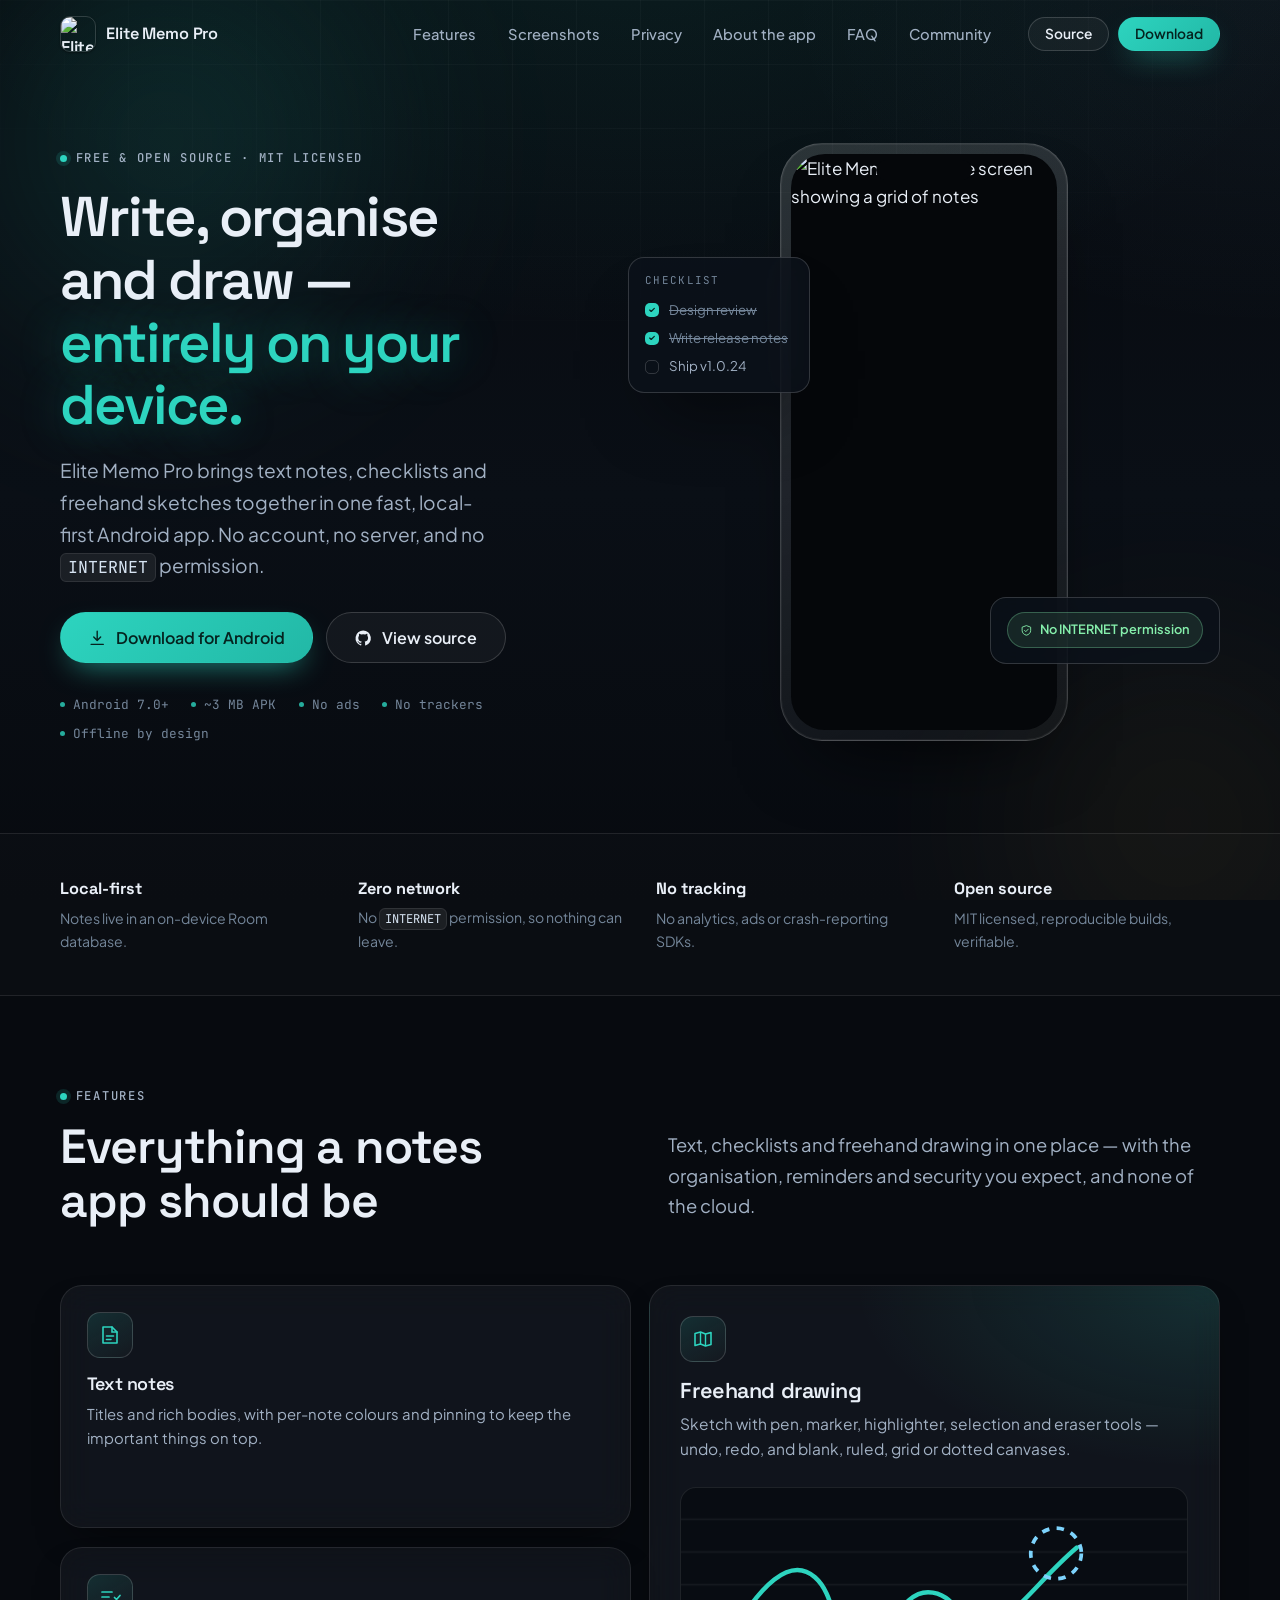
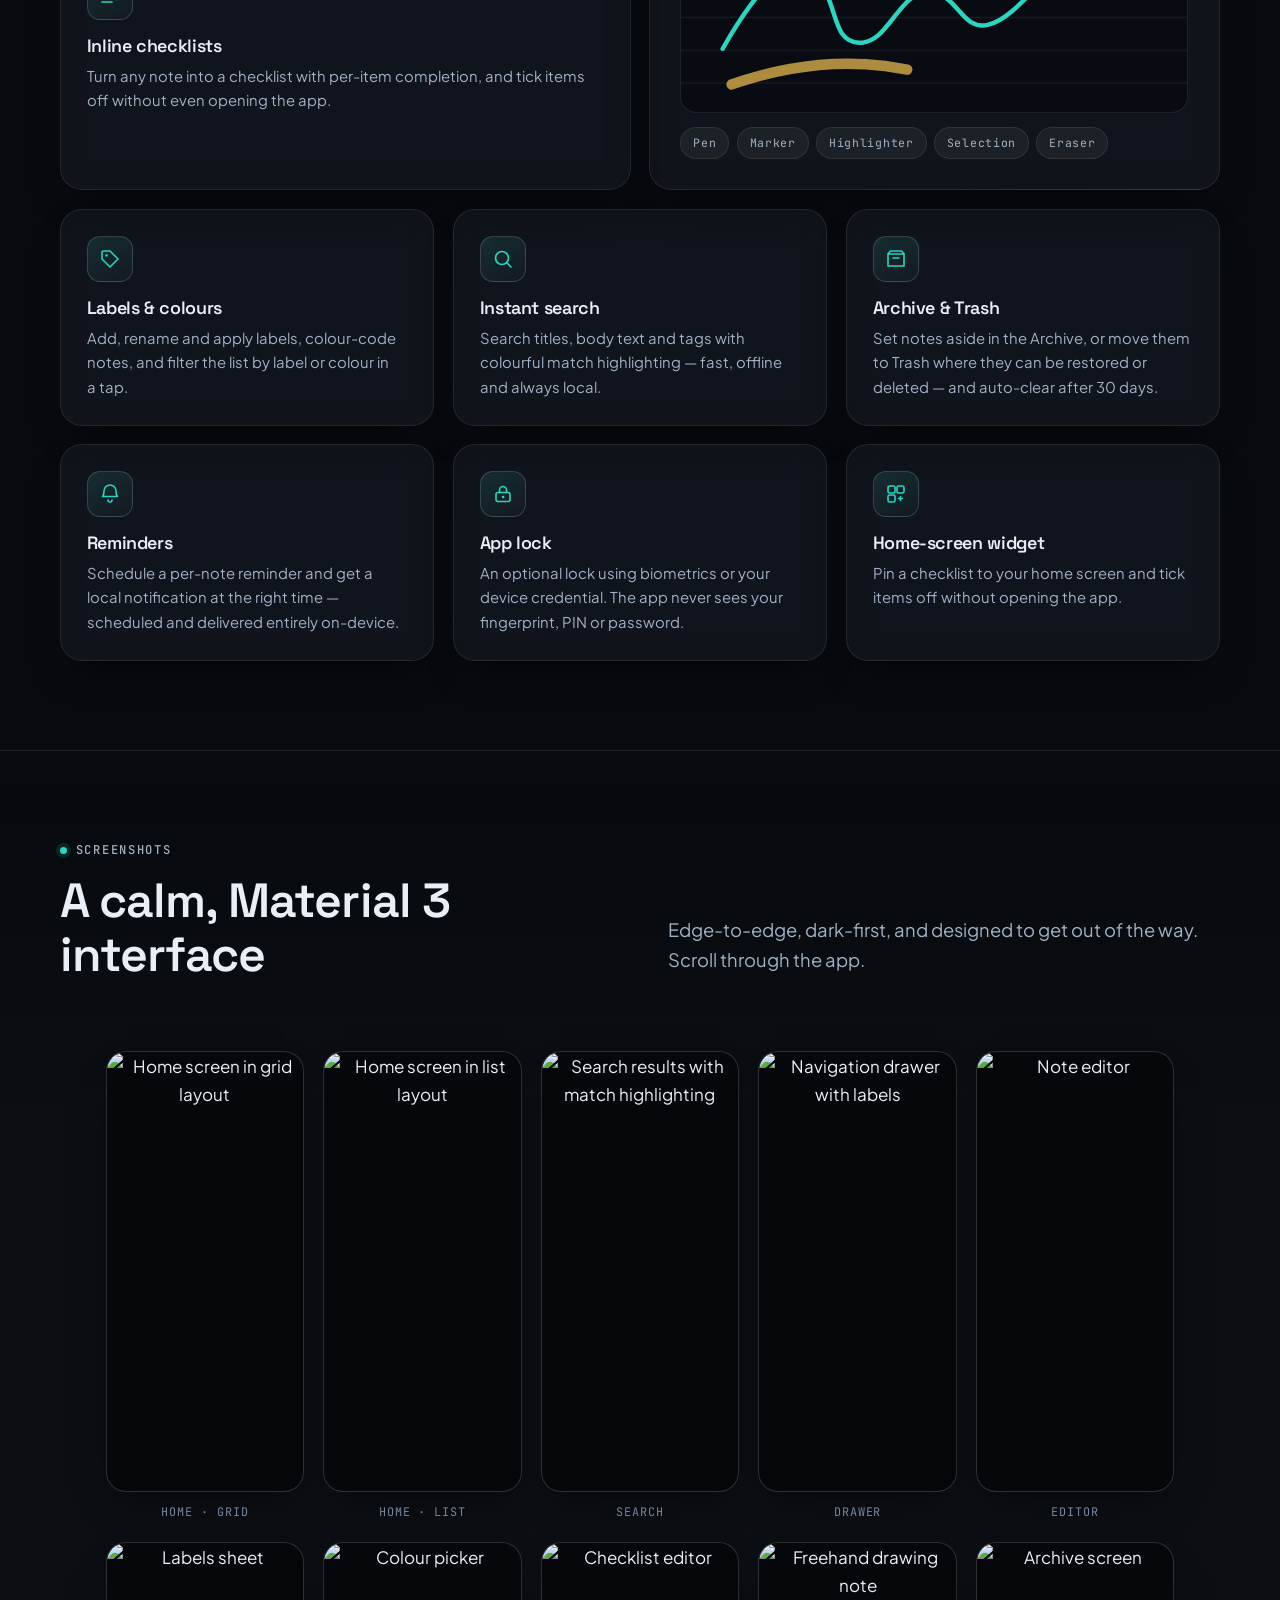
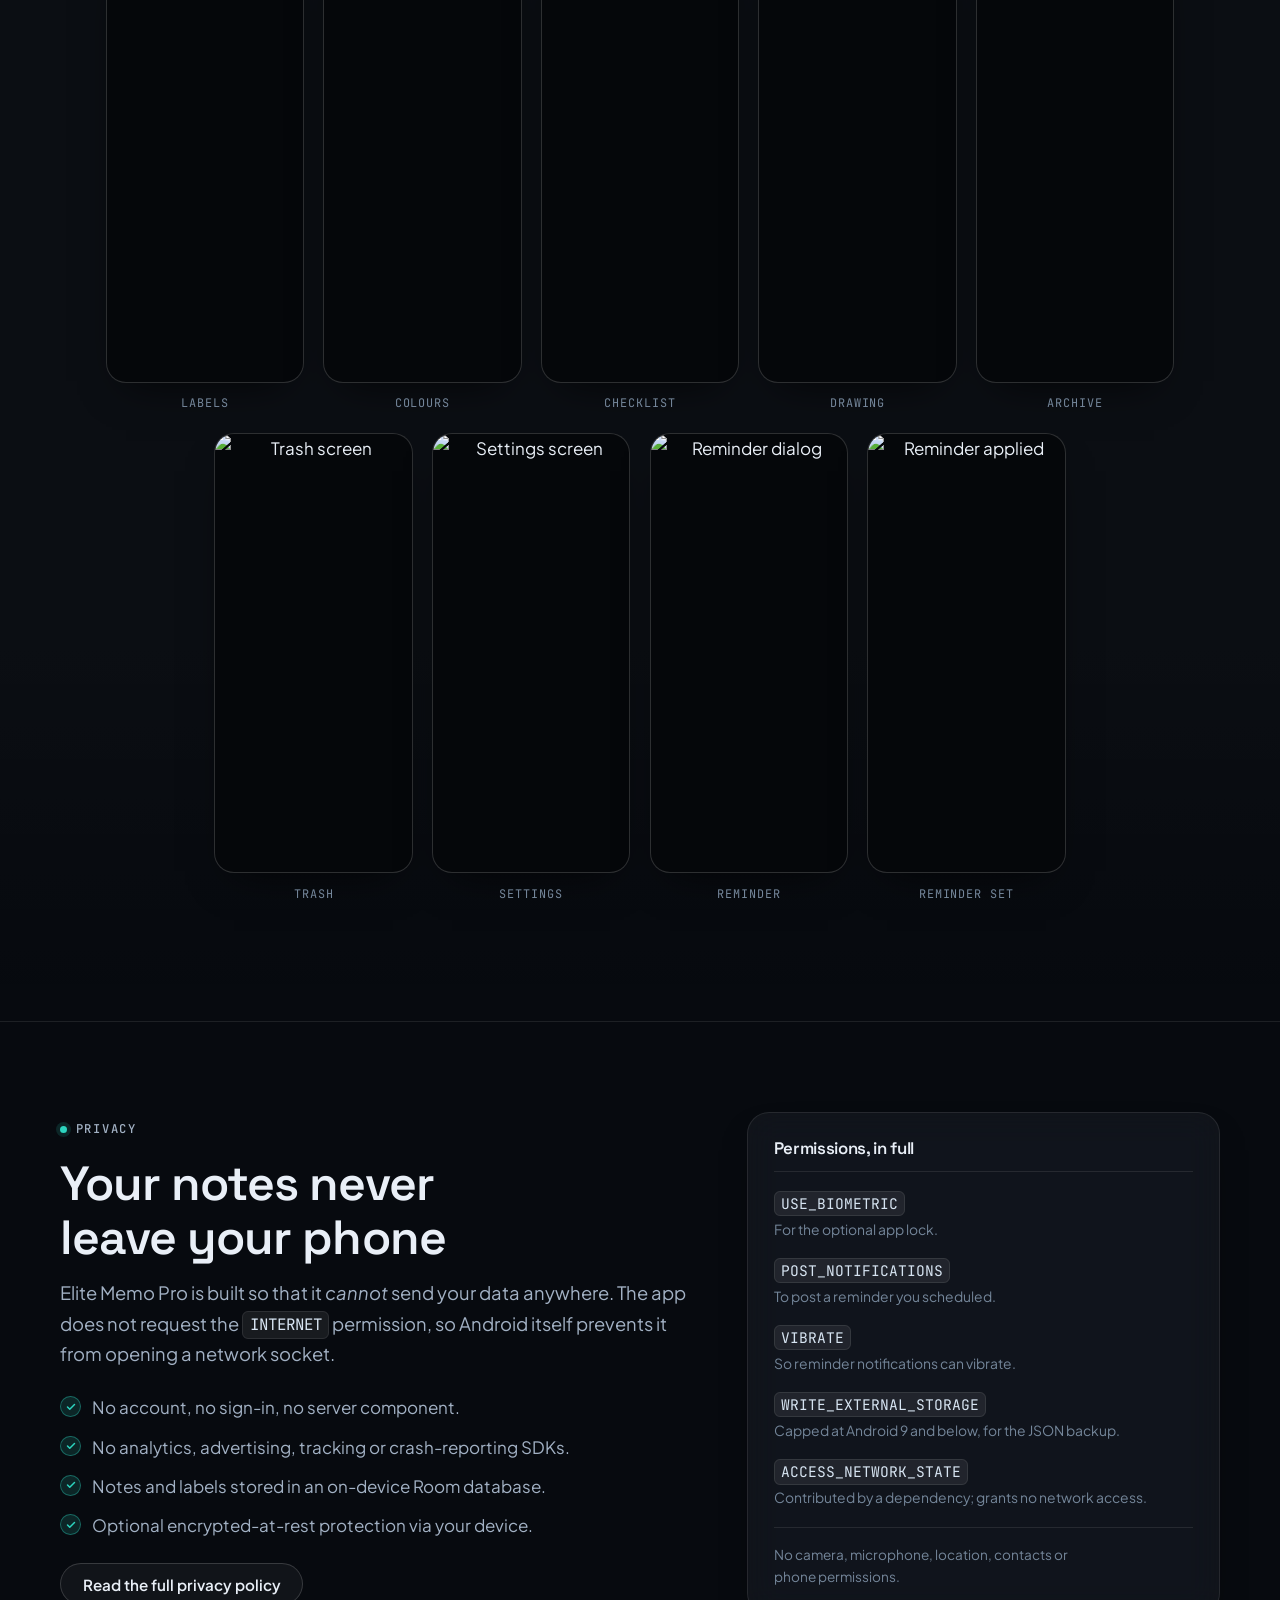
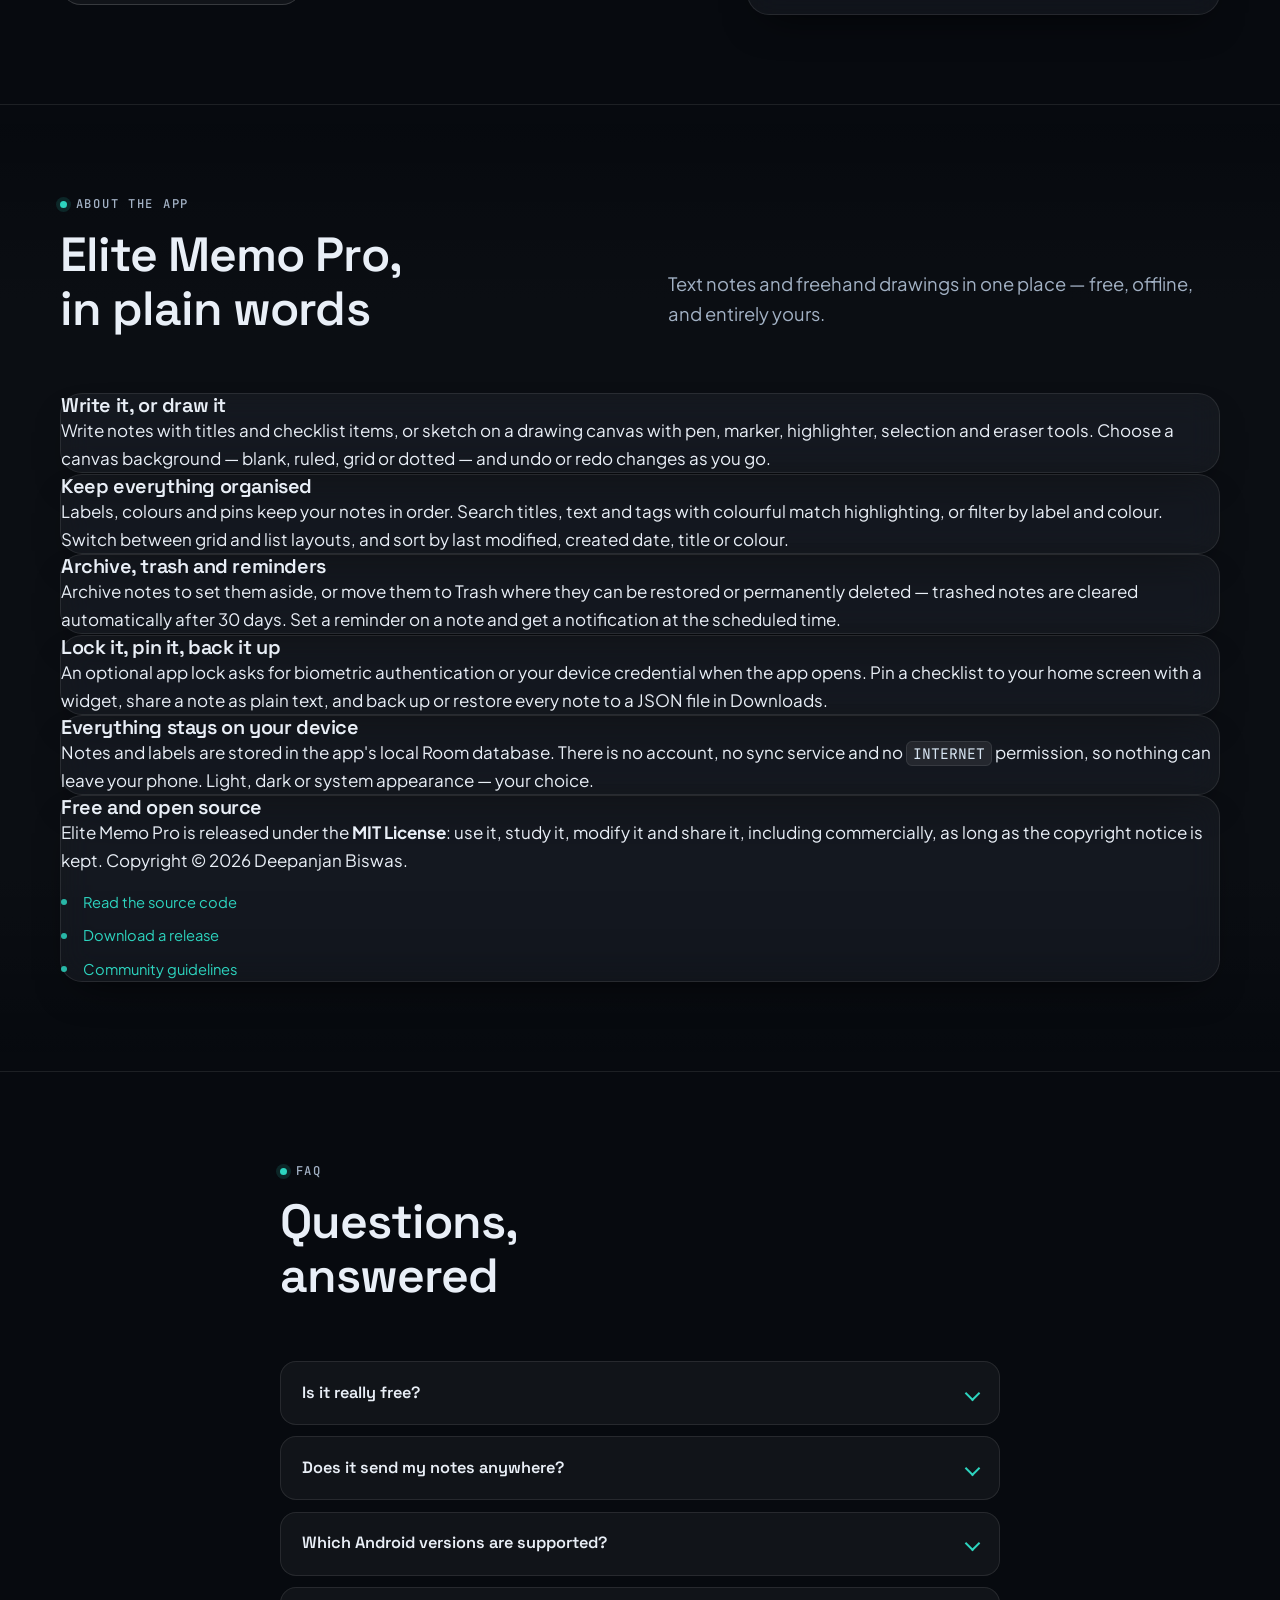
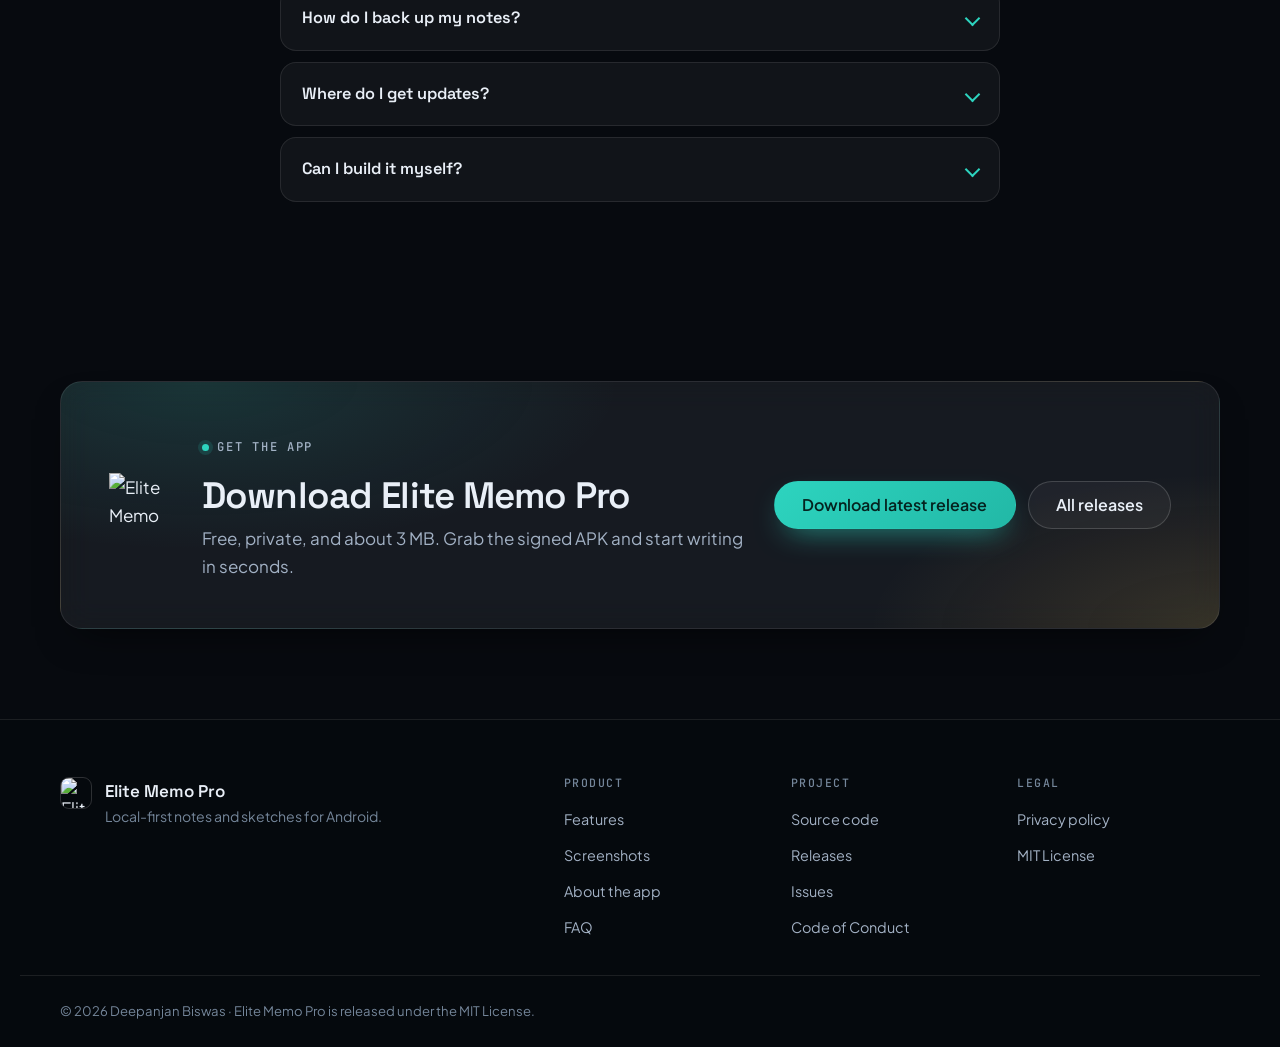
==== commit e2d4f61e: "feat(site): show the app logo and app text instead of developer docs" ====
--- a/index.html
+++ b/index.html
@@ -13,15 +13,42 @@
   <meta property="og:type" content="website" />
   <meta property="og:title" content="Elite Memo Pro — private notes and sketches for Android" />
   <meta property="og:description" content="Text notes, checklists and freehand drawing in one fast, local-first Android app. No account, no server, no INTERNET permission." />
-  <meta property="og:image" content="https://raw.githubusercontent.com/deepanjanxyz/notepad/main/fastlane/metadata/android/en-US/images/featureGraphic.png" />
+  <meta property="og:site_name" content="Elite Memo Pro" />
+  <meta property="og:image" content="https://deepanjanxyz.github.io/elitememopro/assets/img/feature-graphic.png" />
+  <meta property="og:image:width" content="1024" />
+  <meta property="og:image:height" content="500" />
+  <meta property="og:image:alt" content="Elite Memo Pro — notes and freehand sketches for Android" />
   <meta property="og:url" content="https://deepanjanxyz.github.io/elitememopro/" />
   <meta name="twitter:card" content="summary_large_image" />
   <meta name="twitter:title" content="Elite Memo Pro — private notes and sketches for Android" />
   <meta name="twitter:description" content="Text notes, checklists and freehand drawing in one fast, local-first Android app." />
-  <meta name="twitter:image" content="https://raw.githubusercontent.com/deepanjanxyz/notepad/main/fastlane/metadata/android/en-US/images/featureGraphic.png" />
-
-  <link rel="icon" href="https://raw.githubusercontent.com/deepanjanxyz/notepad/main/fastlane/metadata/android/en-US/images/icon.png" />
-  <link rel="apple-touch-icon" href="https://raw.githubusercontent.com/deepanjanxyz/notepad/main/fastlane/metadata/android/en-US/images/icon.png" />
+  <meta name="twitter:image" content="https://deepanjanxyz.github.io/elitememopro/assets/img/feature-graphic.png" />
+  <meta name="twitter:image:alt" content="Elite Memo Pro — notes and freehand sketches for Android" />
+
+  <!-- Tells Google and other search engines this site is Elite Memo Pro, not a generic Pages site -->
+  <script type="application/ld+json">
+  {
+    "@context": "https://schema.org",
+    "@type": "SoftwareApplication",
+    "name": "Elite Memo Pro",
+    "alternateName": "Elite Memo Pro — notes and sketches for Android",
+    "applicationCategory": "ProductivityApplication",
+    "operatingSystem": "Android 7.0+",
+    "url": "https://deepanjanxyz.github.io/elitememopro/",
+    "image": "https://deepanjanxyz.github.io/elitememopro/assets/img/icon-512.png",
+    "description": "Elite Memo Pro is a local-first Android notes app that brings text notes, checklists and freehand drawing together. No account, no server, no INTERNET permission.",
+    "isAccessibleForFree": true,
+    "offers": { "@type": "Offer", "price": "0", "priceCurrency": "INR" },
+    "license": "https://github.com/deepanjanxyz/notepad/blob/main/LICENSE",
+    "downloadUrl": "https://github.com/deepanjanxyz/notepad/releases/latest",
+    "author": { "@type": "Person", "name": "Deepanjan Biswas" }
+  }
+  </script>
+
+  <link rel="icon" type="image/png" sizes="48x48" href="assets/img/favicon-48.png" />
+  <link rel="icon" type="image/png" sizes="96x96" href="assets/img/favicon-96.png" />
+  <link rel="icon" type="image/png" sizes="192x192" href="assets/img/icon-192.png" />
+  <link rel="apple-touch-icon" sizes="180x180" href="assets/img/apple-touch-icon.png" />
 
   <link rel="preconnect" href="https://fonts.googleapis.com" />
   <link rel="preconnect" href="https://fonts.gstatic.com" crossorigin />
@@ -42,7 +69,7 @@
   <header class="site-header" id="top">
     <div class="container site-header__inner">
       <a class="brand" href="#top">
-        <img class="brand__icon" src="https://raw.githubusercontent.com/deepanjanxyz/notepad/main/fastlane/metadata/android/en-US/images/icon.png" alt="" width="36" height="36" decoding="async" />
+        <img class="brand__icon" src="assets/img/icon-192.png" alt="Elite Memo Pro logo" width="36" height="36" decoding="async" />
         <span class="brand__text">Elite&nbsp;Memo&nbsp;Pro</span>
       </a>
 
@@ -57,7 +84,7 @@
           <li><a class="nav__link" href="#features">Features</a></li>
           <li><a class="nav__link" href="#screenshots">Screenshots</a></li>
           <li><a class="nav__link" href="#privacy">Privacy</a></li>
-          <li><a class="nav__link" href="#docs">Documentation</a></li>
+          <li><a class="nav__link" href="#about">About the app</a></li>
           <li><a class="nav__link" href="#faq">FAQ</a></li>
           <li><a class="nav__link" href="conduct.html">Community</a></li>
         </ul>
@@ -313,91 +340,50 @@
       </div>
     </section>
 
-    <!-- ================= DOCUMENTATION ================= -->
-    <section class="section section--alt" id="docs" aria-labelledby="docs-title">
+    <!-- ================= ABOUT THE APP ================= -->
+    <section class="section section--alt" id="about" aria-labelledby="about-title">
       <div class="container">
         <header class="section-head reveal">
-          <p class="eyebrow"><span class="dot"></span> Documentation</p>
-          <h2 class="section-title" id="docs-title">Install, build and verify</h2>
-          <p class="section-lead">Everything you need to run Elite Memo Pro, check it for yourself, or build it from source.</p>
+          <p class="eyebrow"><span class="dot"></span> About the app</p>
+          <h2 class="section-title" id="about-title">Elite Memo Pro, in plain words</h2>
+          <p class="section-lead">Text notes and freehand drawings in one place &mdash; free, offline, and entirely yours.</p>
         </header>
 
-        <div class="docs">
-          <nav class="docs__nav" aria-label="Documentation sections">
-            <ul role="list">
-              <li><a href="#doc-install">Installation</a></li>
-              <li><a href="#doc-repro">Reproducible builds</a></li>
-              <li><a href="#doc-architecture">Architecture</a></li>
-              <li><a href="#doc-build">Build from source</a></li>
-              <li><a href="#doc-contributing">Contributing</a></li>
-              <li><a href="#doc-license">License</a></li>
+        <div class="about">
+          <article class="card about__card reveal">
+            <h3 class="about__card-title">Write it, or draw it</h3>
+            <p>Write notes with titles and checklist items, or sketch on a drawing canvas with pen, marker, highlighter, selection and eraser tools. Choose a canvas background &mdash; blank, ruled, grid or dotted &mdash; and undo or redo changes as you go.</p>
+          </article>
+
+          <article class="card about__card reveal">
+            <h3 class="about__card-title">Keep everything organised</h3>
+            <p>Labels, colours and pins keep your notes in order. Search titles, text and tags with colourful match highlighting, or filter by label and colour. Switch between grid and list layouts, and sort by last modified, created date, title or colour.</p>
+          </article>
+
+          <article class="card about__card reveal">
+            <h3 class="about__card-title">Archive, trash and reminders</h3>
+            <p>Archive notes to set them aside, or move them to Trash where they can be restored or permanently deleted &mdash; trashed notes are cleared automatically after 30 days. Set a reminder on a note and get a notification at the scheduled time.</p>
+          </article>
+
+          <article class="card about__card reveal">
+            <h3 class="about__card-title">Lock it, pin it, back it up</h3>
+            <p>An optional app lock asks for biometric authentication or your device credential when the app opens. Pin a checklist to your home screen with a widget, share a note as plain text, and back up or restore every note to a JSON file in Downloads.</p>
+          </article>
+
+          <article class="card about__card reveal">
+            <h3 class="about__card-title">Everything stays on your device</h3>
+            <p>Notes and labels are stored in the app's local Room database. There is no account, no sync service and no <code>INTERNET</code> permission, so nothing can leave your phone. Light, dark or system appearance &mdash; your choice.</p>
+          </article>
+
+          <article class="card about__card reveal">
+            <h3 class="about__card-title">Free and open source</h3>
+            <p>Elite Memo Pro is released under the <strong>MIT License</strong>: use it, study it, modify it and share it, including commercially, as long as the copyright notice is kept. Copyright &copy; 2026 Deepanjan Biswas.</p>
+            <ul class="doc__list" role="list">
+              <li><a href="https://github.com/deepanjanxyz/notepad" target="_blank" rel="noopener">Read the source code</a></li>
+              <li><a href="https://github.com/deepanjanxyz/notepad/releases" target="_blank" rel="noopener">Download a release</a></li>
+              <li><a href="conduct.html">Community guidelines</a></li>
             </ul>
-          </nav>
-
-          <div class="docs__body">
-            <article class="card doc reveal" id="doc-install">
-              <h3 class="doc__title">Installation</h3>
-              <p>Download the signed APK from the latest release and open it on your device. Elite Memo Pro runs on Android 7.0 (API 24) and newer, and the universal build works on every architecture.</p>
-              <pre class="code"><code># Grab the universal APK for the newest release
-curl -LO https://github.com/deepanjanxyz/notepad/releases/latest/download/EliteMemoPro-v1.0.24-24-universal.apk
-
-# Install it over ADB (or just tap the file on the device)
-adb install EliteMemoPro-v1.0.24-24-universal.apk</code></pre>
-              <p class="doc__note">Because the APK is installed outside an app store, Android will ask you to allow installs from your browser or file manager the first time.</p>
-            </article>
-
-            <article class="card doc reveal" id="doc-repro">
-              <h3 class="doc__title">Reproducible builds</h3>
-              <p>Elite Memo Pro publishes the exact APK the developer signed. F-Droid rebuilds the same commit from source; if the two match byte-for-byte, the developer's own signed APK is shipped, so your signature and update path never change.</p>
-              <ul class="doc__list" role="list">
-                <li><code>Binaries</code> points at the GitHub release asset.</li>
-                <li><code>AllowedAPKSigningKeys</code> pins the signing certificate (SHA-256).</li>
-                <li>Every release is tagged and the full commit hash is recorded.</li>
-              </ul>
-            </article>
-
-            <article class="card doc reveal" id="doc-architecture">
-              <h3 class="doc__title">Architecture</h3>
-              <p>Written in Kotlin with Jetpack Compose, split into focused Gradle modules so the domain layer stays free of Android dependencies.</p>
-              <div class="module-grid">
-                <div class="module"><span class="module__name">:app</span><span class="module__desc">Compose UI, navigation, app lock</span></div>
-                <div class="module"><span class="module__name">:domain</span><span class="module__desc">Use cases and models</span></div>
-                <div class="module"><span class="module__name">:data</span><span class="module__desc">Room database and DataStore</span></div>
-                <div class="module"><span class="module__name">:core</span><span class="module__desc">Shared utilities</span></div>
-                <div class="module"><span class="module__name">:features</span><span class="module__desc">Feature screens</span></div>
-              </div>
-              <p class="doc__note">Reminders are scheduled with WorkManager; notes, labels and settings live in an on-device Room database and Preferences DataStore.</p>
-            </article>
-
-            <article class="card doc reveal" id="doc-build">
-              <h3 class="doc__title">Build from source</h3>
-              <p>You need JDK 21 and the Android SDK (platform 37). The project builds with the Gradle wrapper.</p>
-              <pre class="code"><code>git clone https://github.com/deepanjanxyz/notepad.git
-cd notepad
-
-# Debug build
-./gradlew assembleDebug
-
-# Release build (needs your own signing config)
-./gradlew assembleRelease</code></pre>
-            </article>
-
-            <article class="card doc reveal" id="doc-contributing">
-              <h3 class="doc__title">Contributing</h3>
-              <p>Contributions are welcome. Keep the <code>:domain</code> module free of Android dependencies, keep unit tests green, and use Conventional Commits.</p>
-              <ul class="doc__list" role="list">
-                <li>Read the <a href="conduct.html">Code of Conduct</a>.</li>
-                <li>Open an <a href="https://github.com/deepanjanxyz/notepad/issues" target="_blank" rel="noopener">issue</a> to discuss a change first.</li>
-                <li>Follow <code>feat:</code>, <code>fix:</code>, <code>refactor:</code>, <code>docs:</code>, <code>chore:</code>.</li>
-              </ul>
-            </article>
-
-            <article class="card doc reveal" id="doc-license">
-              <h3 class="doc__title">License</h3>
-              <p>Elite Memo Pro is released under the <strong>MIT License</strong>. You are free to use, study, modify and redistribute it, including commercially, provided the copyright notice is kept.</p>
-              <p class="doc__note">Copyright &copy; 2026 Deepanjan Biswas.</p>
-            </article>
-          </div>
+          </article>
         </div>
       </div>
     </section>
@@ -443,6 +429,7 @@
     <section class="section download" aria-labelledby="download-title">
       <div class="container">
         <div class="card download__card reveal">
+          <img class="download__logo" src="assets/img/icon-192.png" alt="Elite Memo Pro logo" width="64" height="64" loading="lazy" decoding="async" />
           <div class="download__copy">
             <p class="eyebrow"><span class="dot"></span> Get the app</p>
             <h2 class="download__title" id="download-title">Download Elite Memo Pro</h2>
@@ -460,7 +447,7 @@
   <footer class="site-footer">
     <div class="container site-footer__inner">
       <div class="site-footer__brand">
-        <img src="https://raw.githubusercontent.com/deepanjanxyz/notepad/main/fastlane/metadata/android/en-US/images/icon.png" alt="" width="32" height="32" loading="lazy" decoding="async" />
+        <img src="assets/img/icon-192.png" alt="Elite Memo Pro logo" width="32" height="32" loading="lazy" decoding="async" />
         <div>
           <p class="site-footer__name">Elite Memo Pro</p>
           <p class="site-footer__tag">Local-first notes and sketches for Android.</p>
@@ -473,7 +460,7 @@
           <ul role="list">
             <li><a href="#features">Features</a></li>
             <li><a href="#screenshots">Screenshots</a></li>
-            <li><a href="#docs">Documentation</a></li>
+            <li><a href="#about">About the app</a></li>
             <li><a href="#faq">FAQ</a></li>
           </ul>
         </div>
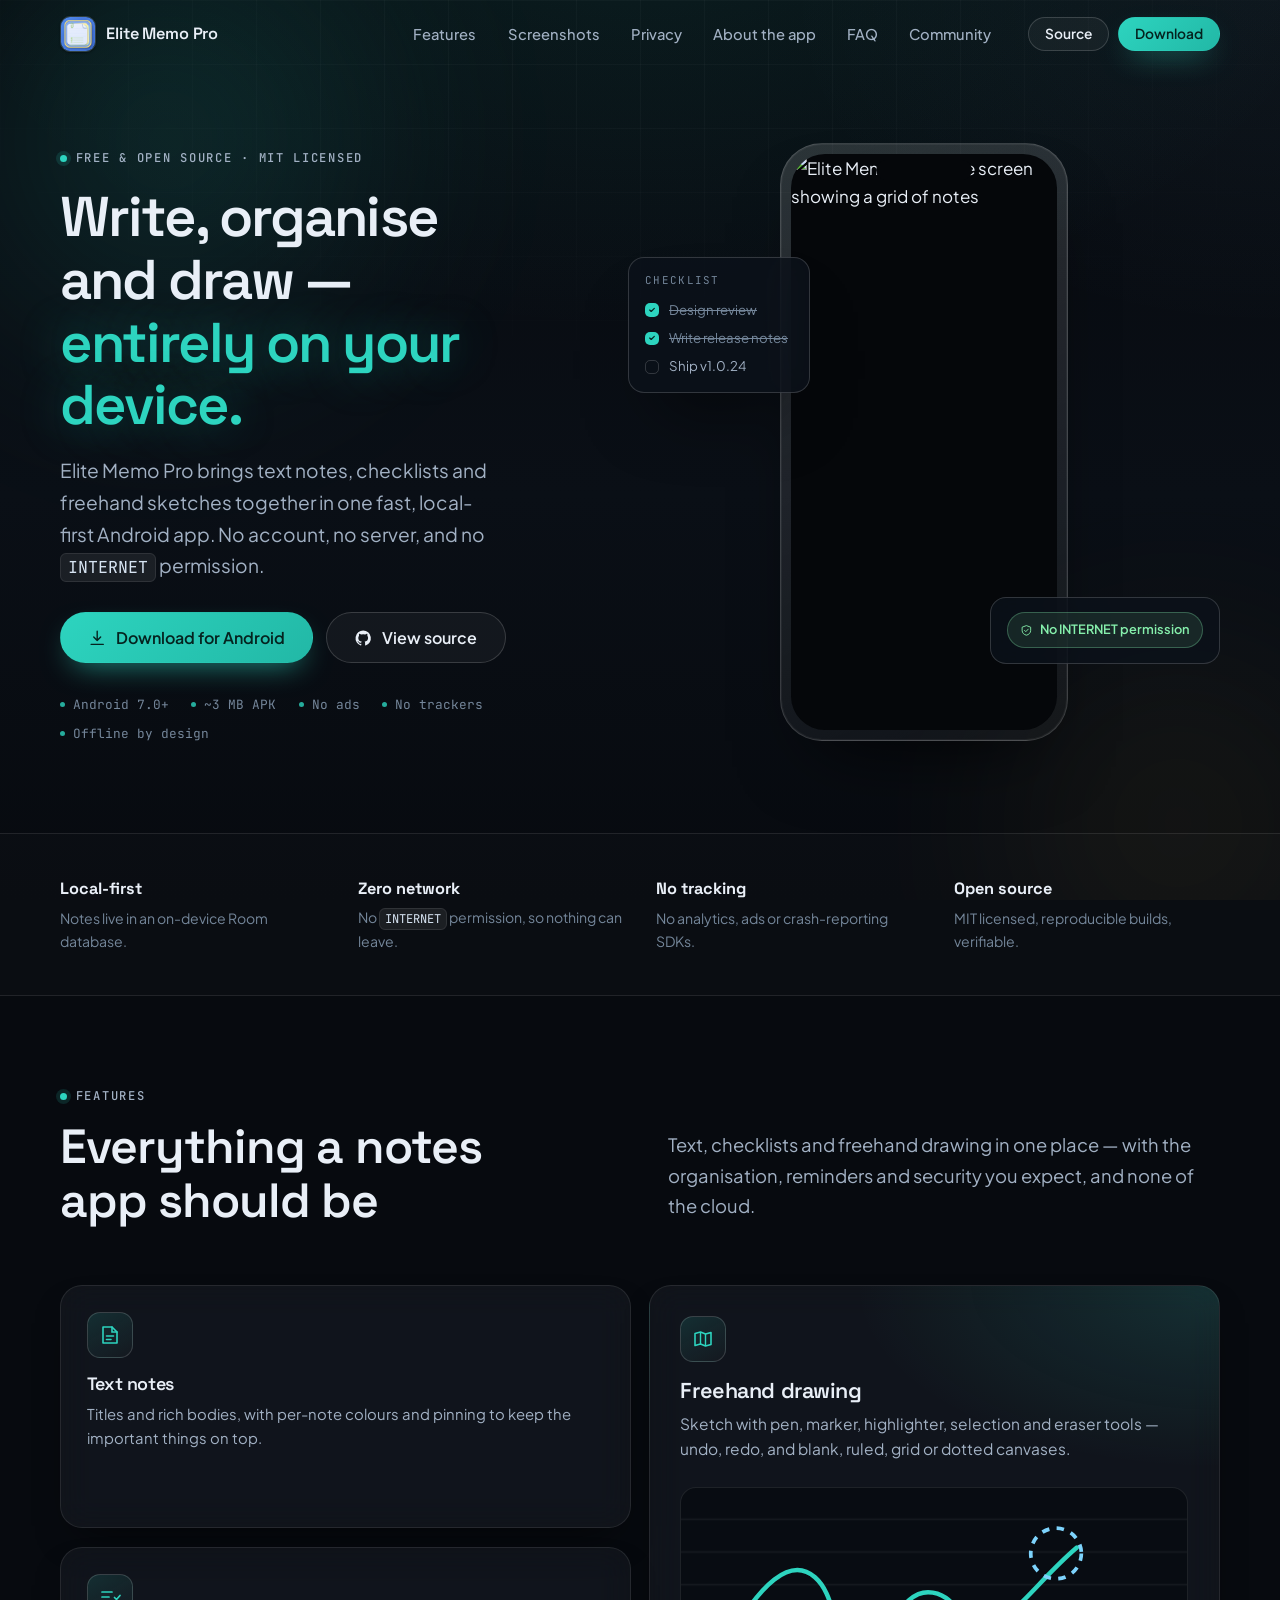
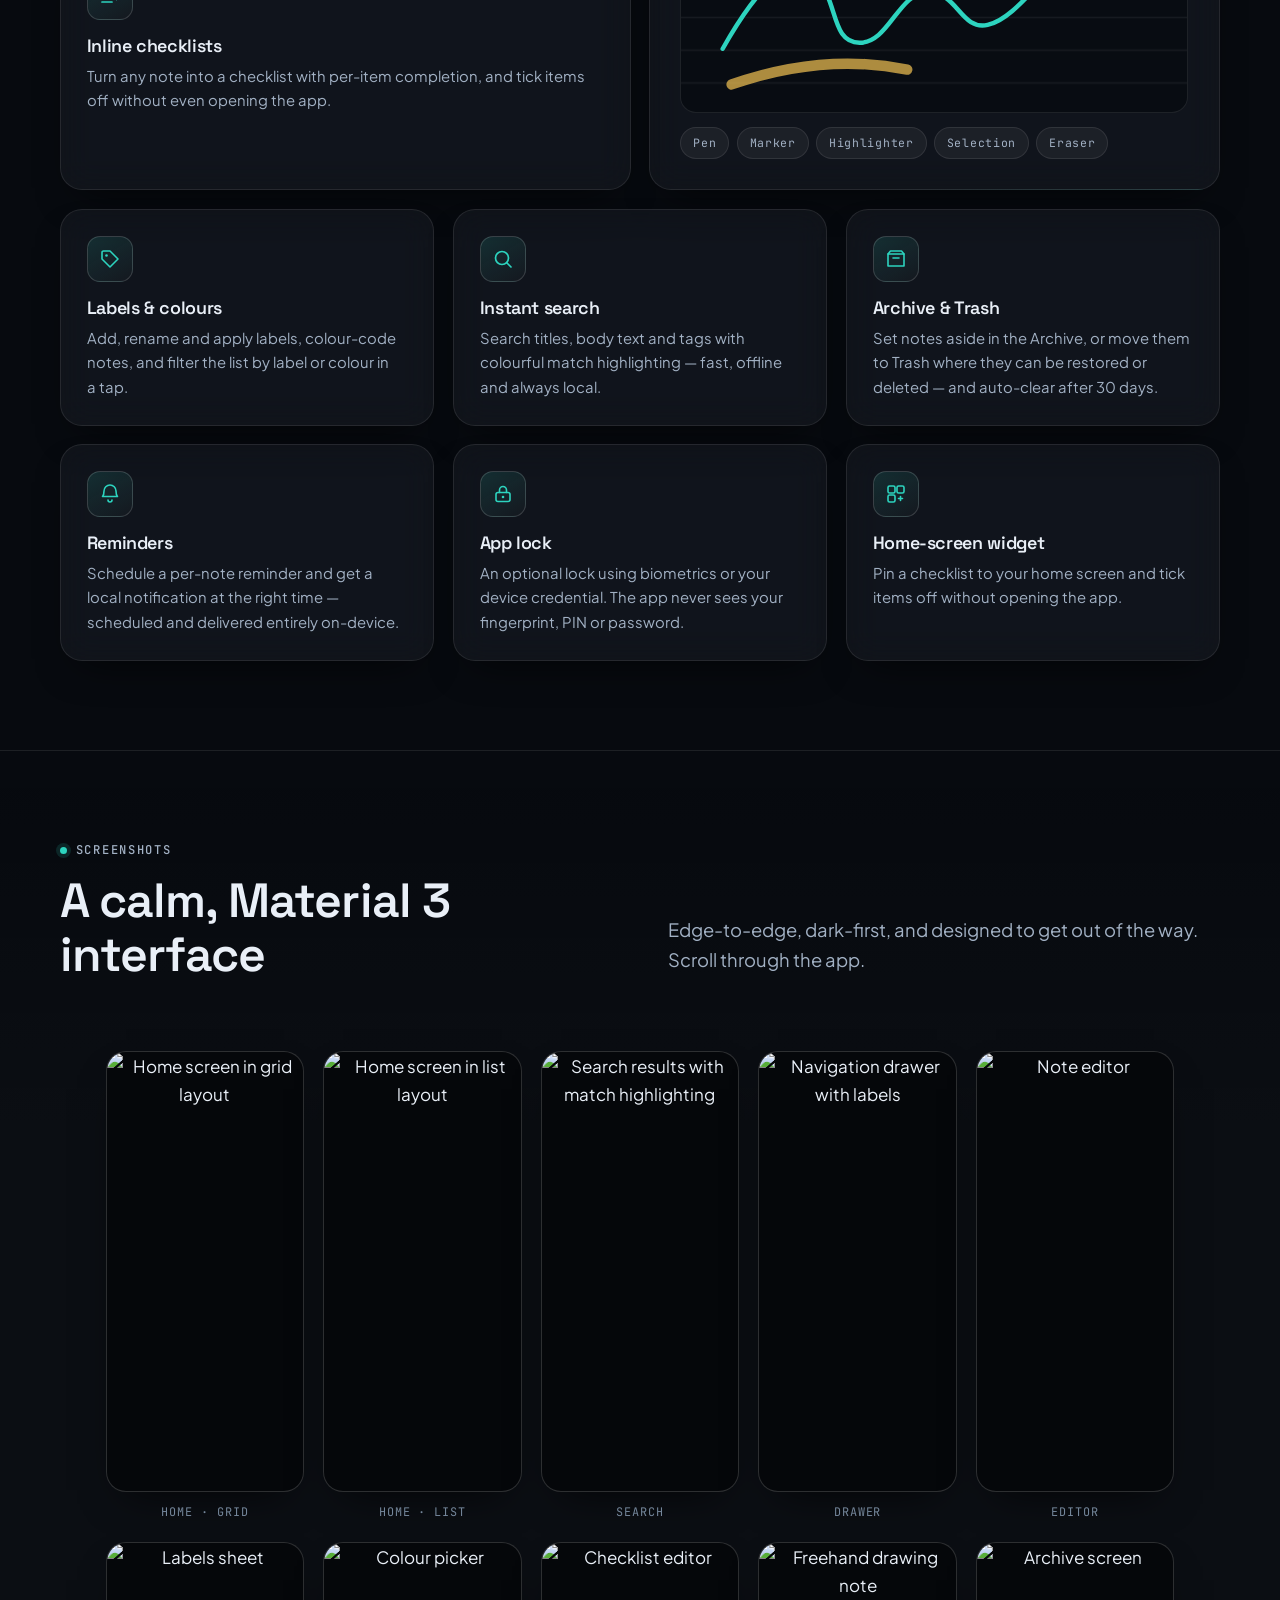
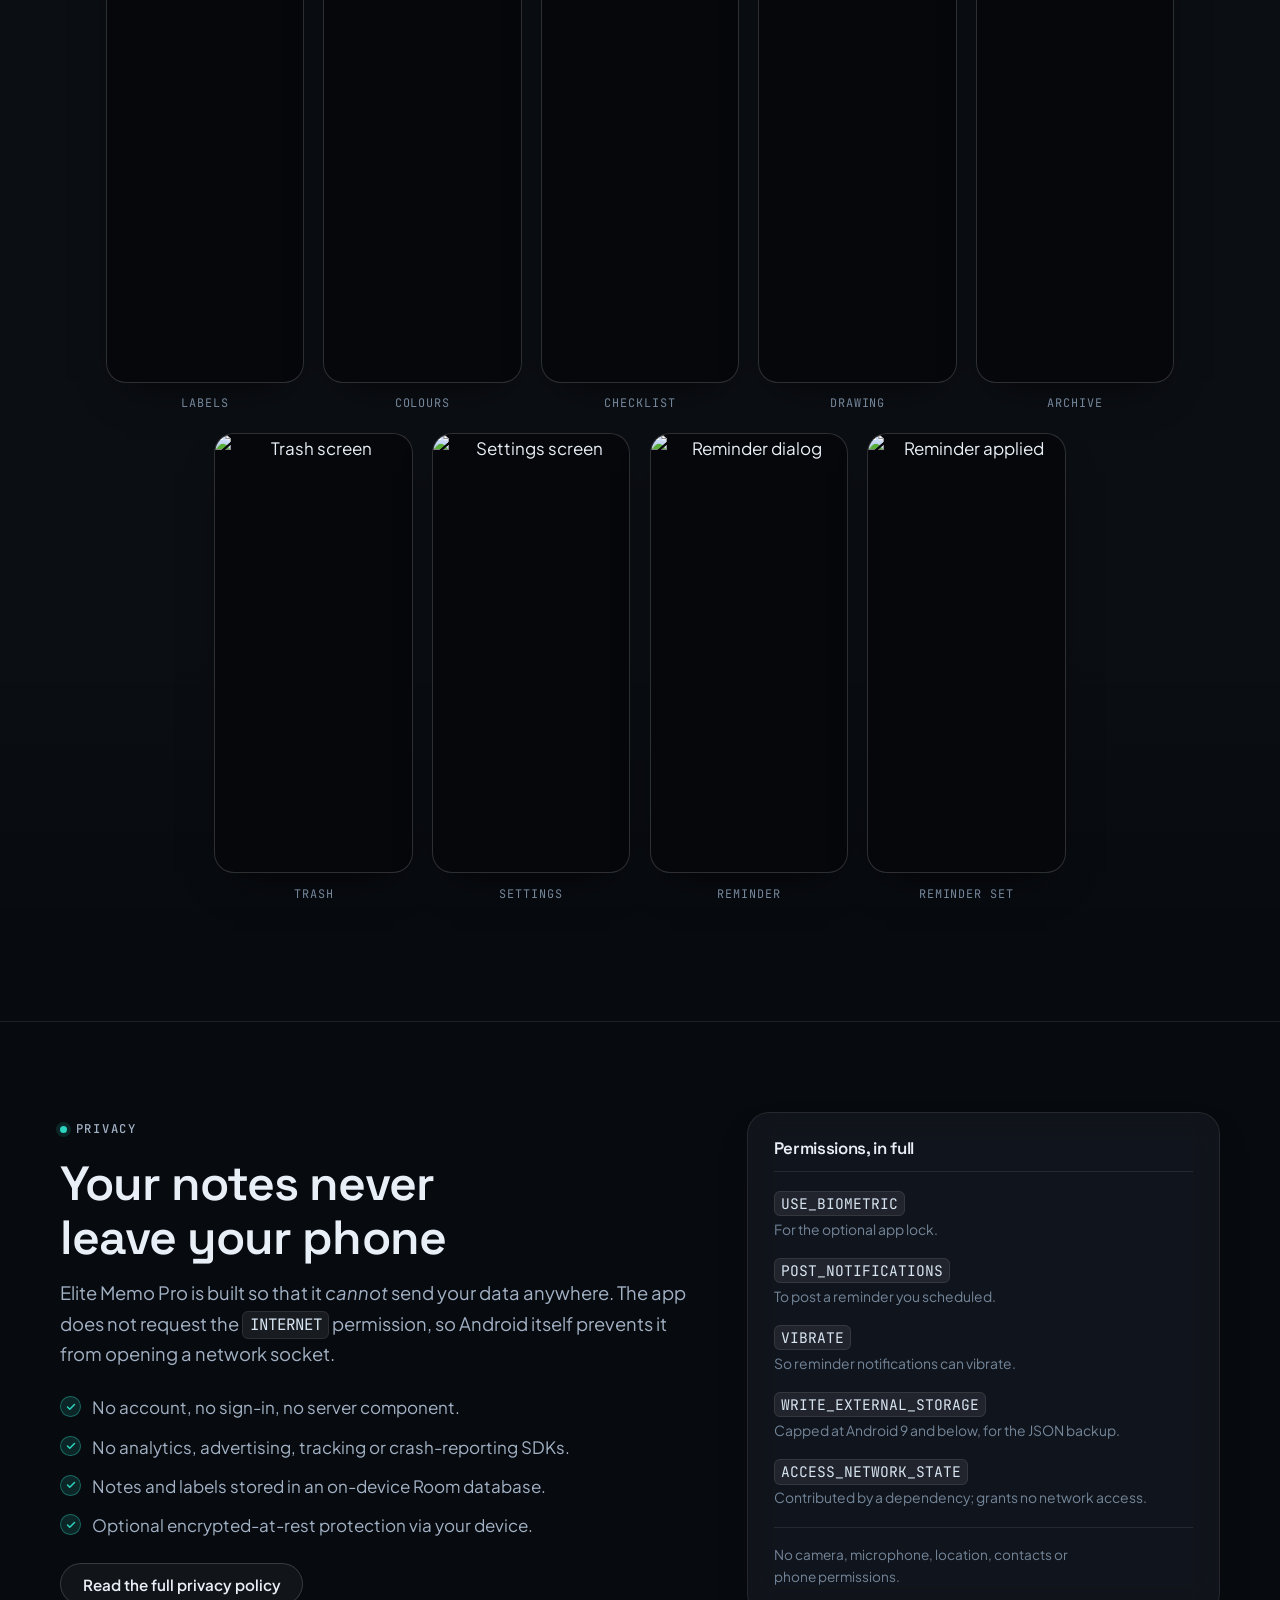
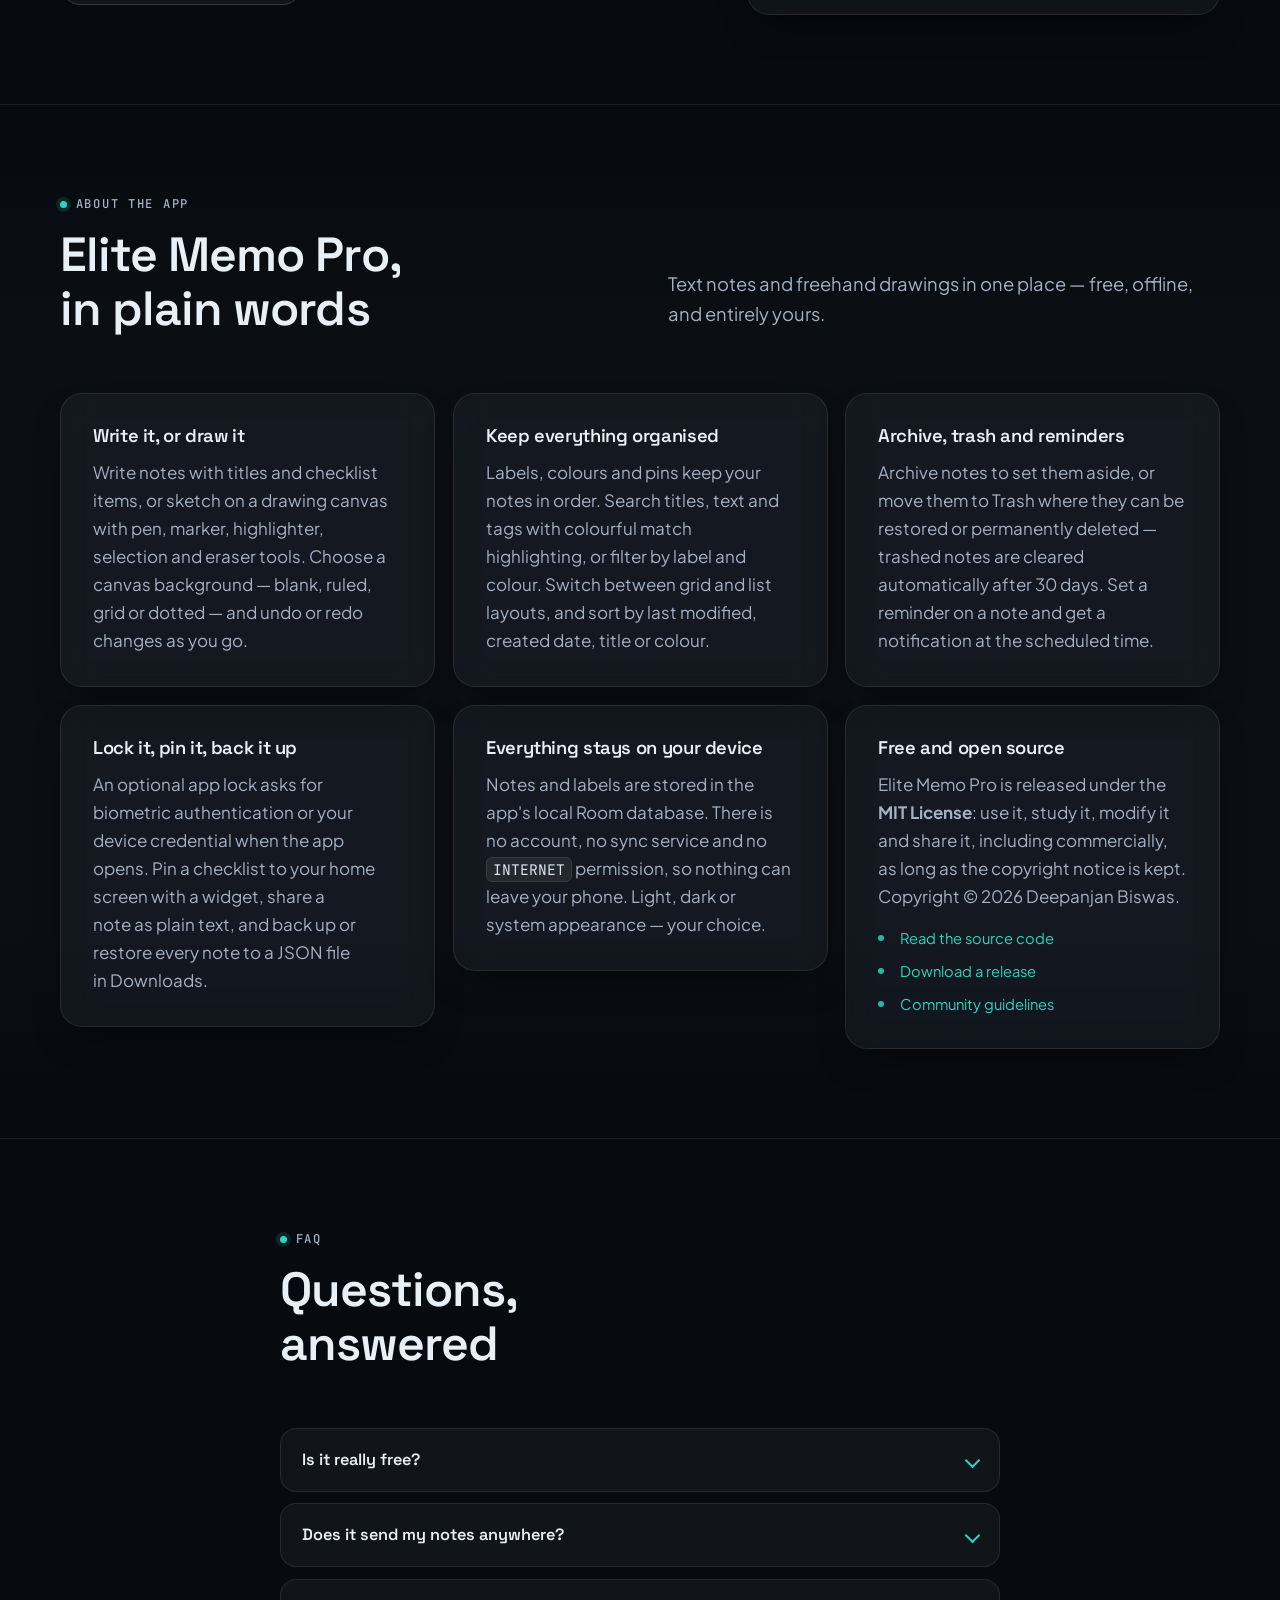
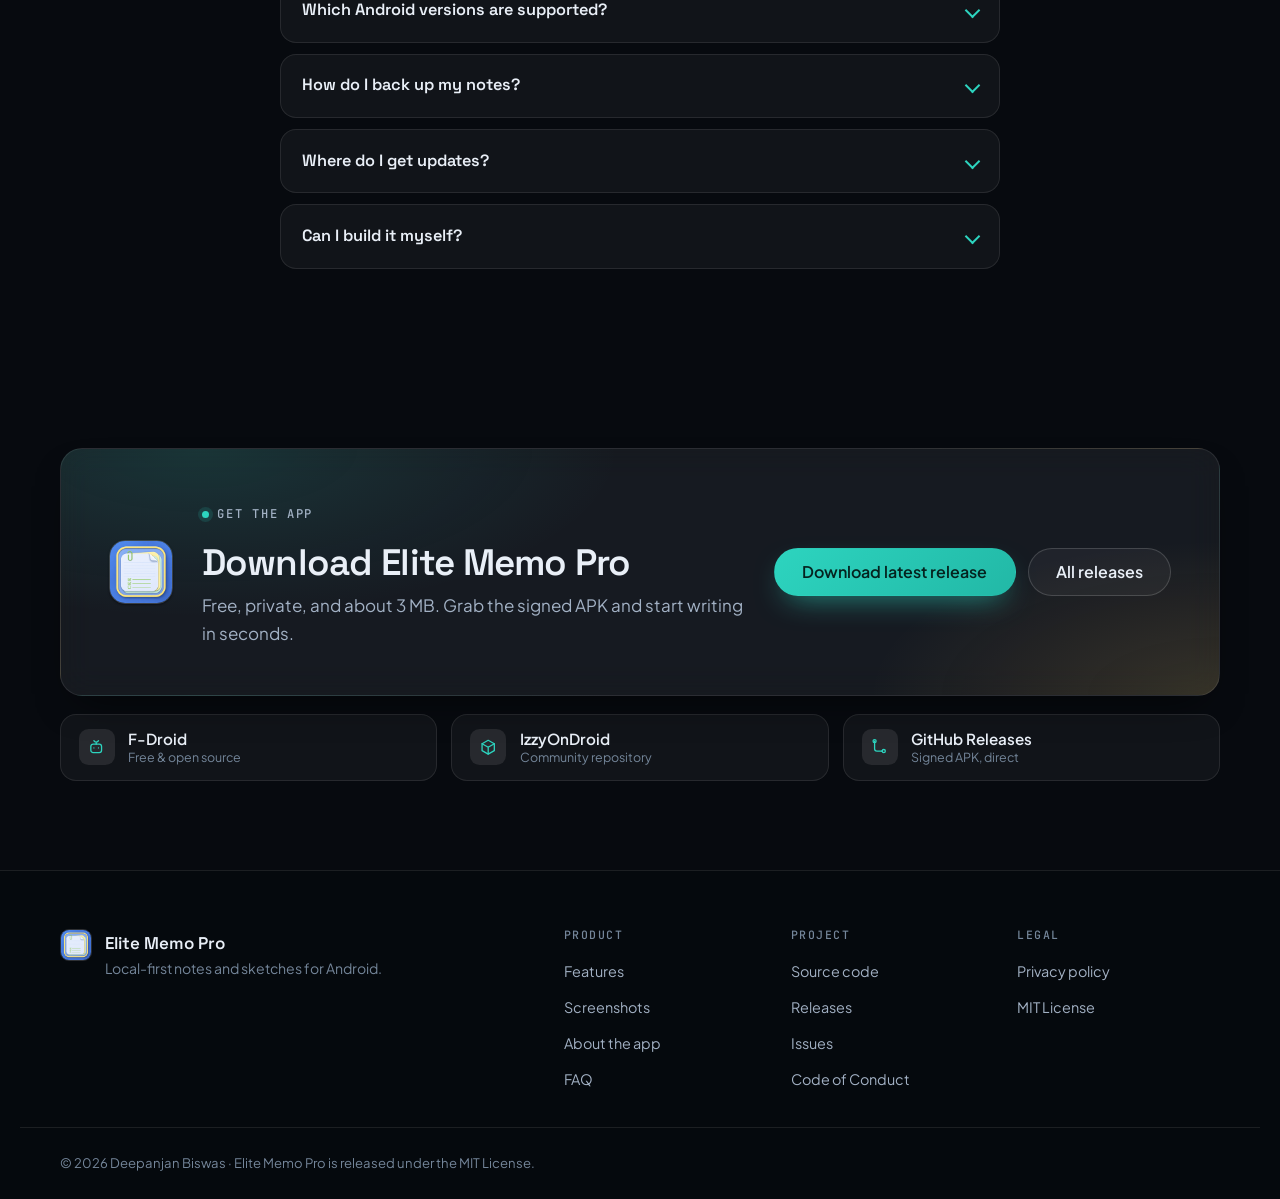
==== commit 4f53b1f8: "Add the official store listings under the download button F-Droid and IzzyOnDroid are where the app " ====
--- a/index.html
+++ b/index.html
@@ -440,6 +440,54 @@
             <a class="btn btn--ghost btn--lg" href="https://github.com/deepanjanxyz/notepad/releases" target="_blank" rel="noopener">All releases</a>
           </div>
         </div>
+
+        <!-- Official listings only: the F-Droid repository, the IzzyOnDroid
+             community repository, and the signed APKs published on GitHub.
+             No APK mirror sites - those re-host builds nobody can vouch for,
+             and a notes app is not something to install from one. -->
+        <div class="store-row">
+          <a class="store-btn" href="https://f-droid.org/packages/com.deepanjanxyz.notepad/" target="_blank" rel="noopener">
+            <span class="store-btn__icon" aria-hidden="true">
+              <svg viewBox="0 0 24 24" fill="none" stroke="currentColor" stroke-width="1.7" stroke-linecap="round" stroke-linejoin="round">
+                <rect x="5" y="8" width="14" height="11" rx="3" />
+                <path d="M9 13h.01M15 13h.01" />
+                <path d="M12 8V5M9 3.5 10.5 5M15 3.5 13.5 5" />
+              </svg>
+            </span>
+            <span class="store-btn__text">
+              <span class="store-btn__label">F-Droid</span>
+              <span class="store-btn__sub">Free &amp; open source</span>
+            </span>
+          </a>
+
+          <a class="store-btn" href="https://apt.izzysoft.de/fdroid/index/apk/com.deepanjanxyz.notepad" target="_blank" rel="noopener">
+            <span class="store-btn__icon" aria-hidden="true">
+              <svg viewBox="0 0 24 24" fill="none" stroke="currentColor" stroke-width="1.7" stroke-linecap="round" stroke-linejoin="round">
+                <path d="M12 3 20 7.5v9L12 21 4 16.5v-9L12 3Z" />
+                <path d="M4 7.5 12 12l8-4.5M12 12v9" />
+              </svg>
+            </span>
+            <span class="store-btn__text">
+              <span class="store-btn__label">IzzyOnDroid</span>
+              <span class="store-btn__sub">Community repository</span>
+            </span>
+          </a>
+
+          <a class="store-btn" href="https://github.com/deepanjanxyz/notepad/releases/latest" target="_blank" rel="noopener">
+            <span class="store-btn__icon" aria-hidden="true">
+              <svg viewBox="0 0 24 24" fill="none" stroke="currentColor" stroke-width="1.7" stroke-linecap="round" stroke-linejoin="round">
+                <path d="M6 4v10a3 3 0 0 0 3 3h6" />
+                <circle cx="6" cy="4" r="2" />
+                <circle cx="18" cy="17" r="2" />
+                <path d="M15 17h1" />
+              </svg>
+            </span>
+            <span class="store-btn__text">
+              <span class="store-btn__label">GitHub Releases</span>
+              <span class="store-btn__sub">Signed APK, direct</span>
+            </span>
+          </a>
+        </div>
       </div>
     </section>
   </main>
--- a/assets/css/style.css
+++ b/assets/css/style.css
@@ -13,7 +13,7 @@
    9.  Features
    10. Screenshots
    11. Privacy
-   12. Documentation
+   12. About the app
    13. FAQ
    14. Download CTA
    15. Footer
@@ -819,8 +819,20 @@
 }
 
 /* ==========================================================================
-   12. Documentation
-   ========================================================================== */
+   12. About the app
+   ========================================================================== */
+.about {
+  display: grid;
+  grid-template-columns: repeat(auto-fit, minmax(280px, 1fr));
+  gap: 1.1rem;
+  align-items: start;
+}
+.about__card { min-width: 0; padding: clamp(1.4rem, 3vw, 2rem); }
+.about__card-title { font-size: 1.15rem; margin-bottom: 0.7rem; }
+.about__card p { color: var(--text-dim); }
+.about__card p + p { margin-top: 0.85rem; }
+
+/* Documentation grid, kept for the deeper anchors older links still use. */
 .docs {
   display: grid;
   grid-template-columns: 220px minmax(0, 1fr);
@@ -992,7 +1004,56 @@
   margin-bottom: 0.5rem;
 }
 .download__lead { color: var(--text-dim); max-width: 34rem; }
+.download__logo {
+  flex: 0 0 auto;
+  width: 64px;
+  height: 64px;
+  border-radius: var(--r-md);
+  border: 1px solid var(--border-2);
+  box-shadow: var(--shadow-sm);
+}
 .download__actions { display: flex; flex-wrap: wrap; gap: 0.75rem; }
+
+/* The official listings, under the primary call to action. Three equal cards
+   rather than three buttons: this row answers "where else is it", and it should
+   not compete with the download button above it. */
+.store-row {
+  display: grid;
+  grid-template-columns: repeat(auto-fit, minmax(14rem, 1fr));
+  gap: 0.9rem;
+  margin-top: 1.1rem;
+}
+.store-btn {
+  display: flex;
+  align-items: center;
+  gap: 0.85rem;
+  padding: 0.9rem 1.1rem;
+  background: var(--surface);
+  border: 1px solid var(--border);
+  border-radius: var(--r-md);
+  color: var(--text);
+  transition: transform 0.2s ease, background 0.2s ease, border-color 0.2s ease;
+}
+.store-btn:hover {
+  background: var(--surface-2);
+  border-color: var(--border-2);
+  transform: translateY(-2px);
+  text-decoration: none;
+}
+.store-btn__icon {
+  flex: 0 0 auto;
+  display: grid;
+  place-items: center;
+  width: 2.25rem;
+  height: 2.25rem;
+  border-radius: 0.6rem;
+  background: var(--surface-3);
+  color: var(--accent);
+}
+.store-btn__icon svg { width: 1.15rem; height: 1.15rem; }
+.store-btn__text { display: flex; flex-direction: column; line-height: 1.3; }
+.store-btn__label { font-weight: 600; font-size: 0.95rem; }
+.store-btn__sub { font-size: 0.78rem; color: var(--text-mute); }
 
 /* ==========================================================================
    15. Footer
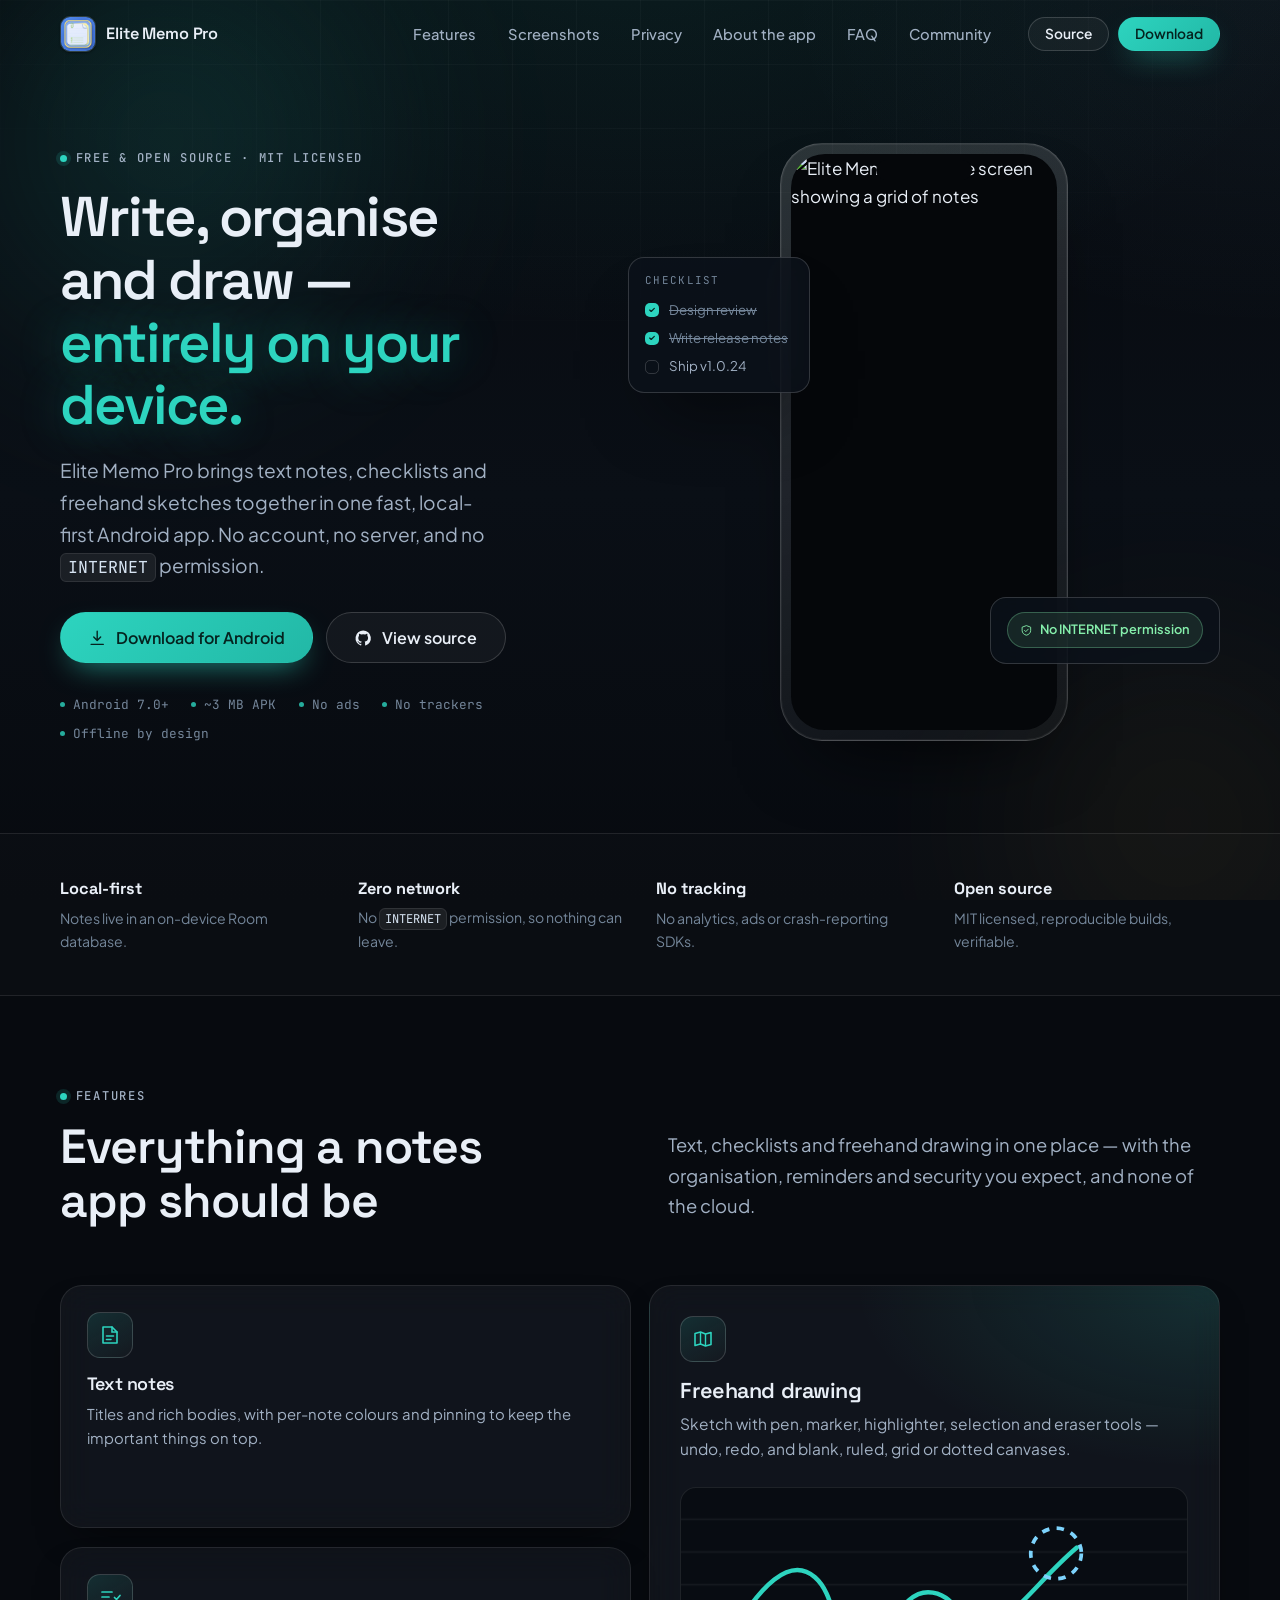
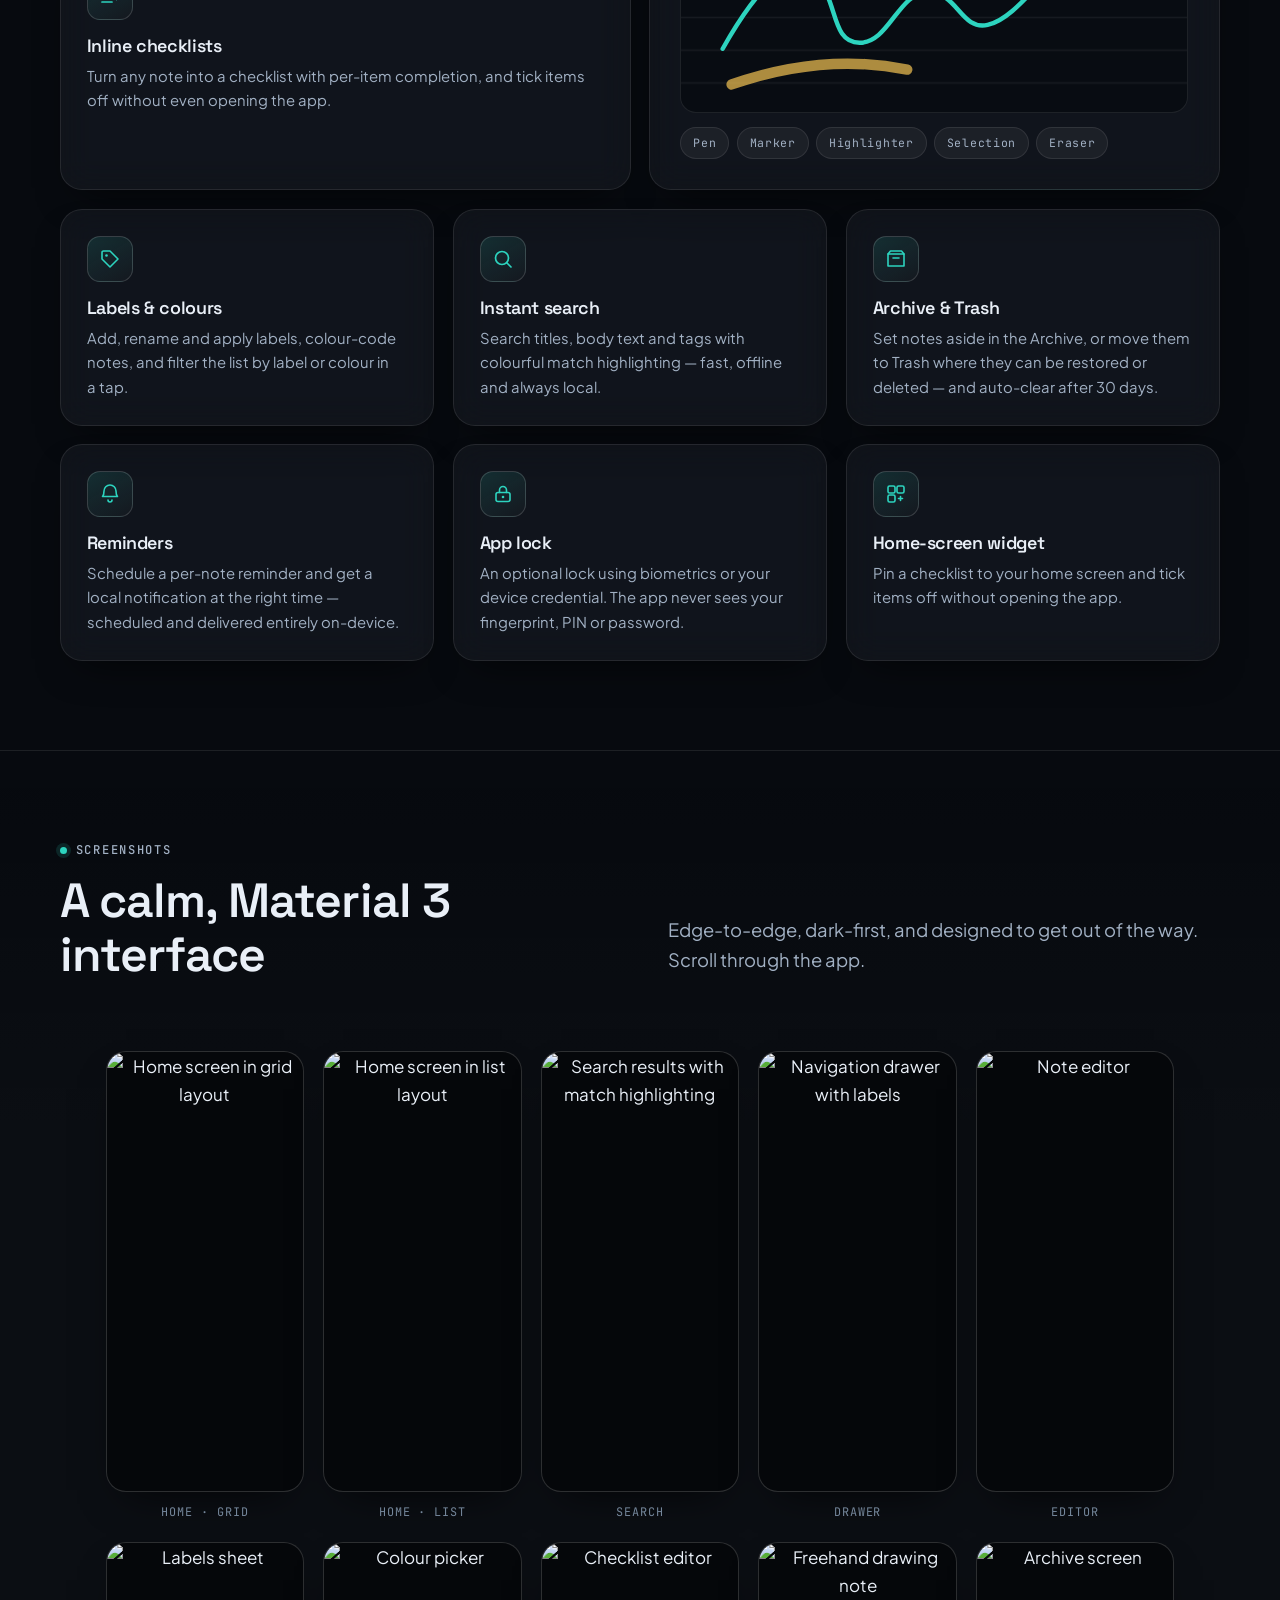
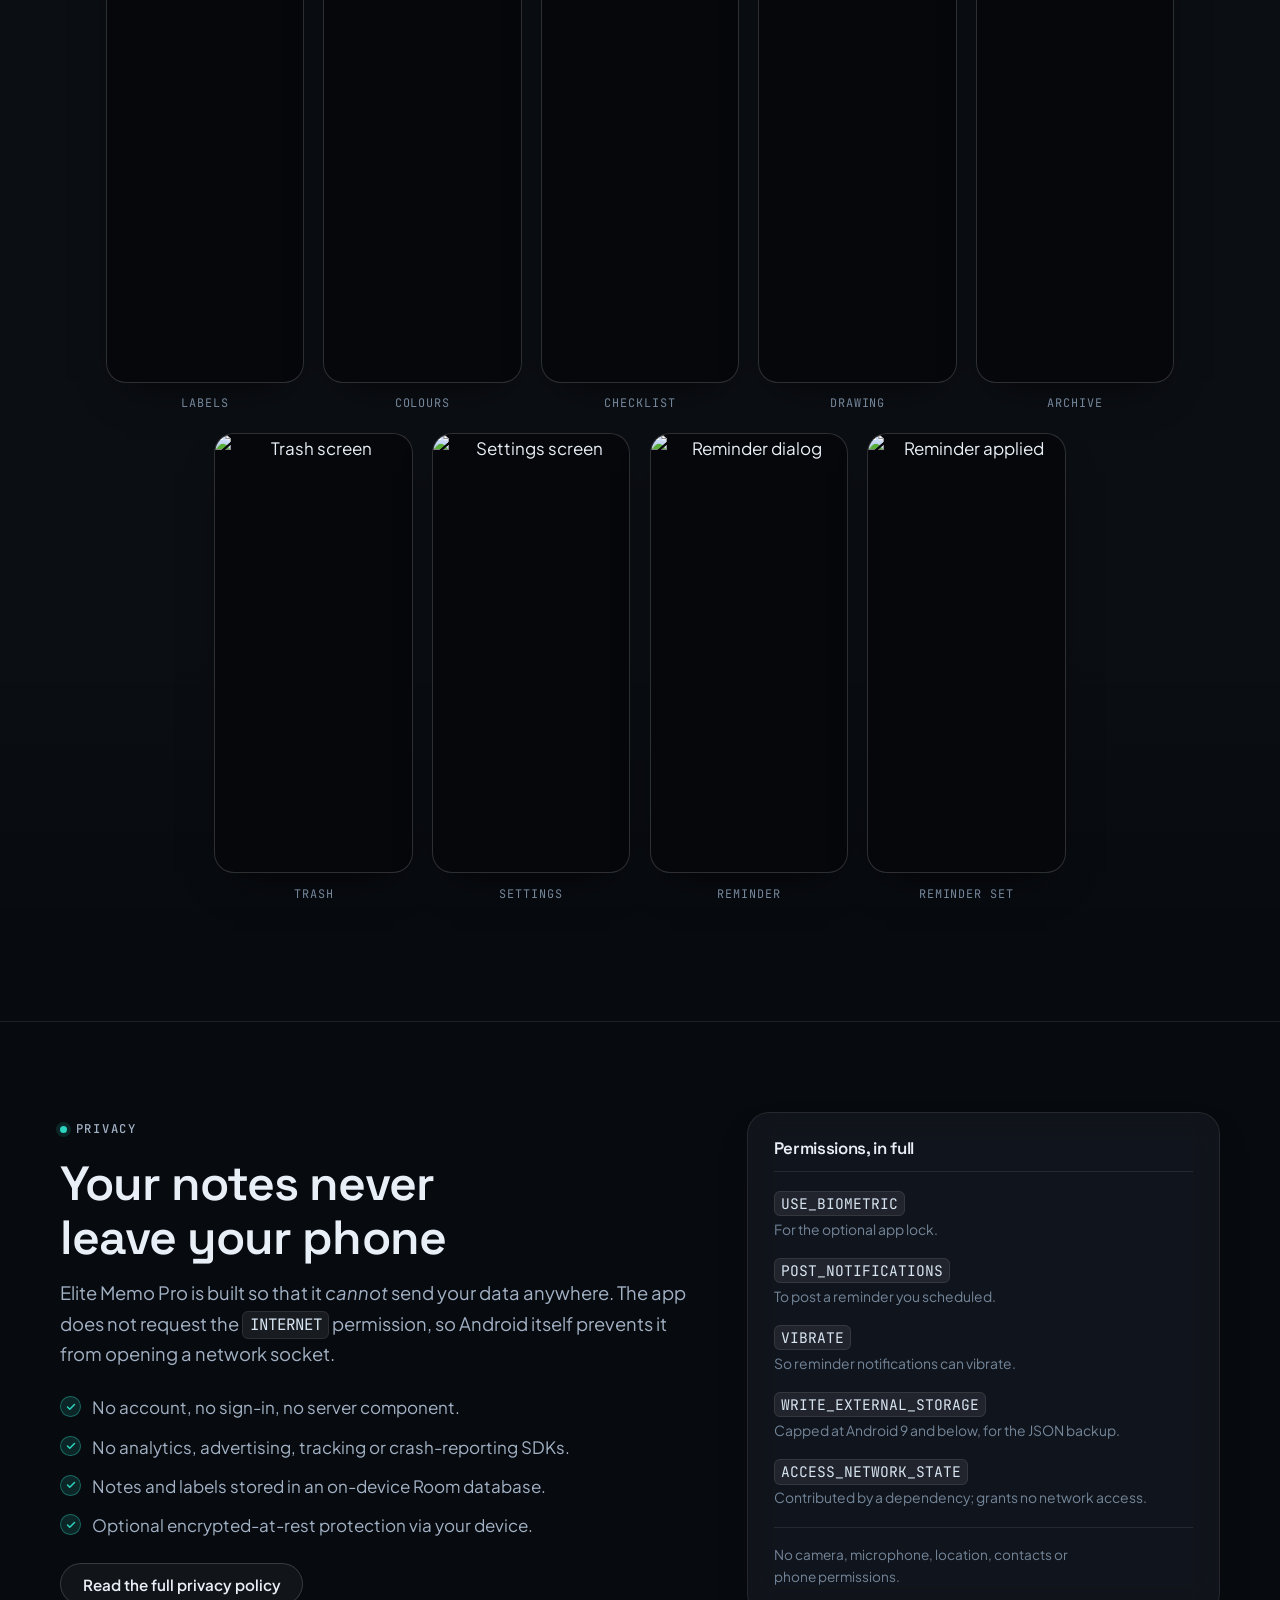
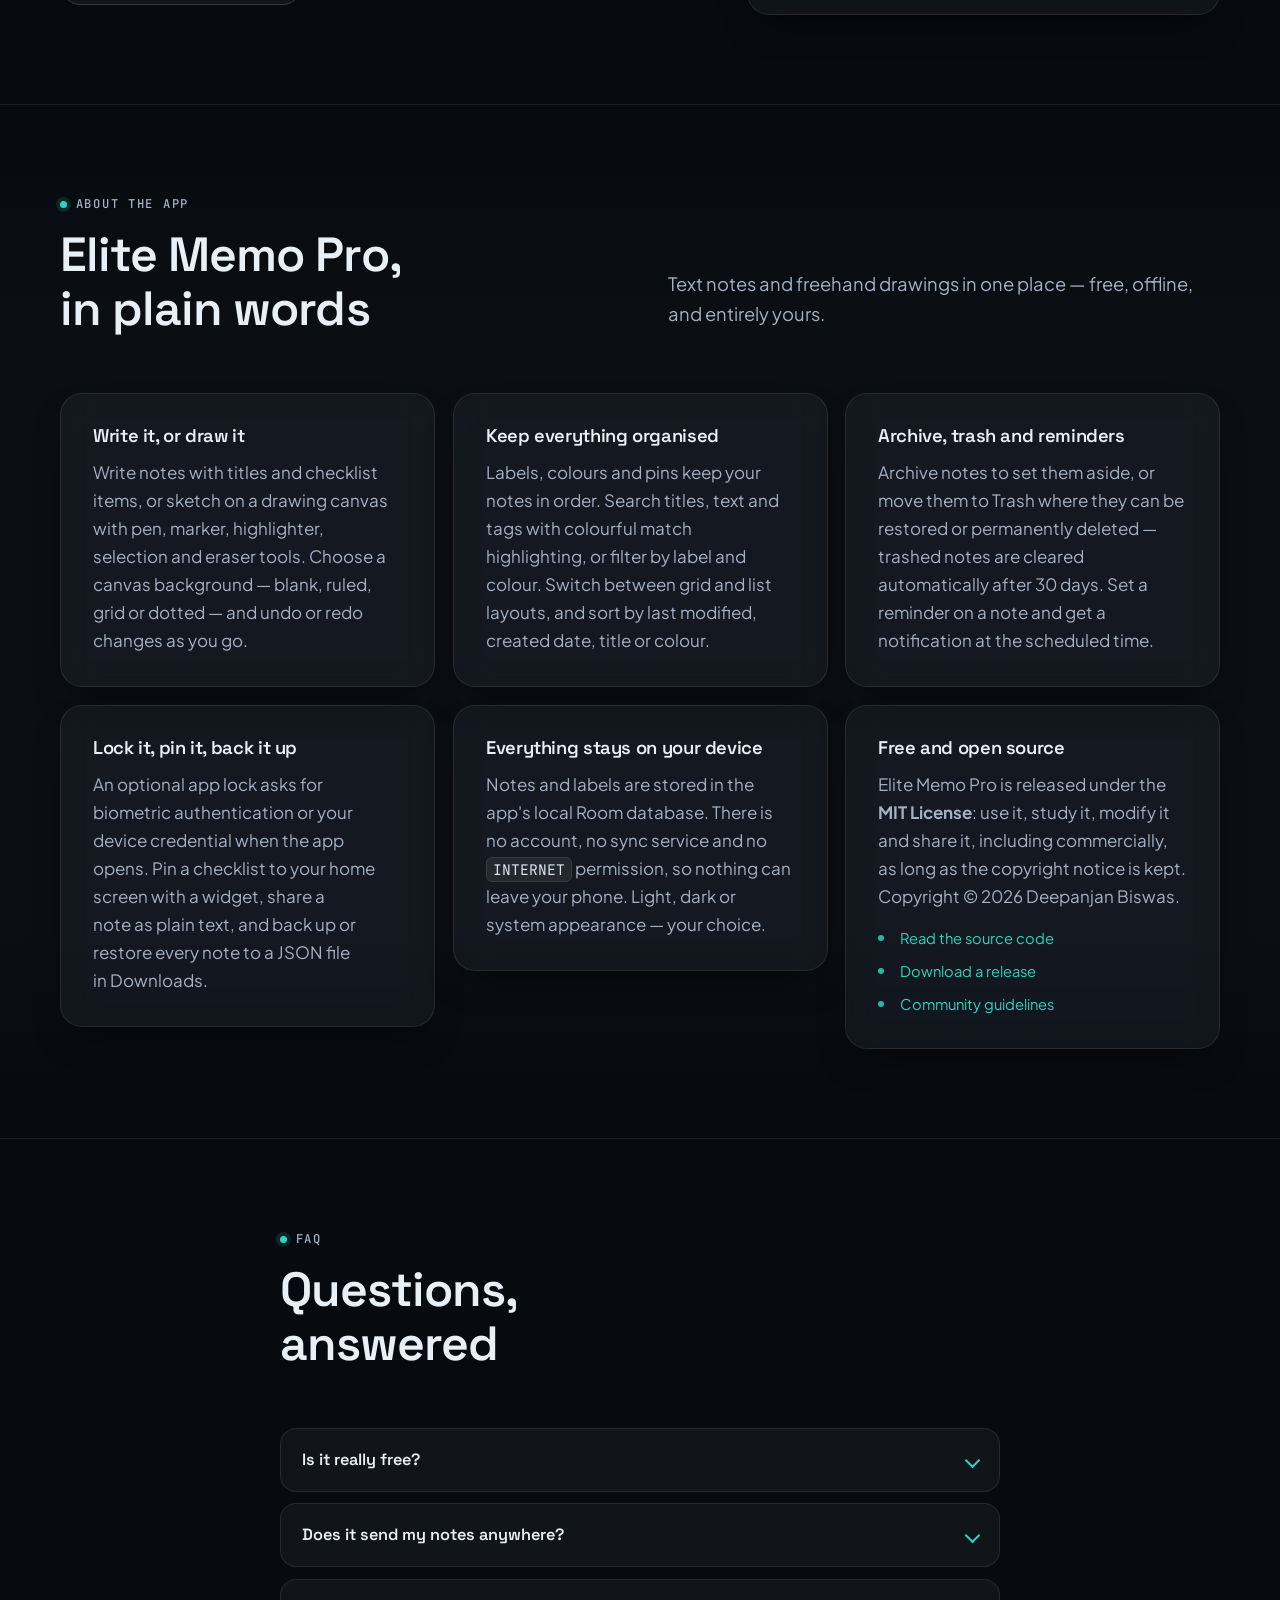
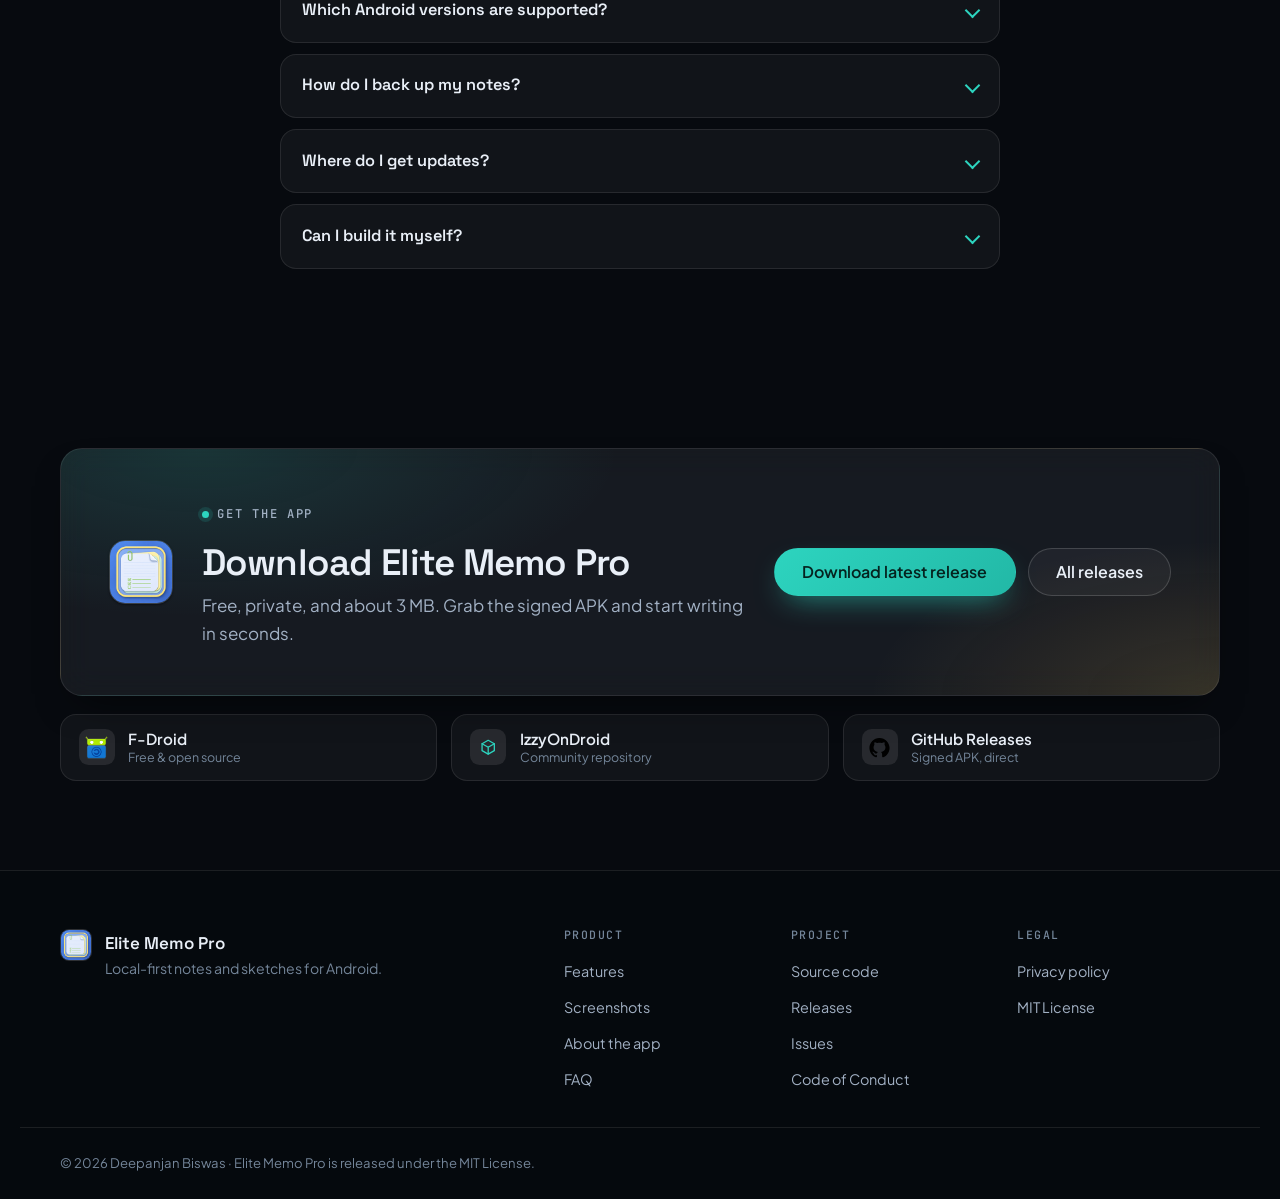
==== commit b5629a84: "Use the real store marks instead of drawn icons The F-Droid robot and the GitHub mark are the actual" ====
--- a/index.html
+++ b/index.html
@@ -447,13 +447,7 @@
              and a notes app is not something to install from one. -->
         <div class="store-row">
           <a class="store-btn" href="https://f-droid.org/packages/com.deepanjanxyz.notepad/" target="_blank" rel="noopener">
-            <span class="store-btn__icon" aria-hidden="true">
-              <svg viewBox="0 0 24 24" fill="none" stroke="currentColor" stroke-width="1.7" stroke-linecap="round" stroke-linejoin="round">
-                <rect x="5" y="8" width="14" height="11" rx="3" />
-                <path d="M9 13h.01M15 13h.01" />
-                <path d="M12 8V5M9 3.5 10.5 5M15 3.5 13.5 5" />
-              </svg>
-            </span>
+            <span class="store-btn__icon"><img class="store-btn__logo store-btn__logo--fdroid" src="assets/img/store-fdroid.png" alt="F-Droid" width="24" height="24" loading="lazy" decoding="async" /></span>
             <span class="store-btn__text">
               <span class="store-btn__label">F-Droid</span>
               <span class="store-btn__sub">Free &amp; open source</span>
@@ -474,14 +468,7 @@
           </a>
 
           <a class="store-btn" href="https://github.com/deepanjanxyz/notepad/releases/latest" target="_blank" rel="noopener">
-            <span class="store-btn__icon" aria-hidden="true">
-              <svg viewBox="0 0 24 24" fill="none" stroke="currentColor" stroke-width="1.7" stroke-linecap="round" stroke-linejoin="round">
-                <path d="M6 4v10a3 3 0 0 0 3 3h6" />
-                <circle cx="6" cy="4" r="2" />
-                <circle cx="18" cy="17" r="2" />
-                <path d="M15 17h1" />
-              </svg>
-            </span>
+            <span class="store-btn__icon"><img class="store-btn__logo" src="assets/img/store-github.svg" alt="GitHub" width="24" height="24" loading="lazy" decoding="async" /></span>
             <span class="store-btn__text">
               <span class="store-btn__label">GitHub Releases</span>
               <span class="store-btn__sub">Signed APK, direct</span>
--- a/assets/css/style.css
+++ b/assets/css/style.css
@@ -1051,6 +1051,8 @@
   color: var(--accent);
 }
 .store-btn__icon svg { width: 1.15rem; height: 1.15rem; }
+.store-btn__logo { display: block; width: 1.3rem; height: 1.3rem; }
+.store-btn__logo--fdroid { width: 1.55rem; height: 1.55rem; border-radius: 0.35rem; }
 .store-btn__text { display: flex; flex-direction: column; line-height: 1.3; }
 .store-btn__label { font-weight: 600; font-size: 0.95rem; }
 .store-btn__sub { font-size: 0.78rem; color: var(--text-mute); }
